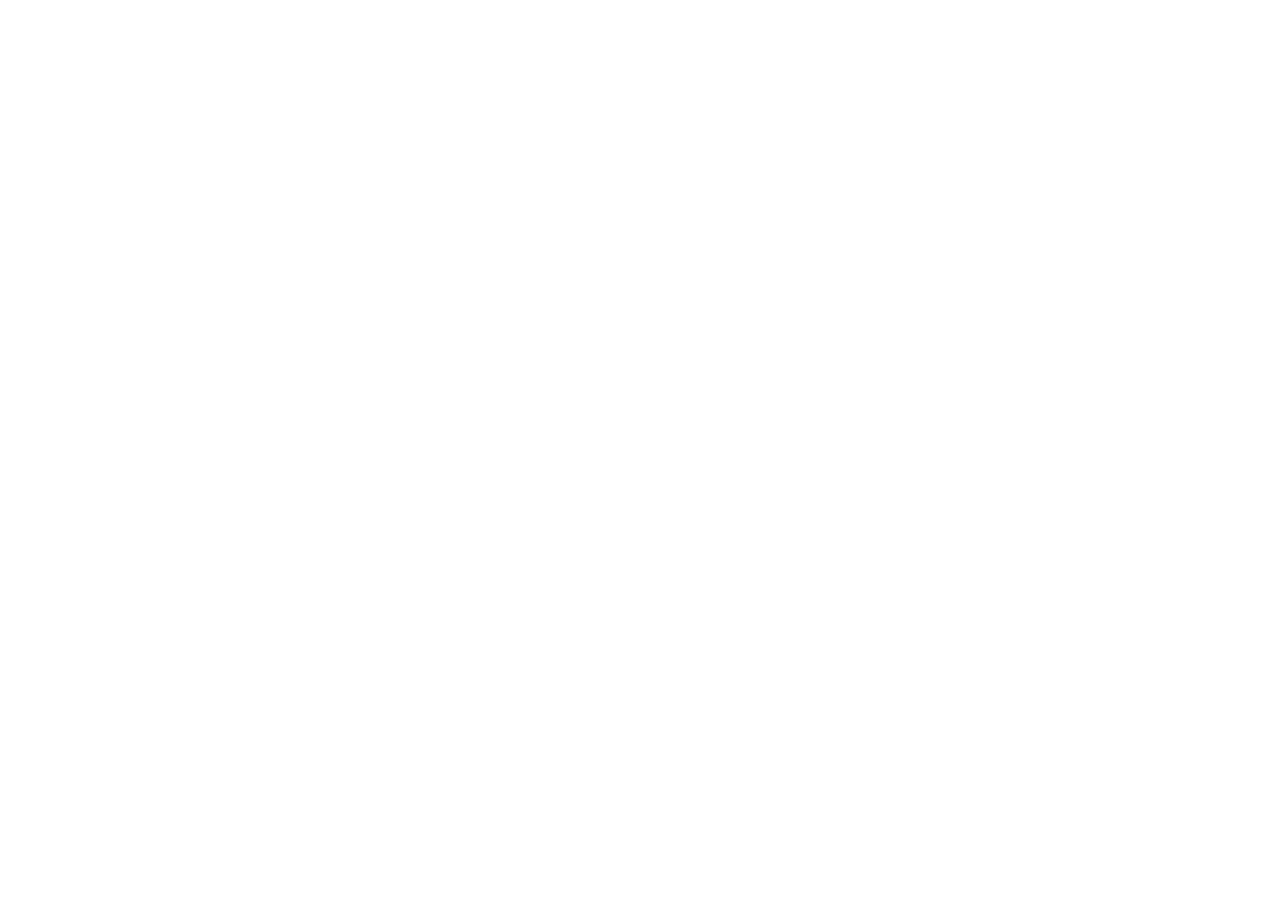
==== cubed/index.html @ 4144f3eb "feat: add cubed" ====
<!doctype html><html lang="en"><head><meta charset="utf-8"/><link rel="icon" href="/favicon.ico"/><meta name="viewport" content="width=device-width,initial-scale=1"/><meta name="theme-color" content="#000000"/><meta name="description" content="Rubik&apos;cube in 3D"/><link rel="apple-touch-icon" href="/logo192.png"/><link rel="manifest" href="/manifest.json"/><title>Cubed</title><script defer="defer" src="/static/js/main.4bc1b28c.js"></script><link href="/static/css/main.cb8b7534.css" rel="stylesheet"></head><body><noscript>You need to enable JavaScript to run this app.</noscript><div id="root"></div></body></html>
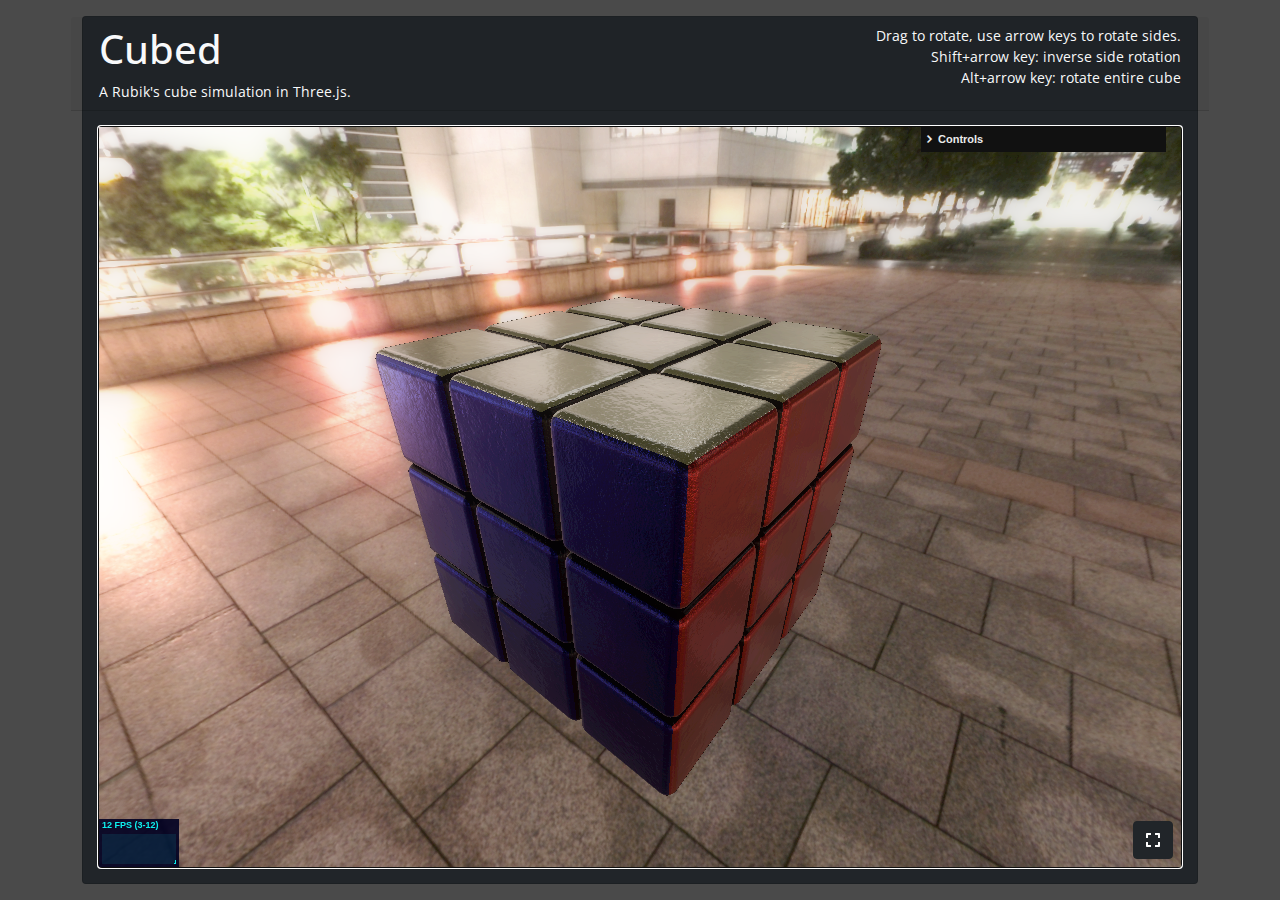
==== commit 2b3a6a0f: "chore: set proper homepage" ====
--- a/cubed/index.html
+++ b/cubed/index.html
@@ -1 +1 @@
-<!doctype html><html lang="en"><head><meta charset="utf-8"/><link rel="icon" href="/favicon.ico"/><meta name="viewport" content="width=device-width,initial-scale=1"/><meta name="theme-color" content="#000000"/><meta name="description" content="Rubik&apos;cube in 3D"/><link rel="apple-touch-icon" href="/logo192.png"/><link rel="manifest" href="/manifest.json"/><title>Cubed</title><script defer="defer" src="/static/js/main.4bc1b28c.js"></script><link href="/static/css/main.cb8b7534.css" rel="stylesheet"></head><body><noscript>You need to enable JavaScript to run this app.</noscript><div id="root"></div></body></html>+<!doctype html><html lang="en"><head><meta charset="utf-8"/><link rel="icon" href="./favicon.ico"/><meta name="viewport" content="width=device-width,initial-scale=1"/><meta name="theme-color" content="#000000"/><meta name="description" content="Rubik&apos;cube in 3D"/><link rel="apple-touch-icon" href="./logo192.png"/><link rel="manifest" href="./manifest.json"/><title>Cubed</title><script defer="defer" src="./static/js/main.c2640958.js"></script><link href="./static/css/main.cb8b7534.css" rel="stylesheet"></head><body><noscript>You need to enable JavaScript to run this app.</noscript><div id="root"></div></body></html>--- a/cubed/static/css/main.cb8b7534.css
+++ b/cubed/static/css/main.cb8b7534.css
@@ -0,0 +1,7 @@
+@import url(https://fonts.googleapis.com/css2?family=Open+Sans:ital,wght@0,300;0,400;0,600;0,700;0,800;1,300;1,400;1,600;1,700;1,800&display=swap);
+/*!
+ * Bootstrap v5.1.3 (https://getbootstrap.com/)
+ * Copyright 2011-2021 The Bootstrap Authors
+ * Copyright 2011-2021 Twitter, Inc.
+ * Licensed under MIT (https://github.com/twbs/bootstrap/blob/main/LICENSE)
+ */:root{--bs-blue:#0d6efd;--bs-indigo:#6610f2;--bs-purple:#6f42c1;--bs-pink:#d63384;--bs-red:#dc3545;--bs-orange:#fd7e14;--bs-yellow:#ffc107;--bs-green:#198754;--bs-teal:#20c997;--bs-cyan:#0dcaf0;--bs-white:#fff;--bs-gray:#6c757d;--bs-gray-dark:#343a40;--bs-gray-100:#f8f9fa;--bs-gray-200:#e9ecef;--bs-gray-300:#dee2e6;--bs-gray-400:#ced4da;--bs-gray-500:#adb5bd;--bs-gray-600:#6c757d;--bs-gray-700:#495057;--bs-gray-800:#343a40;--bs-gray-900:#212529;--bs-primary:#f1faff;--bs-secondary:#6c757d;--bs-success:#198754;--bs-info:#0dcaf0;--bs-warning:#ffc107;--bs-danger:#dc3545;--bs-light:#f8f9fa;--bs-dark:#212529;--bs-primary-rgb:241,250,255;--bs-secondary-rgb:108,117,125;--bs-success-rgb:25,135,84;--bs-info-rgb:13,202,240;--bs-warning-rgb:255,193,7;--bs-danger-rgb:220,53,69;--bs-light-rgb:248,249,250;--bs-dark-rgb:33,37,41;--bs-white-rgb:255,255,255;--bs-black-rgb:0,0,0;--bs-body-color-rgb:33,37,41;--bs-body-bg-rgb:74,74,74;--bs-font-sans-serif:"Open Sans","sans-serif";--bs-font-monospace:SFMono-Regular,Menlo,Monaco,Consolas,"Liberation Mono","Courier New",monospace;--bs-gradient:linear-gradient(180deg,hsla(0,0%,100%,.15),hsla(0,0%,100%,0));--bs-body-font-family:var(--bs-font-sans-serif);--bs-body-font-size:1rem;--bs-body-font-weight:400;--bs-body-line-height:1.5;--bs-body-color:#212529;--bs-body-bg:#4a4a4a}*,:after,:before{box-sizing:border-box}@media (prefers-reduced-motion:no-preference){:root{scroll-behavior:smooth}}body{-webkit-text-size-adjust:100%;-webkit-tap-highlight-color:rgba(0,0,0,0);background-color:#4a4a4a;background-color:var(--bs-body-bg);color:#212529;color:var(--bs-body-color);font-family:Open Sans,"sans-serif";font-family:var(--bs-body-font-family);font-size:1rem;font-size:var(--bs-body-font-size);font-weight:400;font-weight:var(--bs-body-font-weight);line-height:1.5;line-height:var(--bs-body-line-height);margin:0;text-align:var(--bs-body-text-align)}hr{background-color:currentColor;border:0;color:inherit;margin:1rem 0;opacity:.25}hr:not([size]){height:1px}.h1,.h2,.h3,.h4,.h5,.h6,h1,h2,h3,h4,h5,h6{font-weight:500;line-height:1.2;margin-bottom:.5rem;margin-top:0}.h1,h1{font-size:calc(1.375rem + 1.5vw)}@media (min-width:1200px){.h1,h1{font-size:2.5rem}}.h2,h2{font-size:calc(1.325rem + .9vw)}@media (min-width:1200px){.h2,h2{font-size:2rem}}.h3,h3{font-size:calc(1.3rem + .6vw)}@media (min-width:1200px){.h3,h3{font-size:1.75rem}}.h4,h4{font-size:calc(1.275rem + .3vw)}@media (min-width:1200px){.h4,h4{font-size:1.5rem}}.h5,h5{font-size:1.25rem}.h6,h6{font-size:1rem}p{margin-bottom:1rem;margin-top:0}abbr[data-bs-original-title],abbr[title]{cursor:help;-webkit-text-decoration:underline dotted;text-decoration:underline dotted;-webkit-text-decoration-skip-ink:none;text-decoration-skip-ink:none}address{font-style:normal;line-height:inherit;margin-bottom:1rem}ol,ul{padding-left:2rem}dl,ol,ul{margin-bottom:1rem;margin-top:0}ol ol,ol ul,ul ol,ul ul{margin-bottom:0}dt{font-weight:700}dd{margin-bottom:.5rem;margin-left:0}blockquote{margin:0 0 1rem}b,strong{font-weight:bolder}.small,small{font-size:.875em}.mark,mark{background-color:#fcf8e3;padding:.2em}sub,sup{font-size:.75em;line-height:0;position:relative;vertical-align:baseline}sub{bottom:-.25em}sup{top:-.5em}a{color:#f1faff;text-decoration:underline}a:hover{color:#c1c8cc}a:not([href]):not([class]),a:not([href]):not([class]):hover{color:inherit;text-decoration:none}code,kbd,pre,samp{direction:ltr;font-family:SFMono-Regular,Menlo,Monaco,Consolas,Liberation Mono,Courier New,monospace;font-family:var(--bs-font-monospace);font-size:1em;unicode-bidi:bidi-override}pre{display:block;font-size:.875em;margin-bottom:1rem;margin-top:0;overflow:auto}pre code{color:inherit;font-size:inherit;word-break:normal}code{word-wrap:break-word;color:#d63384;font-size:.875em}a>code{color:inherit}kbd{background-color:#212529;border-radius:.2rem;color:#fff;font-size:.875em;padding:.2rem .4rem}kbd kbd{font-size:1em;font-weight:700;padding:0}figure{margin:0 0 1rem}img,svg{vertical-align:middle}table{border-collapse:collapse;caption-side:bottom}caption{color:#6c757d;padding-bottom:.5rem;padding-top:.5rem;text-align:left}th{text-align:inherit;text-align:-webkit-match-parent}tbody,td,tfoot,th,thead,tr{border:0 solid;border-color:inherit}label{display:inline-block}button{border-radius:0}button:focus:not(:focus-visible){outline:0}button,input,optgroup,select,textarea{font-family:inherit;font-size:inherit;line-height:inherit;margin:0}button,select{text-transform:none}[role=button]{cursor:pointer}select{word-wrap:normal}select:disabled{opacity:1}[list]::-webkit-calendar-picker-indicator{display:none}[type=button],[type=reset],[type=submit],button{-webkit-appearance:button}[type=button]:not(:disabled),[type=reset]:not(:disabled),[type=submit]:not(:disabled),button:not(:disabled){cursor:pointer}::-moz-focus-inner{border-style:none;padding:0}textarea{resize:vertical}fieldset{border:0;margin:0;min-width:0;padding:0}legend{float:left;font-size:calc(1.275rem + .3vw);line-height:inherit;margin-bottom:.5rem;padding:0;width:100%}@media (min-width:1200px){legend{font-size:1.5rem}}legend+*{clear:left}::-webkit-datetime-edit-day-field,::-webkit-datetime-edit-fields-wrapper,::-webkit-datetime-edit-hour-field,::-webkit-datetime-edit-minute,::-webkit-datetime-edit-month-field,::-webkit-datetime-edit-text,::-webkit-datetime-edit-year-field{padding:0}::-webkit-inner-spin-button{height:auto}[type=search]{-webkit-appearance:textfield;outline-offset:-2px}::-webkit-search-decoration{-webkit-appearance:none}::-webkit-color-swatch-wrapper{padding:0}::file-selector-button{font:inherit}::-webkit-file-upload-button{-webkit-appearance:button;font:inherit}output{display:inline-block}iframe{border:0}summary{cursor:pointer;display:list-item}progress{vertical-align:baseline}[hidden]{display:none!important}.lead{font-size:1.25rem;font-weight:300}.display-1{font-size:calc(1.625rem + 4.5vw);font-weight:300;line-height:1.2}@media (min-width:1200px){.display-1{font-size:5rem}}.display-2{font-size:calc(1.575rem + 3.9vw);font-weight:300;line-height:1.2}@media (min-width:1200px){.display-2{font-size:4.5rem}}.display-3{font-size:calc(1.525rem + 3.3vw);font-weight:300;line-height:1.2}@media (min-width:1200px){.display-3{font-size:4rem}}.display-4{font-size:calc(1.475rem + 2.7vw);font-weight:300;line-height:1.2}@media (min-width:1200px){.display-4{font-size:3.5rem}}.display-5{font-size:calc(1.425rem + 2.1vw);font-weight:300;line-height:1.2}@media (min-width:1200px){.display-5{font-size:3rem}}.display-6{font-size:calc(1.375rem + 1.5vw);font-weight:300;line-height:1.2}@media (min-width:1200px){.display-6{font-size:2.5rem}}.list-inline,.list-unstyled{list-style:none;padding-left:0}.list-inline-item{display:inline-block}.list-inline-item:not(:last-child){margin-right:.5rem}.initialism{font-size:.875em;text-transform:uppercase}.blockquote{font-size:1.25rem;margin-bottom:1rem}.blockquote>:last-child{margin-bottom:0}.blockquote-footer{color:#6c757d;font-size:.875em;margin-bottom:1rem;margin-top:-1rem}.blockquote-footer:before{content:"\2014\00A0"}.img-fluid,.img-thumbnail{height:auto;max-width:100%}.img-thumbnail{background-color:#4a4a4a;border:1px solid #dee2e6;border-radius:.25rem;padding:.25rem}.figure{display:inline-block}.figure-img{line-height:1;margin-bottom:.5rem}.figure-caption{color:#6c757d;font-size:.875em}.container,.container-fluid,.container-lg,.container-md,.container-sm,.container-xl,.container-xxl{margin-left:auto;margin-right:auto;padding-left:.75rem;padding-left:var(--bs-gutter-x,.75rem);padding-right:.75rem;padding-right:var(--bs-gutter-x,.75rem);width:100%}@media (min-width:576px){.container,.container-sm{max-width:540px}}@media (min-width:768px){.container,.container-md,.container-sm{max-width:720px}}@media (min-width:992px){.container,.container-lg,.container-md,.container-sm{max-width:960px}}@media (min-width:1200px){.container,.container-lg,.container-md,.container-sm,.container-xl{max-width:1140px}}@media (min-width:1540px){.container,.container-lg,.container-md,.container-sm,.container-xl,.container-xxl{max-width:1480px}}.row{--bs-gutter-x:1.5rem;--bs-gutter-y:0;display:flex;flex-wrap:wrap;margin-left:calc(var(--bs-gutter-x)*-.5);margin-right:calc(var(--bs-gutter-x)*-.5);margin-top:calc(var(--bs-gutter-y)*-1)}.row>*{flex-shrink:0;margin-top:var(--bs-gutter-y);max-width:100%;padding-left:calc(var(--bs-gutter-x)*.5);padding-right:calc(var(--bs-gutter-x)*.5);width:100%}.col{flex:1 0}.row-cols-auto>*{flex:0 0 auto;width:auto}.row-cols-1>*{flex:0 0 auto;width:100%}.row-cols-2>*{flex:0 0 auto;width:50%}.row-cols-3>*{flex:0 0 auto;width:33.33333%}.row-cols-4>*{flex:0 0 auto;width:25%}.row-cols-5>*{flex:0 0 auto;width:20%}.row-cols-6>*{flex:0 0 auto;width:16.66667%}.col-auto{flex:0 0 auto;width:auto}.col-1{flex:0 0 auto;width:8.33333%}.col-2{flex:0 0 auto;width:16.66667%}.col-3{flex:0 0 auto;width:25%}.col-4{flex:0 0 auto;width:33.33333%}.col-5{flex:0 0 auto;width:41.66667%}.col-6{flex:0 0 auto;width:50%}.col-7{flex:0 0 auto;width:58.33333%}.col-8{flex:0 0 auto;width:66.66667%}.col-9{flex:0 0 auto;width:75%}.col-10{flex:0 0 auto;width:83.33333%}.col-11{flex:0 0 auto;width:91.66667%}.col-12{flex:0 0 auto;width:100%}.offset-1{margin-left:8.33333%}.offset-2{margin-left:16.66667%}.offset-3{margin-left:25%}.offset-4{margin-left:33.33333%}.offset-5{margin-left:41.66667%}.offset-6{margin-left:50%}.offset-7{margin-left:58.33333%}.offset-8{margin-left:66.66667%}.offset-9{margin-left:75%}.offset-10{margin-left:83.33333%}.offset-11{margin-left:91.66667%}.g-0,.gx-0{--bs-gutter-x:0}.g-0,.gy-0{--bs-gutter-y:0}.g-1,.gx-1{--bs-gutter-x:.25rem}.g-1,.gy-1{--bs-gutter-y:.25rem}.g-2,.gx-2{--bs-gutter-x:.5rem}.g-2,.gy-2{--bs-gutter-y:.5rem}.g-3,.gx-3{--bs-gutter-x:1rem}.g-3,.gy-3{--bs-gutter-y:1rem}.g-4,.gx-4{--bs-gutter-x:1.5rem}.g-4,.gy-4{--bs-gutter-y:1.5rem}.g-5,.gx-5{--bs-gutter-x:3rem}.g-5,.gy-5{--bs-gutter-y:3rem}@media (min-width:576px){.col-sm{flex:1 0}.row-cols-sm-auto>*{flex:0 0 auto;width:auto}.row-cols-sm-1>*{flex:0 0 auto;width:100%}.row-cols-sm-2>*{flex:0 0 auto;width:50%}.row-cols-sm-3>*{flex:0 0 auto;width:33.33333%}.row-cols-sm-4>*{flex:0 0 auto;width:25%}.row-cols-sm-5>*{flex:0 0 auto;width:20%}.row-cols-sm-6>*{flex:0 0 auto;width:16.66667%}.col-sm-auto{flex:0 0 auto;width:auto}.col-sm-1{flex:0 0 auto;width:8.33333%}.col-sm-2{flex:0 0 auto;width:16.66667%}.col-sm-3{flex:0 0 auto;width:25%}.col-sm-4{flex:0 0 auto;width:33.33333%}.col-sm-5{flex:0 0 auto;width:41.66667%}.col-sm-6{flex:0 0 auto;width:50%}.col-sm-7{flex:0 0 auto;width:58.33333%}.col-sm-8{flex:0 0 auto;width:66.66667%}.col-sm-9{flex:0 0 auto;width:75%}.col-sm-10{flex:0 0 auto;width:83.33333%}.col-sm-11{flex:0 0 auto;width:91.66667%}.col-sm-12{flex:0 0 auto;width:100%}.offset-sm-0{margin-left:0}.offset-sm-1{margin-left:8.33333%}.offset-sm-2{margin-left:16.66667%}.offset-sm-3{margin-left:25%}.offset-sm-4{margin-left:33.33333%}.offset-sm-5{margin-left:41.66667%}.offset-sm-6{margin-left:50%}.offset-sm-7{margin-left:58.33333%}.offset-sm-8{margin-left:66.66667%}.offset-sm-9{margin-left:75%}.offset-sm-10{margin-left:83.33333%}.offset-sm-11{margin-left:91.66667%}.g-sm-0,.gx-sm-0{--bs-gutter-x:0}.g-sm-0,.gy-sm-0{--bs-gutter-y:0}.g-sm-1,.gx-sm-1{--bs-gutter-x:.25rem}.g-sm-1,.gy-sm-1{--bs-gutter-y:.25rem}.g-sm-2,.gx-sm-2{--bs-gutter-x:.5rem}.g-sm-2,.gy-sm-2{--bs-gutter-y:.5rem}.g-sm-3,.gx-sm-3{--bs-gutter-x:1rem}.g-sm-3,.gy-sm-3{--bs-gutter-y:1rem}.g-sm-4,.gx-sm-4{--bs-gutter-x:1.5rem}.g-sm-4,.gy-sm-4{--bs-gutter-y:1.5rem}.g-sm-5,.gx-sm-5{--bs-gutter-x:3rem}.g-sm-5,.gy-sm-5{--bs-gutter-y:3rem}}@media (min-width:768px){.col-md{flex:1 0}.row-cols-md-auto>*{flex:0 0 auto;width:auto}.row-cols-md-1>*{flex:0 0 auto;width:100%}.row-cols-md-2>*{flex:0 0 auto;width:50%}.row-cols-md-3>*{flex:0 0 auto;width:33.33333%}.row-cols-md-4>*{flex:0 0 auto;width:25%}.row-cols-md-5>*{flex:0 0 auto;width:20%}.row-cols-md-6>*{flex:0 0 auto;width:16.66667%}.col-md-auto{flex:0 0 auto;width:auto}.col-md-1{flex:0 0 auto;width:8.33333%}.col-md-2{flex:0 0 auto;width:16.66667%}.col-md-3{flex:0 0 auto;width:25%}.col-md-4{flex:0 0 auto;width:33.33333%}.col-md-5{flex:0 0 auto;width:41.66667%}.col-md-6{flex:0 0 auto;width:50%}.col-md-7{flex:0 0 auto;width:58.33333%}.col-md-8{flex:0 0 auto;width:66.66667%}.col-md-9{flex:0 0 auto;width:75%}.col-md-10{flex:0 0 auto;width:83.33333%}.col-md-11{flex:0 0 auto;width:91.66667%}.col-md-12{flex:0 0 auto;width:100%}.offset-md-0{margin-left:0}.offset-md-1{margin-left:8.33333%}.offset-md-2{margin-left:16.66667%}.offset-md-3{margin-left:25%}.offset-md-4{margin-left:33.33333%}.offset-md-5{margin-left:41.66667%}.offset-md-6{margin-left:50%}.offset-md-7{margin-left:58.33333%}.offset-md-8{margin-left:66.66667%}.offset-md-9{margin-left:75%}.offset-md-10{margin-left:83.33333%}.offset-md-11{margin-left:91.66667%}.g-md-0,.gx-md-0{--bs-gutter-x:0}.g-md-0,.gy-md-0{--bs-gutter-y:0}.g-md-1,.gx-md-1{--bs-gutter-x:.25rem}.g-md-1,.gy-md-1{--bs-gutter-y:.25rem}.g-md-2,.gx-md-2{--bs-gutter-x:.5rem}.g-md-2,.gy-md-2{--bs-gutter-y:.5rem}.g-md-3,.gx-md-3{--bs-gutter-x:1rem}.g-md-3,.gy-md-3{--bs-gutter-y:1rem}.g-md-4,.gx-md-4{--bs-gutter-x:1.5rem}.g-md-4,.gy-md-4{--bs-gutter-y:1.5rem}.g-md-5,.gx-md-5{--bs-gutter-x:3rem}.g-md-5,.gy-md-5{--bs-gutter-y:3rem}}@media (min-width:992px){.col-lg{flex:1 0}.row-cols-lg-auto>*{flex:0 0 auto;width:auto}.row-cols-lg-1>*{flex:0 0 auto;width:100%}.row-cols-lg-2>*{flex:0 0 auto;width:50%}.row-cols-lg-3>*{flex:0 0 auto;width:33.33333%}.row-cols-lg-4>*{flex:0 0 auto;width:25%}.row-cols-lg-5>*{flex:0 0 auto;width:20%}.row-cols-lg-6>*{flex:0 0 auto;width:16.66667%}.col-lg-auto{flex:0 0 auto;width:auto}.col-lg-1{flex:0 0 auto;width:8.33333%}.col-lg-2{flex:0 0 auto;width:16.66667%}.col-lg-3{flex:0 0 auto;width:25%}.col-lg-4{flex:0 0 auto;width:33.33333%}.col-lg-5{flex:0 0 auto;width:41.66667%}.col-lg-6{flex:0 0 auto;width:50%}.col-lg-7{flex:0 0 auto;width:58.33333%}.col-lg-8{flex:0 0 auto;width:66.66667%}.col-lg-9{flex:0 0 auto;width:75%}.col-lg-10{flex:0 0 auto;width:83.33333%}.col-lg-11{flex:0 0 auto;width:91.66667%}.col-lg-12{flex:0 0 auto;width:100%}.offset-lg-0{margin-left:0}.offset-lg-1{margin-left:8.33333%}.offset-lg-2{margin-left:16.66667%}.offset-lg-3{margin-left:25%}.offset-lg-4{margin-left:33.33333%}.offset-lg-5{margin-left:41.66667%}.offset-lg-6{margin-left:50%}.offset-lg-7{margin-left:58.33333%}.offset-lg-8{margin-left:66.66667%}.offset-lg-9{margin-left:75%}.offset-lg-10{margin-left:83.33333%}.offset-lg-11{margin-left:91.66667%}.g-lg-0,.gx-lg-0{--bs-gutter-x:0}.g-lg-0,.gy-lg-0{--bs-gutter-y:0}.g-lg-1,.gx-lg-1{--bs-gutter-x:.25rem}.g-lg-1,.gy-lg-1{--bs-gutter-y:.25rem}.g-lg-2,.gx-lg-2{--bs-gutter-x:.5rem}.g-lg-2,.gy-lg-2{--bs-gutter-y:.5rem}.g-lg-3,.gx-lg-3{--bs-gutter-x:1rem}.g-lg-3,.gy-lg-3{--bs-gutter-y:1rem}.g-lg-4,.gx-lg-4{--bs-gutter-x:1.5rem}.g-lg-4,.gy-lg-4{--bs-gutter-y:1.5rem}.g-lg-5,.gx-lg-5{--bs-gutter-x:3rem}.g-lg-5,.gy-lg-5{--bs-gutter-y:3rem}}@media (min-width:1200px){.col-xl{flex:1 0}.row-cols-xl-auto>*{flex:0 0 auto;width:auto}.row-cols-xl-1>*{flex:0 0 auto;width:100%}.row-cols-xl-2>*{flex:0 0 auto;width:50%}.row-cols-xl-3>*{flex:0 0 auto;width:33.33333%}.row-cols-xl-4>*{flex:0 0 auto;width:25%}.row-cols-xl-5>*{flex:0 0 auto;width:20%}.row-cols-xl-6>*{flex:0 0 auto;width:16.66667%}.col-xl-auto{flex:0 0 auto;width:auto}.col-xl-1{flex:0 0 auto;width:8.33333%}.col-xl-2{flex:0 0 auto;width:16.66667%}.col-xl-3{flex:0 0 auto;width:25%}.col-xl-4{flex:0 0 auto;width:33.33333%}.col-xl-5{flex:0 0 auto;width:41.66667%}.col-xl-6{flex:0 0 auto;width:50%}.col-xl-7{flex:0 0 auto;width:58.33333%}.col-xl-8{flex:0 0 auto;width:66.66667%}.col-xl-9{flex:0 0 auto;width:75%}.col-xl-10{flex:0 0 auto;width:83.33333%}.col-xl-11{flex:0 0 auto;width:91.66667%}.col-xl-12{flex:0 0 auto;width:100%}.offset-xl-0{margin-left:0}.offset-xl-1{margin-left:8.33333%}.offset-xl-2{margin-left:16.66667%}.offset-xl-3{margin-left:25%}.offset-xl-4{margin-left:33.33333%}.offset-xl-5{margin-left:41.66667%}.offset-xl-6{margin-left:50%}.offset-xl-7{margin-left:58.33333%}.offset-xl-8{margin-left:66.66667%}.offset-xl-9{margin-left:75%}.offset-xl-10{margin-left:83.33333%}.offset-xl-11{margin-left:91.66667%}.g-xl-0,.gx-xl-0{--bs-gutter-x:0}.g-xl-0,.gy-xl-0{--bs-gutter-y:0}.g-xl-1,.gx-xl-1{--bs-gutter-x:.25rem}.g-xl-1,.gy-xl-1{--bs-gutter-y:.25rem}.g-xl-2,.gx-xl-2{--bs-gutter-x:.5rem}.g-xl-2,.gy-xl-2{--bs-gutter-y:.5rem}.g-xl-3,.gx-xl-3{--bs-gutter-x:1rem}.g-xl-3,.gy-xl-3{--bs-gutter-y:1rem}.g-xl-4,.gx-xl-4{--bs-gutter-x:1.5rem}.g-xl-4,.gy-xl-4{--bs-gutter-y:1.5rem}.g-xl-5,.gx-xl-5{--bs-gutter-x:3rem}.g-xl-5,.gy-xl-5{--bs-gutter-y:3rem}}@media (min-width:1540px){.col-xxl{flex:1 0}.row-cols-xxl-auto>*{flex:0 0 auto;width:auto}.row-cols-xxl-1>*{flex:0 0 auto;width:100%}.row-cols-xxl-2>*{flex:0 0 auto;width:50%}.row-cols-xxl-3>*{flex:0 0 auto;width:33.33333%}.row-cols-xxl-4>*{flex:0 0 auto;width:25%}.row-cols-xxl-5>*{flex:0 0 auto;width:20%}.row-cols-xxl-6>*{flex:0 0 auto;width:16.66667%}.col-xxl-auto{flex:0 0 auto;width:auto}.col-xxl-1{flex:0 0 auto;width:8.33333%}.col-xxl-2{flex:0 0 auto;width:16.66667%}.col-xxl-3{flex:0 0 auto;width:25%}.col-xxl-4{flex:0 0 auto;width:33.33333%}.col-xxl-5{flex:0 0 auto;width:41.66667%}.col-xxl-6{flex:0 0 auto;width:50%}.col-xxl-7{flex:0 0 auto;width:58.33333%}.col-xxl-8{flex:0 0 auto;width:66.66667%}.col-xxl-9{flex:0 0 auto;width:75%}.col-xxl-10{flex:0 0 auto;width:83.33333%}.col-xxl-11{flex:0 0 auto;width:91.66667%}.col-xxl-12{flex:0 0 auto;width:100%}.offset-xxl-0{margin-left:0}.offset-xxl-1{margin-left:8.33333%}.offset-xxl-2{margin-left:16.66667%}.offset-xxl-3{margin-left:25%}.offset-xxl-4{margin-left:33.33333%}.offset-xxl-5{margin-left:41.66667%}.offset-xxl-6{margin-left:50%}.offset-xxl-7{margin-left:58.33333%}.offset-xxl-8{margin-left:66.66667%}.offset-xxl-9{margin-left:75%}.offset-xxl-10{margin-left:83.33333%}.offset-xxl-11{margin-left:91.66667%}.g-xxl-0,.gx-xxl-0{--bs-gutter-x:0}.g-xxl-0,.gy-xxl-0{--bs-gutter-y:0}.g-xxl-1,.gx-xxl-1{--bs-gutter-x:.25rem}.g-xxl-1,.gy-xxl-1{--bs-gutter-y:.25rem}.g-xxl-2,.gx-xxl-2{--bs-gutter-x:.5rem}.g-xxl-2,.gy-xxl-2{--bs-gutter-y:.5rem}.g-xxl-3,.gx-xxl-3{--bs-gutter-x:1rem}.g-xxl-3,.gy-xxl-3{--bs-gutter-y:1rem}.g-xxl-4,.gx-xxl-4{--bs-gutter-x:1.5rem}.g-xxl-4,.gy-xxl-4{--bs-gutter-y:1.5rem}.g-xxl-5,.gx-xxl-5{--bs-gutter-x:3rem}.g-xxl-5,.gy-xxl-5{--bs-gutter-y:3rem}}.table{--bs-table-bg:transparent;--bs-table-accent-bg:transparent;--bs-table-striped-color:#212529;--bs-table-striped-bg:rgba(0,0,0,.05);--bs-table-active-color:#212529;--bs-table-active-bg:rgba(0,0,0,.1);--bs-table-hover-color:#212529;--bs-table-hover-bg:rgba(0,0,0,.075);border-color:#dee2e6;color:#212529;margin-bottom:1rem;vertical-align:top;width:100%}.table>:not(caption)>*>*{background-color:var(--bs-table-bg);border-bottom-width:1px;box-shadow:inset 0 0 0 9999px var(--bs-table-accent-bg);padding:.5rem}.table>tbody{vertical-align:inherit}.table>thead{vertical-align:bottom}.table>:not(:first-child){border-top:2px solid}.caption-top{caption-side:top}.table-sm>:not(caption)>*>*{padding:.25rem}.table-bordered>:not(caption)>*{border-width:1px 0}.table-bordered>:not(caption)>*>*{border-width:0 1px}.table-borderless>:not(caption)>*>*{border-bottom-width:0}.table-borderless>:not(:first-child){border-top-width:0}.table-striped>tbody>tr:nth-of-type(odd)>*{--bs-table-accent-bg:var(--bs-table-striped-bg);color:var(--bs-table-striped-color)}.table-active{--bs-table-accent-bg:var(--bs-table-active-bg);color:var(--bs-table-active-color)}.table-hover>tbody>tr:hover>*{--bs-table-accent-bg:var(--bs-table-hover-bg);color:var(--bs-table-hover-color)}.table-primary{--bs-table-bg:#fcfeff;--bs-table-striped-bg:#eff1f2;--bs-table-striped-color:#000;--bs-table-active-bg:#e3e5e6;--bs-table-active-color:#000;--bs-table-hover-bg:#e9ebec;--bs-table-hover-color:#000;border-color:#e3e5e6;color:#000}.table-secondary{--bs-table-bg:#e2e3e5;--bs-table-striped-bg:#d7d8da;--bs-table-striped-color:#000;--bs-table-active-bg:#cbccce;--bs-table-active-color:#000;--bs-table-hover-bg:#d1d2d4;--bs-table-hover-color:#000;border-color:#cbccce;color:#000}.table-success{--bs-table-bg:#d1e7dd;--bs-table-striped-bg:#c7dbd2;--bs-table-striped-color:#000;--bs-table-active-bg:#bcd0c7;--bs-table-active-color:#000;--bs-table-hover-bg:#c1d6cc;--bs-table-hover-color:#000;border-color:#bcd0c7;color:#000}.table-info{--bs-table-bg:#cff4fc;--bs-table-striped-bg:#c5e8ef;--bs-table-striped-color:#000;--bs-table-active-bg:#badce3;--bs-table-active-color:#000;--bs-table-hover-bg:#bfe2e9;--bs-table-hover-color:#000;border-color:#badce3;color:#000}.table-warning{--bs-table-bg:#fff3cd;--bs-table-striped-bg:#f2e7c3;--bs-table-striped-color:#000;--bs-table-active-bg:#e6dbb9;--bs-table-active-color:#000;--bs-table-hover-bg:#ece1be;--bs-table-hover-color:#000;border-color:#e6dbb9;color:#000}.table-danger{--bs-table-bg:#f8d7da;--bs-table-striped-bg:#eccccf;--bs-table-striped-color:#000;--bs-table-active-bg:#dfc2c4;--bs-table-active-color:#000;--bs-table-hover-bg:#e5c7ca;--bs-table-hover-color:#000;border-color:#dfc2c4;color:#000}.table-light{--bs-table-bg:#f8f9fa;--bs-table-striped-bg:#ecedee;--bs-table-striped-color:#000;--bs-table-active-bg:#dfe0e1;--bs-table-active-color:#000;--bs-table-hover-bg:#e5e6e7;--bs-table-hover-color:#000;border-color:#dfe0e1;color:#000}.table-dark{--bs-table-bg:#212529;--bs-table-striped-bg:#2c3034;--bs-table-striped-color:#fff;--bs-table-active-bg:#373b3e;--bs-table-active-color:#fff;--bs-table-hover-bg:#323539;--bs-table-hover-color:#fff;border-color:#373b3e;color:#fff}.table-responsive{-webkit-overflow-scrolling:touch;overflow-x:auto}@media (max-width:575.98px){.table-responsive-sm{-webkit-overflow-scrolling:touch;overflow-x:auto}}@media (max-width:767.98px){.table-responsive-md{-webkit-overflow-scrolling:touch;overflow-x:auto}}@media (max-width:991.98px){.table-responsive-lg{-webkit-overflow-scrolling:touch;overflow-x:auto}}@media (max-width:1199.98px){.table-responsive-xl{-webkit-overflow-scrolling:touch;overflow-x:auto}}@media (max-width:1539.98px){.table-responsive-xxl{-webkit-overflow-scrolling:touch;overflow-x:auto}}.form-label{margin-bottom:.5rem}.col-form-label{font-size:inherit;line-height:1.5;margin-bottom:0;padding-bottom:calc(.375rem + 1px);padding-top:calc(.375rem + 1px)}.col-form-label-lg{font-size:1.25rem;padding-bottom:calc(.5rem + 1px);padding-top:calc(.5rem + 1px)}.col-form-label-sm{font-size:.875rem;padding-bottom:calc(.25rem + 1px);padding-top:calc(.25rem + 1px)}.form-text{color:#6c757d;font-size:.875em;margin-top:.25rem}.form-control{-webkit-appearance:none;appearance:none;background-clip:padding-box;background-color:#4a4a4a;border:1px solid #ced4da;border-radius:.25rem;color:#212529;display:block;font-size:1rem;font-weight:400;line-height:1.5;padding:.375rem .75rem;transition:border-color .15s ease-in-out,box-shadow .15s ease-in-out;width:100%}@media (prefers-reduced-motion:reduce){.form-control{transition:none}}.form-control[type=file]{overflow:hidden}.form-control[type=file]:not(:disabled):not([readonly]){cursor:pointer}.form-control:focus{background-color:#4a4a4a;border-color:#f8fdff;box-shadow:0 0 0 .25rem rgba(241,250,255,.25);color:#212529;outline:0}.form-control::-webkit-date-and-time-value{height:1.5em}.form-control::-webkit-input-placeholder{color:#6c757d;opacity:1}.form-control:-ms-input-placeholder{color:#6c757d;opacity:1}.form-control::placeholder{color:#6c757d;opacity:1}.form-control:disabled,.form-control[readonly]{background-color:#e9ecef;opacity:1}.form-control::file-selector-button{-webkit-margin-end:.75rem;background-color:#e9ecef;border:0 solid;border-color:inherit;border-inline-end-width:1px;border-radius:0;color:#212529;margin:-.375rem -.75rem;margin-inline-end:.75rem;padding:.375rem .75rem;pointer-events:none;transition:color .15s ease-in-out,background-color .15s ease-in-out,border-color .15s ease-in-out,box-shadow .15s ease-in-out}@media (prefers-reduced-motion:reduce){.form-control::-webkit-file-upload-button{-webkit-transition:none;transition:none}.form-control::file-selector-button{transition:none}}.form-control:hover:not(:disabled):not([readonly])::file-selector-button{background-color:#dde0e3}.form-control::-webkit-file-upload-button{-webkit-margin-end:.75rem;background-color:#e9ecef;border:0 solid;border-color:inherit;border-inline-end-width:1px;border-radius:0;color:#212529;margin:-.375rem -.75rem;margin-inline-end:.75rem;padding:.375rem .75rem;pointer-events:none;-webkit-transition:color .15s ease-in-out,background-color .15s ease-in-out,border-color .15s ease-in-out,box-shadow .15s ease-in-out;transition:color .15s ease-in-out,background-color .15s ease-in-out,border-color .15s ease-in-out,box-shadow .15s ease-in-out}@media (prefers-reduced-motion:reduce){.form-control::-webkit-file-upload-button{-webkit-transition:none;transition:none}}.form-control:hover:not(:disabled):not([readonly])::-webkit-file-upload-button{background-color:#dde0e3}.form-control-plaintext{background-color:transparent;border:solid transparent;border-width:1px 0;color:#212529;display:block;line-height:1.5;margin-bottom:0;padding:.375rem 0;width:100%}.form-control-plaintext.form-control-lg,.form-control-plaintext.form-control-sm{padding-left:0;padding-right:0}.form-control-sm{border-radius:.2rem;font-size:.875rem;min-height:calc(1.5em + .5rem + 2px);padding:.25rem .5rem}.form-control-sm::file-selector-button{-webkit-margin-end:.5rem;margin:-.25rem -.5rem;margin-inline-end:.5rem;padding:.25rem .5rem}.form-control-sm::-webkit-file-upload-button{-webkit-margin-end:.5rem;margin:-.25rem -.5rem;margin-inline-end:.5rem;padding:.25rem .5rem}.form-control-lg{border-radius:.3rem;font-size:1.25rem;min-height:calc(1.5em + 1rem + 2px);padding:.5rem 1rem}.form-control-lg::file-selector-button{-webkit-margin-end:1rem;margin:-.5rem -1rem;margin-inline-end:1rem;padding:.5rem 1rem}.form-control-lg::-webkit-file-upload-button{-webkit-margin-end:1rem;margin:-.5rem -1rem;margin-inline-end:1rem;padding:.5rem 1rem}textarea.form-control{min-height:calc(1.5em + .75rem + 2px)}textarea.form-control-sm{min-height:calc(1.5em + .5rem + 2px)}textarea.form-control-lg{min-height:calc(1.5em + 1rem + 2px)}.form-control-color{height:auto;padding:.375rem;width:3rem}.form-control-color:not(:disabled):not([readonly]){cursor:pointer}.form-control-color::-moz-color-swatch{border-radius:.25rem;height:1.5em}.form-control-color::-webkit-color-swatch{border-radius:.25rem;height:1.5em}.form-select{-moz-padding-start:calc(.75rem - 3px);-webkit-appearance:none;appearance:none;background-color:#4a4a4a;background-image:url("data:image/svg+xml;charset=utf-8,%3Csvg xmlns='http://www.w3.org/2000/svg' viewBox='0 0 16 16'%3E%3Cpath fill='none' stroke='%23343a40' stroke-linecap='round' stroke-linejoin='round' stroke-width='2' d='m2 5 6 6 6-6'/%3E%3C/svg%3E");background-position:right .75rem center;background-repeat:no-repeat;background-size:16px 12px;border:1px solid #ced4da;border-radius:.25rem;color:#212529;display:block;font-size:1rem;font-weight:400;line-height:1.5;padding:.375rem 2.25rem .375rem .75rem;transition:border-color .15s ease-in-out,box-shadow .15s ease-in-out;width:100%}@media (prefers-reduced-motion:reduce){.form-select{transition:none}}.form-select:focus{border-color:#f8fdff;box-shadow:0 0 0 .25rem rgba(241,250,255,.25);outline:0}.form-select[multiple],.form-select[size]:not([size="1"]){background-image:none;padding-right:.75rem}.form-select:disabled{background-color:#e9ecef}.form-select:-moz-focusring{color:transparent;text-shadow:0 0 0 #212529}.form-select-sm{border-radius:.2rem;font-size:.875rem;padding-bottom:.25rem;padding-left:.5rem;padding-top:.25rem}.form-select-lg{border-radius:.3rem;font-size:1.25rem;padding-bottom:.5rem;padding-left:1rem;padding-top:.5rem}.form-check{display:block;margin-bottom:.125rem;min-height:1.5rem;padding-left:1.5em}.form-check .form-check-input{float:left;margin-left:-1.5em}.form-check-input{-webkit-print-color-adjust:exact;-webkit-appearance:none;appearance:none;background-color:#4a4a4a;background-position:50%;background-repeat:no-repeat;background-size:contain;border:1px solid rgba(0,0,0,.25);color-adjust:exact;height:1em;margin-top:.25em;vertical-align:top;width:1em}.form-check-input[type=checkbox]{border-radius:.25em}.form-check-input[type=radio]{border-radius:50%}.form-check-input:active{-webkit-filter:brightness(90%);filter:brightness(90%)}.form-check-input:focus{border-color:#f8fdff;box-shadow:0 0 0 .25rem rgba(241,250,255,.25);outline:0}.form-check-input:checked{background-color:#f1faff;border-color:#f1faff}.form-check-input:checked[type=checkbox]{background-image:url("data:image/svg+xml;charset=utf-8,%3Csvg xmlns='http://www.w3.org/2000/svg' viewBox='0 0 20 20'%3E%3Cpath fill='none' stroke='%23fff' stroke-linecap='round' stroke-linejoin='round' stroke-width='3' d='m6 10 3 3 6-6'/%3E%3C/svg%3E")}.form-check-input:checked[type=radio]{background-image:url("data:image/svg+xml;charset=utf-8,%3Csvg xmlns='http://www.w3.org/2000/svg' viewBox='-4 -4 8 8'%3E%3Ccircle r='2' fill='%23fff'/%3E%3C/svg%3E")}.form-check-input[type=checkbox]:indeterminate{background-color:#f1faff;background-image:url("data:image/svg+xml;charset=utf-8,%3Csvg xmlns='http://www.w3.org/2000/svg' viewBox='0 0 20 20'%3E%3Cpath fill='none' stroke='%23fff' stroke-linecap='round' stroke-linejoin='round' stroke-width='3' d='M6 10h8'/%3E%3C/svg%3E");border-color:#f1faff}.form-check-input:disabled{-webkit-filter:none;filter:none;opacity:.5;pointer-events:none}.form-check-input:disabled~.form-check-label,.form-check-input[disabled]~.form-check-label{opacity:.5}.form-switch{padding-left:2.5em}.form-switch .form-check-input{background-image:url("data:image/svg+xml;charset=utf-8,%3Csvg xmlns='http://www.w3.org/2000/svg' viewBox='-4 -4 8 8'%3E%3Ccircle r='3' fill='rgba(0,0,0,0.25)'/%3E%3C/svg%3E");background-position:0;border-radius:2em;margin-left:-2.5em;transition:background-position .15s ease-in-out;width:2em}@media (prefers-reduced-motion:reduce){.form-switch .form-check-input{transition:none}}.form-switch .form-check-input:focus{background-image:url("data:image/svg+xml;charset=utf-8,%3Csvg xmlns='http://www.w3.org/2000/svg' viewBox='-4 -4 8 8'%3E%3Ccircle r='3' fill='%23f8fdff'/%3E%3C/svg%3E")}.form-switch .form-check-input:checked{background-image:url("data:image/svg+xml;charset=utf-8,%3Csvg xmlns='http://www.w3.org/2000/svg' viewBox='-4 -4 8 8'%3E%3Ccircle r='3' fill='%23fff'/%3E%3C/svg%3E");background-position:100%}.form-check-inline{display:inline-block;margin-right:1rem}.btn-check{clip:rect(0,0,0,0);pointer-events:none;position:absolute}.btn-check:disabled+.btn,.btn-check[disabled]+.btn{-webkit-filter:none;filter:none;opacity:.65;pointer-events:none}.form-range{-webkit-appearance:none;appearance:none;background-color:transparent;height:1.5rem;padding:0;width:100%}.form-range:focus{outline:0}.form-range:focus::-webkit-slider-thumb{box-shadow:0 0 0 1px #4a4a4a,0 0 0 .25rem rgba(241,250,255,.25)}.form-range:focus::-moz-range-thumb{box-shadow:0 0 0 1px #4a4a4a,0 0 0 .25rem rgba(241,250,255,.25)}.form-range::-moz-focus-outer{border:0}.form-range::-webkit-slider-thumb{-webkit-appearance:none;appearance:none;background-color:#f1faff;border:0;border-radius:1rem;height:1rem;margin-top:-.25rem;-webkit-transition:background-color .15s ease-in-out,border-color .15s ease-in-out,box-shadow .15s ease-in-out;transition:background-color .15s ease-in-out,border-color .15s ease-in-out,box-shadow .15s ease-in-out;width:1rem}@media (prefers-reduced-motion:reduce){.form-range::-webkit-slider-thumb{-webkit-transition:none;transition:none}}.form-range::-webkit-slider-thumb:active{background-color:#fbfeff}.form-range::-webkit-slider-runnable-track{background-color:#dee2e6;border-color:transparent;border-radius:1rem;color:transparent;cursor:pointer;height:.5rem;width:100%}.form-range::-moz-range-thumb{appearance:none;background-color:#f1faff;border:0;border-radius:1rem;height:1rem;-moz-transition:background-color .15s ease-in-out,border-color .15s ease-in-out,box-shadow .15s ease-in-out;transition:background-color .15s ease-in-out,border-color .15s ease-in-out,box-shadow .15s ease-in-out;width:1rem}@media (prefers-reduced-motion:reduce){.form-range::-moz-range-thumb{-moz-transition:none;transition:none}}.form-range::-moz-range-thumb:active{background-color:#fbfeff}.form-range::-moz-range-track{background-color:#dee2e6;border-color:transparent;border-radius:1rem;color:transparent;cursor:pointer;height:.5rem;width:100%}.form-range:disabled{pointer-events:none}.form-range:disabled::-webkit-slider-thumb{background-color:#adb5bd}.form-range:disabled::-moz-range-thumb{background-color:#adb5bd}.form-floating{position:relative}.form-floating>.form-control,.form-floating>.form-select{height:calc(3.5rem + 2px);line-height:1.25}.form-floating>label{border:1px solid transparent;height:100%;left:0;padding:1rem .75rem;pointer-events:none;position:absolute;top:0;-webkit-transform-origin:0 0;transform-origin:0 0;transition:opacity .1s ease-in-out,-webkit-transform .1s ease-in-out;transition:opacity .1s ease-in-out,transform .1s ease-in-out;transition:opacity .1s ease-in-out,transform .1s ease-in-out,-webkit-transform .1s ease-in-out}@media (prefers-reduced-motion:reduce){.form-floating>label{transition:none}}.form-floating>.form-control{padding:1rem .75rem}.form-floating>.form-control::-webkit-input-placeholder{color:transparent}.form-floating>.form-control:-ms-input-placeholder{color:transparent}.form-floating>.form-control::placeholder{color:transparent}.form-floating>.form-control:not(:-ms-input-placeholder){padding-bottom:.625rem;padding-top:1.625rem}.form-floating>.form-control:focus,.form-floating>.form-control:not(:placeholder-shown){padding-bottom:.625rem;padding-top:1.625rem}.form-floating>.form-control:-webkit-autofill{padding-bottom:.625rem;padding-top:1.625rem}.form-floating>.form-select{padding-bottom:.625rem;padding-top:1.625rem}.form-floating>.form-control:not(:-ms-input-placeholder)~label{opacity:.65;transform:scale(.85) translateY(-.5rem) translateX(.15rem)}.form-floating>.form-control:focus~label,.form-floating>.form-control:not(:placeholder-shown)~label,.form-floating>.form-select~label{opacity:.65;-webkit-transform:scale(.85) translateY(-.5rem) translateX(.15rem);transform:scale(.85) translateY(-.5rem) translateX(.15rem)}.form-floating>.form-control:-webkit-autofill~label{opacity:.65;-webkit-transform:scale(.85) translateY(-.5rem) translateX(.15rem);transform:scale(.85) translateY(-.5rem) translateX(.15rem)}.input-group{align-items:stretch;display:flex;flex-wrap:wrap;position:relative;width:100%}.input-group>.form-control,.input-group>.form-select{flex:1 1 auto;min-width:0;position:relative;width:1%}.input-group>.form-control:focus,.input-group>.form-select:focus{z-index:3}.input-group .btn{position:relative;z-index:2}.input-group .btn:focus{z-index:3}.input-group-text{align-items:center;background-color:#e9ecef;border:1px solid #ced4da;border-radius:.25rem;color:#212529;display:flex;font-size:1rem;font-weight:400;line-height:1.5;padding:.375rem .75rem;text-align:center;white-space:nowrap}.input-group-lg>.btn,.input-group-lg>.form-control,.input-group-lg>.form-select,.input-group-lg>.input-group-text{border-radius:.3rem;font-size:1.25rem;padding:.5rem 1rem}.input-group-sm>.btn,.input-group-sm>.form-control,.input-group-sm>.form-select,.input-group-sm>.input-group-text{border-radius:.2rem;font-size:.875rem;padding:.25rem .5rem}.input-group-lg>.form-select,.input-group-sm>.form-select{padding-right:3rem}.input-group.has-validation>.dropdown-toggle:nth-last-child(n+4),.input-group.has-validation>:nth-last-child(n+3):not(.dropdown-toggle):not(.dropdown-menu),.input-group:not(.has-validation)>.dropdown-toggle:nth-last-child(n+3),.input-group:not(.has-validation)>:not(:last-child):not(.dropdown-toggle):not(.dropdown-menu){border-bottom-right-radius:0;border-top-right-radius:0}.input-group>:not(:first-child):not(.dropdown-menu):not(.valid-tooltip):not(.valid-feedback):not(.invalid-tooltip):not(.invalid-feedback){border-bottom-left-radius:0;border-top-left-radius:0;margin-left:-1px}.valid-feedback{color:#198754;display:none;font-size:.875em;margin-top:.25rem;width:100%}.valid-tooltip{background-color:rgba(25,135,84,.9);border-radius:.25rem;color:#fff;display:none;font-size:.875rem;margin-top:.1rem;max-width:100%;padding:.25rem .5rem;position:absolute;top:100%;z-index:5}.is-valid~.valid-feedback,.is-valid~.valid-tooltip,.was-validated :valid~.valid-feedback,.was-validated :valid~.valid-tooltip{display:block}.form-control.is-valid,.was-validated .form-control:valid{background-image:url("data:image/svg+xml;charset=utf-8,%3Csvg xmlns='http://www.w3.org/2000/svg' viewBox='0 0 8 8'%3E%3Cpath fill='%23198754' d='M2.3 6.73.6 4.53c-.4-1.04.46-1.4 1.1-.8l1.1 1.4 3.4-3.8c.6-.63 1.6-.27 1.2.7l-4 4.6c-.43.5-.8.4-1.1.1z'/%3E%3C/svg%3E");background-position:right calc(.375em + .1875rem) center;background-repeat:no-repeat;background-size:calc(.75em + .375rem) calc(.75em + .375rem);border-color:#198754;padding-right:calc(1.5em + .75rem)}.form-control.is-valid:focus,.was-validated .form-control:valid:focus{border-color:#198754;box-shadow:0 0 0 .25rem rgba(25,135,84,.25)}.was-validated textarea.form-control:valid,textarea.form-control.is-valid{background-position:top calc(.375em + .1875rem) right calc(.375em + .1875rem);padding-right:calc(1.5em + .75rem)}.form-select.is-valid,.was-validated .form-select:valid{border-color:#198754}.form-select.is-valid:not([multiple]):not([size]),.form-select.is-valid:not([multiple])[size="1"],.was-validated .form-select:valid:not([multiple]):not([size]),.was-validated .form-select:valid:not([multiple])[size="1"]{background-image:url("data:image/svg+xml;charset=utf-8,%3Csvg xmlns='http://www.w3.org/2000/svg' viewBox='0 0 16 16'%3E%3Cpath fill='none' stroke='%23343a40' stroke-linecap='round' stroke-linejoin='round' stroke-width='2' d='m2 5 6 6 6-6'/%3E%3C/svg%3E"),url("data:image/svg+xml;charset=utf-8,%3Csvg xmlns='http://www.w3.org/2000/svg' viewBox='0 0 8 8'%3E%3Cpath fill='%23198754' d='M2.3 6.73.6 4.53c-.4-1.04.46-1.4 1.1-.8l1.1 1.4 3.4-3.8c.6-.63 1.6-.27 1.2.7l-4 4.6c-.43.5-.8.4-1.1.1z'/%3E%3C/svg%3E");background-position:right .75rem center,center right 2.25rem;background-size:16px 12px,calc(.75em + .375rem) calc(.75em + .375rem);padding-right:4.125rem}.form-select.is-valid:focus,.was-validated .form-select:valid:focus{border-color:#198754;box-shadow:0 0 0 .25rem rgba(25,135,84,.25)}.form-check-input.is-valid,.was-validated .form-check-input:valid{border-color:#198754}.form-check-input.is-valid:checked,.was-validated .form-check-input:valid:checked{background-color:#198754}.form-check-input.is-valid:focus,.was-validated .form-check-input:valid:focus{box-shadow:0 0 0 .25rem rgba(25,135,84,.25)}.form-check-input.is-valid~.form-check-label,.was-validated .form-check-input:valid~.form-check-label{color:#198754}.form-check-inline .form-check-input~.valid-feedback{margin-left:.5em}.input-group .form-control.is-valid,.input-group .form-select.is-valid,.was-validated .input-group .form-control:valid,.was-validated .input-group .form-select:valid{z-index:1}.input-group .form-control.is-valid:focus,.input-group .form-select.is-valid:focus,.was-validated .input-group .form-control:valid:focus,.was-validated .input-group .form-select:valid:focus{z-index:3}.invalid-feedback{color:#dc3545;display:none;font-size:.875em;margin-top:.25rem;width:100%}.invalid-tooltip{background-color:rgba(220,53,69,.9);border-radius:.25rem;color:#fff;display:none;font-size:.875rem;margin-top:.1rem;max-width:100%;padding:.25rem .5rem;position:absolute;top:100%;z-index:5}.is-invalid~.invalid-feedback,.is-invalid~.invalid-tooltip,.was-validated :invalid~.invalid-feedback,.was-validated :invalid~.invalid-tooltip{display:block}.form-control.is-invalid,.was-validated .form-control:invalid{background-image:url("data:image/svg+xml;charset=utf-8,%3Csvg xmlns='http://www.w3.org/2000/svg' width='12' height='12' fill='none' stroke='%23dc3545'%3E%3Ccircle cx='6' cy='6' r='4.5'/%3E%3Cpath stroke-linejoin='round' d='M5.8 3.6h.4L6 6.5z'/%3E%3Ccircle cx='6' cy='8.2' r='.6' fill='%23dc3545' stroke='none'/%3E%3C/svg%3E");background-position:right calc(.375em + .1875rem) center;background-repeat:no-repeat;background-size:calc(.75em + .375rem) calc(.75em + .375rem);border-color:#dc3545;padding-right:calc(1.5em + .75rem)}.form-control.is-invalid:focus,.was-validated .form-control:invalid:focus{border-color:#dc3545;box-shadow:0 0 0 .25rem rgba(220,53,69,.25)}.was-validated textarea.form-control:invalid,textarea.form-control.is-invalid{background-position:top calc(.375em + .1875rem) right calc(.375em + .1875rem);padding-right:calc(1.5em + .75rem)}.form-select.is-invalid,.was-validated .form-select:invalid{border-color:#dc3545}.form-select.is-invalid:not([multiple]):not([size]),.form-select.is-invalid:not([multiple])[size="1"],.was-validated .form-select:invalid:not([multiple]):not([size]),.was-validated .form-select:invalid:not([multiple])[size="1"]{background-image:url("data:image/svg+xml;charset=utf-8,%3Csvg xmlns='http://www.w3.org/2000/svg' viewBox='0 0 16 16'%3E%3Cpath fill='none' stroke='%23343a40' stroke-linecap='round' stroke-linejoin='round' stroke-width='2' d='m2 5 6 6 6-6'/%3E%3C/svg%3E"),url("data:image/svg+xml;charset=utf-8,%3Csvg xmlns='http://www.w3.org/2000/svg' width='12' height='12' fill='none' stroke='%23dc3545'%3E%3Ccircle cx='6' cy='6' r='4.5'/%3E%3Cpath stroke-linejoin='round' d='M5.8 3.6h.4L6 6.5z'/%3E%3Ccircle cx='6' cy='8.2' r='.6' fill='%23dc3545' stroke='none'/%3E%3C/svg%3E");background-position:right .75rem center,center right 2.25rem;background-size:16px 12px,calc(.75em + .375rem) calc(.75em + .375rem);padding-right:4.125rem}.form-select.is-invalid:focus,.was-validated .form-select:invalid:focus{border-color:#dc3545;box-shadow:0 0 0 .25rem rgba(220,53,69,.25)}.form-check-input.is-invalid,.was-validated .form-check-input:invalid{border-color:#dc3545}.form-check-input.is-invalid:checked,.was-validated .form-check-input:invalid:checked{background-color:#dc3545}.form-check-input.is-invalid:focus,.was-validated .form-check-input:invalid:focus{box-shadow:0 0 0 .25rem rgba(220,53,69,.25)}.form-check-input.is-invalid~.form-check-label,.was-validated .form-check-input:invalid~.form-check-label{color:#dc3545}.form-check-inline .form-check-input~.invalid-feedback{margin-left:.5em}.input-group .form-control.is-invalid,.input-group .form-select.is-invalid,.was-validated .input-group .form-control:invalid,.was-validated .input-group .form-select:invalid{z-index:2}.input-group .form-control.is-invalid:focus,.input-group .form-select.is-invalid:focus,.was-validated .input-group .form-control:invalid:focus,.was-validated .input-group .form-select:invalid:focus{z-index:3}.btn{background-color:transparent;border:1px solid transparent;border-radius:.25rem;color:#212529;cursor:pointer;display:inline-block;font-size:1rem;font-weight:400;line-height:1.5;padding:.375rem .75rem;text-align:center;text-decoration:none;transition:color .15s ease-in-out,background-color .15s ease-in-out,border-color .15s ease-in-out,box-shadow .15s ease-in-out;-webkit-user-select:none;-ms-user-select:none;user-select:none;vertical-align:middle}@media (prefers-reduced-motion:reduce){.btn{transition:none}}.btn:hover{color:#212529}.btn-check:focus+.btn,.btn:focus{box-shadow:0 0 0 .25rem rgba(241,250,255,.25);outline:0}.btn.disabled,.btn:disabled,fieldset:disabled .btn{opacity:.65;pointer-events:none}.btn-primary{background-color:#f1faff;border-color:#f1faff;color:#000}.btn-check:focus+.btn-primary,.btn-primary:focus,.btn-primary:hover{background-color:#f3fbff;border-color:#f2fbff;color:#000}.btn-check:focus+.btn-primary,.btn-primary:focus{box-shadow:0 0 0 .25rem rgba(205,213,217,.5)}.btn-check:active+.btn-primary,.btn-check:checked+.btn-primary,.btn-primary.active,.btn-primary:active,.show>.btn-primary.dropdown-toggle{background-color:#f4fbff;border-color:#f2fbff;color:#000}.btn-check:active+.btn-primary:focus,.btn-check:checked+.btn-primary:focus,.btn-primary.active:focus,.btn-primary:active:focus,.show>.btn-primary.dropdown-toggle:focus{box-shadow:0 0 0 .25rem rgba(205,213,217,.5)}.btn-primary.disabled,.btn-primary:disabled{background-color:#f1faff;border-color:#f1faff;color:#000}.btn-secondary{background-color:#6c757d;border-color:#6c757d;color:#fff}.btn-check:focus+.btn-secondary,.btn-secondary:focus,.btn-secondary:hover{background-color:#5c636a;border-color:#565e64;color:#fff}.btn-check:focus+.btn-secondary,.btn-secondary:focus{box-shadow:0 0 0 .25rem hsla(208,6%,54%,.5)}.btn-check:active+.btn-secondary,.btn-check:checked+.btn-secondary,.btn-secondary.active,.btn-secondary:active,.show>.btn-secondary.dropdown-toggle{background-color:#565e64;border-color:#51585e;color:#fff}.btn-check:active+.btn-secondary:focus,.btn-check:checked+.btn-secondary:focus,.btn-secondary.active:focus,.btn-secondary:active:focus,.show>.btn-secondary.dropdown-toggle:focus{box-shadow:0 0 0 .25rem hsla(208,6%,54%,.5)}.btn-secondary.disabled,.btn-secondary:disabled{background-color:#6c757d;border-color:#6c757d;color:#fff}.btn-success{background-color:#198754;border-color:#198754;color:#fff}.btn-check:focus+.btn-success,.btn-success:focus,.btn-success:hover{background-color:#157347;border-color:#146c43;color:#fff}.btn-check:focus+.btn-success,.btn-success:focus{box-shadow:0 0 0 .25rem rgba(60,153,110,.5)}.btn-check:active+.btn-success,.btn-check:checked+.btn-success,.btn-success.active,.btn-success:active,.show>.btn-success.dropdown-toggle{background-color:#146c43;border-color:#13653f;color:#fff}.btn-check:active+.btn-success:focus,.btn-check:checked+.btn-success:focus,.btn-success.active:focus,.btn-success:active:focus,.show>.btn-success.dropdown-toggle:focus{box-shadow:0 0 0 .25rem rgba(60,153,110,.5)}.btn-success.disabled,.btn-success:disabled{background-color:#198754;border-color:#198754;color:#fff}.btn-info{background-color:#0dcaf0;border-color:#0dcaf0;color:#000}.btn-check:focus+.btn-info,.btn-info:focus,.btn-info:hover{background-color:#31d2f2;border-color:#25cff2;color:#000}.btn-check:focus+.btn-info,.btn-info:focus{box-shadow:0 0 0 .25rem rgba(11,172,204,.5)}.btn-check:active+.btn-info,.btn-check:checked+.btn-info,.btn-info.active,.btn-info:active,.show>.btn-info.dropdown-toggle{background-color:#3dd5f3;border-color:#25cff2;color:#000}.btn-check:active+.btn-info:focus,.btn-check:checked+.btn-info:focus,.btn-info.active:focus,.btn-info:active:focus,.show>.btn-info.dropdown-toggle:focus{box-shadow:0 0 0 .25rem rgba(11,172,204,.5)}.btn-info.disabled,.btn-info:disabled{background-color:#0dcaf0;border-color:#0dcaf0;color:#000}.btn-warning{background-color:#ffc107;border-color:#ffc107;color:#000}.btn-check:focus+.btn-warning,.btn-warning:focus,.btn-warning:hover{background-color:#ffca2c;border-color:#ffc720;color:#000}.btn-check:focus+.btn-warning,.btn-warning:focus{box-shadow:0 0 0 .25rem rgba(217,164,6,.5)}.btn-check:active+.btn-warning,.btn-check:checked+.btn-warning,.btn-warning.active,.btn-warning:active,.show>.btn-warning.dropdown-toggle{background-color:#ffcd39;border-color:#ffc720;color:#000}.btn-check:active+.btn-warning:focus,.btn-check:checked+.btn-warning:focus,.btn-warning.active:focus,.btn-warning:active:focus,.show>.btn-warning.dropdown-toggle:focus{box-shadow:0 0 0 .25rem rgba(217,164,6,.5)}.btn-warning.disabled,.btn-warning:disabled{background-color:#ffc107;border-color:#ffc107;color:#000}.btn-danger{background-color:#dc3545;border-color:#dc3545;color:#fff}.btn-check:focus+.btn-danger,.btn-danger:focus,.btn-danger:hover{background-color:#bb2d3b;border-color:#b02a37;color:#fff}.btn-check:focus+.btn-danger,.btn-danger:focus{box-shadow:0 0 0 .25rem rgba(225,83,97,.5)}.btn-check:active+.btn-danger,.btn-check:checked+.btn-danger,.btn-danger.active,.btn-danger:active,.show>.btn-danger.dropdown-toggle{background-color:#b02a37;border-color:#a52834;color:#fff}.btn-check:active+.btn-danger:focus,.btn-check:checked+.btn-danger:focus,.btn-danger.active:focus,.btn-danger:active:focus,.show>.btn-danger.dropdown-toggle:focus{box-shadow:0 0 0 .25rem rgba(225,83,97,.5)}.btn-danger.disabled,.btn-danger:disabled{background-color:#dc3545;border-color:#dc3545;color:#fff}.btn-light{background-color:#f8f9fa;border-color:#f8f9fa;color:#000}.btn-check:focus+.btn-light,.btn-light:focus,.btn-light:hover{background-color:#f9fafb;border-color:#f9fafb;color:#000}.btn-check:focus+.btn-light,.btn-light:focus{box-shadow:0 0 0 .25rem hsla(210,2%,83%,.5)}.btn-check:active+.btn-light,.btn-check:checked+.btn-light,.btn-light.active,.btn-light:active,.show>.btn-light.dropdown-toggle{background-color:#f9fafb;border-color:#f9fafb;color:#000}.btn-check:active+.btn-light:focus,.btn-check:checked+.btn-light:focus,.btn-light.active:focus,.btn-light:active:focus,.show>.btn-light.dropdown-toggle:focus{box-shadow:0 0 0 .25rem hsla(210,2%,83%,.5)}.btn-light.disabled,.btn-light:disabled{background-color:#f8f9fa;border-color:#f8f9fa;color:#000}.btn-dark{background-color:#212529;border-color:#212529;color:#fff}.btn-check:focus+.btn-dark,.btn-dark:focus,.btn-dark:hover{background-color:#1c1f23;border-color:#1a1e21;color:#fff}.btn-check:focus+.btn-dark,.btn-dark:focus{box-shadow:0 0 0 .25rem rgba(66,70,73,.5)}.btn-check:active+.btn-dark,.btn-check:checked+.btn-dark,.btn-dark.active,.btn-dark:active,.show>.btn-dark.dropdown-toggle{background-color:#1a1e21;border-color:#191c1f;color:#fff}.btn-check:active+.btn-dark:focus,.btn-check:checked+.btn-dark:focus,.btn-dark.active:focus,.btn-dark:active:focus,.show>.btn-dark.dropdown-toggle:focus{box-shadow:0 0 0 .25rem rgba(66,70,73,.5)}.btn-dark.disabled,.btn-dark:disabled{background-color:#212529;border-color:#212529;color:#fff}.btn-outline-primary{border-color:#f1faff;color:#f1faff}.btn-outline-primary:hover{background-color:#f1faff;border-color:#f1faff;color:#000}.btn-check:focus+.btn-outline-primary,.btn-outline-primary:focus{box-shadow:0 0 0 .25rem rgba(241,250,255,.5)}.btn-check:active+.btn-outline-primary,.btn-check:checked+.btn-outline-primary,.btn-outline-primary.active,.btn-outline-primary.dropdown-toggle.show,.btn-outline-primary:active{background-color:#f1faff;border-color:#f1faff;color:#000}.btn-check:active+.btn-outline-primary:focus,.btn-check:checked+.btn-outline-primary:focus,.btn-outline-primary.active:focus,.btn-outline-primary.dropdown-toggle.show:focus,.btn-outline-primary:active:focus{box-shadow:0 0 0 .25rem rgba(241,250,255,.5)}.btn-outline-primary.disabled,.btn-outline-primary:disabled{background-color:transparent;color:#f1faff}.btn-outline-secondary{border-color:#6c757d;color:#6c757d}.btn-outline-secondary:hover{background-color:#6c757d;border-color:#6c757d;color:#fff}.btn-check:focus+.btn-outline-secondary,.btn-outline-secondary:focus{box-shadow:0 0 0 .25rem hsla(208,7%,46%,.5)}.btn-check:active+.btn-outline-secondary,.btn-check:checked+.btn-outline-secondary,.btn-outline-secondary.active,.btn-outline-secondary.dropdown-toggle.show,.btn-outline-secondary:active{background-color:#6c757d;border-color:#6c757d;color:#fff}.btn-check:active+.btn-outline-secondary:focus,.btn-check:checked+.btn-outline-secondary:focus,.btn-outline-secondary.active:focus,.btn-outline-secondary.dropdown-toggle.show:focus,.btn-outline-secondary:active:focus{box-shadow:0 0 0 .25rem hsla(208,7%,46%,.5)}.btn-outline-secondary.disabled,.btn-outline-secondary:disabled{background-color:transparent;color:#6c757d}.btn-outline-success{border-color:#198754;color:#198754}.btn-outline-success:hover{background-color:#198754;border-color:#198754;color:#fff}.btn-check:focus+.btn-outline-success,.btn-outline-success:focus{box-shadow:0 0 0 .25rem rgba(25,135,84,.5)}.btn-check:active+.btn-outline-success,.btn-check:checked+.btn-outline-success,.btn-outline-success.active,.btn-outline-success.dropdown-toggle.show,.btn-outline-success:active{background-color:#198754;border-color:#198754;color:#fff}.btn-check:active+.btn-outline-success:focus,.btn-check:checked+.btn-outline-success:focus,.btn-outline-success.active:focus,.btn-outline-success.dropdown-toggle.show:focus,.btn-outline-success:active:focus{box-shadow:0 0 0 .25rem rgba(25,135,84,.5)}.btn-outline-success.disabled,.btn-outline-success:disabled{background-color:transparent;color:#198754}.btn-outline-info{border-color:#0dcaf0;color:#0dcaf0}.btn-outline-info:hover{background-color:#0dcaf0;border-color:#0dcaf0;color:#000}.btn-check:focus+.btn-outline-info,.btn-outline-info:focus{box-shadow:0 0 0 .25rem rgba(13,202,240,.5)}.btn-check:active+.btn-outline-info,.btn-check:checked+.btn-outline-info,.btn-outline-info.active,.btn-outline-info.dropdown-toggle.show,.btn-outline-info:active{background-color:#0dcaf0;border-color:#0dcaf0;color:#000}.btn-check:active+.btn-outline-info:focus,.btn-check:checked+.btn-outline-info:focus,.btn-outline-info.active:focus,.btn-outline-info.dropdown-toggle.show:focus,.btn-outline-info:active:focus{box-shadow:0 0 0 .25rem rgba(13,202,240,.5)}.btn-outline-info.disabled,.btn-outline-info:disabled{background-color:transparent;color:#0dcaf0}.btn-outline-warning{border-color:#ffc107;color:#ffc107}.btn-outline-warning:hover{background-color:#ffc107;border-color:#ffc107;color:#000}.btn-check:focus+.btn-outline-warning,.btn-outline-warning:focus{box-shadow:0 0 0 .25rem rgba(255,193,7,.5)}.btn-check:active+.btn-outline-warning,.btn-check:checked+.btn-outline-warning,.btn-outline-warning.active,.btn-outline-warning.dropdown-toggle.show,.btn-outline-warning:active{background-color:#ffc107;border-color:#ffc107;color:#000}.btn-check:active+.btn-outline-warning:focus,.btn-check:checked+.btn-outline-warning:focus,.btn-outline-warning.active:focus,.btn-outline-warning.dropdown-toggle.show:focus,.btn-outline-warning:active:focus{box-shadow:0 0 0 .25rem rgba(255,193,7,.5)}.btn-outline-warning.disabled,.btn-outline-warning:disabled{background-color:transparent;color:#ffc107}.btn-outline-danger{border-color:#dc3545;color:#dc3545}.btn-outline-danger:hover{background-color:#dc3545;border-color:#dc3545;color:#fff}.btn-check:focus+.btn-outline-danger,.btn-outline-danger:focus{box-shadow:0 0 0 .25rem rgba(220,53,69,.5)}.btn-check:active+.btn-outline-danger,.btn-check:checked+.btn-outline-danger,.btn-outline-danger.active,.btn-outline-danger.dropdown-toggle.show,.btn-outline-danger:active{background-color:#dc3545;border-color:#dc3545;color:#fff}.btn-check:active+.btn-outline-danger:focus,.btn-check:checked+.btn-outline-danger:focus,.btn-outline-danger.active:focus,.btn-outline-danger.dropdown-toggle.show:focus,.btn-outline-danger:active:focus{box-shadow:0 0 0 .25rem rgba(220,53,69,.5)}.btn-outline-danger.disabled,.btn-outline-danger:disabled{background-color:transparent;color:#dc3545}.btn-outline-light{border-color:#f8f9fa;color:#f8f9fa}.btn-outline-light:hover{background-color:#f8f9fa;border-color:#f8f9fa;color:#000}.btn-check:focus+.btn-outline-light,.btn-outline-light:focus{box-shadow:0 0 0 .25rem rgba(248,249,250,.5)}.btn-check:active+.btn-outline-light,.btn-check:checked+.btn-outline-light,.btn-outline-light.active,.btn-outline-light.dropdown-toggle.show,.btn-outline-light:active{background-color:#f8f9fa;border-color:#f8f9fa;color:#000}.btn-check:active+.btn-outline-light:focus,.btn-check:checked+.btn-outline-light:focus,.btn-outline-light.active:focus,.btn-outline-light.dropdown-toggle.show:focus,.btn-outline-light:active:focus{box-shadow:0 0 0 .25rem rgba(248,249,250,.5)}.btn-outline-light.disabled,.btn-outline-light:disabled{background-color:transparent;color:#f8f9fa}.btn-outline-dark{border-color:#212529;color:#212529}.btn-outline-dark:hover{background-color:#212529;border-color:#212529;color:#fff}.btn-check:focus+.btn-outline-dark,.btn-outline-dark:focus{box-shadow:0 0 0 .25rem rgba(33,37,41,.5)}.btn-check:active+.btn-outline-dark,.btn-check:checked+.btn-outline-dark,.btn-outline-dark.active,.btn-outline-dark.dropdown-toggle.show,.btn-outline-dark:active{background-color:#212529;border-color:#212529;color:#fff}.btn-check:active+.btn-outline-dark:focus,.btn-check:checked+.btn-outline-dark:focus,.btn-outline-dark.active:focus,.btn-outline-dark.dropdown-toggle.show:focus,.btn-outline-dark:active:focus{box-shadow:0 0 0 .25rem rgba(33,37,41,.5)}.btn-outline-dark.disabled,.btn-outline-dark:disabled{background-color:transparent;color:#212529}.btn-link{color:#f1faff;font-weight:400;text-decoration:underline}.btn-link:hover{color:#c1c8cc}.btn-link.disabled,.btn-link:disabled{color:#6c757d}.btn-group-lg>.btn,.btn-lg{border-radius:.3rem;font-size:1.25rem;padding:.5rem 1rem}.btn-group-sm>.btn,.btn-sm{border-radius:.2rem;font-size:.875rem;padding:.25rem .5rem}.fade{transition:opacity .15s linear}@media (prefers-reduced-motion:reduce){.fade{transition:none}}.fade:not(.show){opacity:0}.collapse:not(.show){display:none}.collapsing{height:0;overflow:hidden;transition:height .35s ease}@media (prefers-reduced-motion:reduce){.collapsing{transition:none}}.collapsing.collapse-horizontal{height:auto;transition:width .35s ease;width:0}@media (prefers-reduced-motion:reduce){.collapsing.collapse-horizontal{transition:none}}.dropdown,.dropend,.dropstart,.dropup{position:relative}.dropdown-toggle{white-space:nowrap}.dropdown-toggle:after{border-bottom:0;border-left:.3em solid transparent;border-right:.3em solid transparent;border-top:.3em solid;content:"";display:inline-block;margin-left:.255em;vertical-align:.255em}.dropdown-toggle:empty:after{margin-left:0}.dropdown-menu{background-clip:padding-box;background-color:#fff;border:1px solid rgba(0,0,0,.15);border-radius:.25rem;color:#212529;display:none;font-size:1rem;list-style:none;margin:0;min-width:10rem;padding:.5rem 0;position:absolute;text-align:left;z-index:1000}.dropdown-menu[data-bs-popper]{left:0;margin-top:.125rem;top:100%}.dropdown-menu-start{--bs-position:start}.dropdown-menu-start[data-bs-popper]{left:0;right:auto}.dropdown-menu-end{--bs-position:end}.dropdown-menu-end[data-bs-popper]{left:auto;right:0}@media (min-width:576px){.dropdown-menu-sm-start{--bs-position:start}.dropdown-menu-sm-start[data-bs-popper]{left:0;right:auto}.dropdown-menu-sm-end{--bs-position:end}.dropdown-menu-sm-end[data-bs-popper]{left:auto;right:0}}@media (min-width:768px){.dropdown-menu-md-start{--bs-position:start}.dropdown-menu-md-start[data-bs-popper]{left:0;right:auto}.dropdown-menu-md-end{--bs-position:end}.dropdown-menu-md-end[data-bs-popper]{left:auto;right:0}}@media (min-width:992px){.dropdown-menu-lg-start{--bs-position:start}.dropdown-menu-lg-start[data-bs-popper]{left:0;right:auto}.dropdown-menu-lg-end{--bs-position:end}.dropdown-menu-lg-end[data-bs-popper]{left:auto;right:0}}@media (min-width:1200px){.dropdown-menu-xl-start{--bs-position:start}.dropdown-menu-xl-start[data-bs-popper]{left:0;right:auto}.dropdown-menu-xl-end{--bs-position:end}.dropdown-menu-xl-end[data-bs-popper]{left:auto;right:0}}@media (min-width:1540px){.dropdown-menu-xxl-start{--bs-position:start}.dropdown-menu-xxl-start[data-bs-popper]{left:0;right:auto}.dropdown-menu-xxl-end{--bs-position:end}.dropdown-menu-xxl-end[data-bs-popper]{left:auto;right:0}}.dropup .dropdown-menu[data-bs-popper]{bottom:100%;margin-bottom:.125rem;margin-top:0;top:auto}.dropup .dropdown-toggle:after{border-bottom:.3em solid;border-left:.3em solid transparent;border-right:.3em solid transparent;border-top:0;content:"";display:inline-block;margin-left:.255em;vertical-align:.255em}.dropup .dropdown-toggle:empty:after{margin-left:0}.dropend .dropdown-menu[data-bs-popper]{left:100%;margin-left:.125rem;margin-top:0;right:auto;top:0}.dropend .dropdown-toggle:after{border-bottom:.3em solid transparent;border-left:.3em solid;border-right:0;border-top:.3em solid transparent;content:"";display:inline-block;margin-left:.255em;vertical-align:.255em}.dropend .dropdown-toggle:empty:after{margin-left:0}.dropend .dropdown-toggle:after{vertical-align:0}.dropstart .dropdown-menu[data-bs-popper]{left:auto;margin-right:.125rem;margin-top:0;right:100%;top:0}.dropstart .dropdown-toggle:after{content:"";display:inline-block;display:none;margin-left:.255em;vertical-align:.255em}.dropstart .dropdown-toggle:before{border-bottom:.3em solid transparent;border-right:.3em solid;border-top:.3em solid transparent;content:"";display:inline-block;margin-right:.255em;vertical-align:.255em}.dropstart .dropdown-toggle:empty:after{margin-left:0}.dropstart .dropdown-toggle:before{vertical-align:0}.dropdown-divider{border-top:1px solid rgba(0,0,0,.15);height:0;margin:.5rem 0;overflow:hidden}.dropdown-item{background-color:transparent;border:0;clear:both;color:#212529;display:block;font-weight:400;padding:.25rem 1rem;text-align:inherit;text-decoration:none;white-space:nowrap;width:100%}.dropdown-item:focus,.dropdown-item:hover{background-color:#e9ecef;color:#1e2125}.dropdown-item.active,.dropdown-item:active{background-color:#f1faff;color:#fff;text-decoration:none}.dropdown-item.disabled,.dropdown-item:disabled{background-color:transparent;color:#adb5bd;pointer-events:none}.dropdown-menu.show{display:block}.dropdown-header{color:#6c757d;display:block;font-size:.875rem;margin-bottom:0;padding:.5rem 1rem;white-space:nowrap}.dropdown-item-text{color:#212529;display:block;padding:.25rem 1rem}.dropdown-menu-dark{background-color:#343a40;border-color:rgba(0,0,0,.15);color:#dee2e6}.dropdown-menu-dark .dropdown-item{color:#dee2e6}.dropdown-menu-dark .dropdown-item:focus,.dropdown-menu-dark .dropdown-item:hover{background-color:hsla(0,0%,100%,.15);color:#fff}.dropdown-menu-dark .dropdown-item.active,.dropdown-menu-dark .dropdown-item:active{background-color:#f1faff;color:#fff}.dropdown-menu-dark .dropdown-item.disabled,.dropdown-menu-dark .dropdown-item:disabled{color:#adb5bd}.dropdown-menu-dark .dropdown-divider{border-color:rgba(0,0,0,.15)}.dropdown-menu-dark .dropdown-item-text{color:#dee2e6}.dropdown-menu-dark .dropdown-header{color:#adb5bd}.btn-group,.btn-group-vertical{display:inline-flex;position:relative;vertical-align:middle}.btn-group-vertical>.btn,.btn-group>.btn{flex:1 1 auto;position:relative}.btn-group-vertical>.btn-check:checked+.btn,.btn-group-vertical>.btn-check:focus+.btn,.btn-group-vertical>.btn.active,.btn-group-vertical>.btn:active,.btn-group-vertical>.btn:focus,.btn-group-vertical>.btn:hover,.btn-group>.btn-check:checked+.btn,.btn-group>.btn-check:focus+.btn,.btn-group>.btn.active,.btn-group>.btn:active,.btn-group>.btn:focus,.btn-group>.btn:hover{z-index:1}.btn-toolbar{display:flex;flex-wrap:wrap;justify-content:flex-start}.btn-toolbar .input-group{width:auto}.btn-group>.btn-group:not(:first-child),.btn-group>.btn:not(:first-child){margin-left:-1px}.btn-group>.btn-group:not(:last-child)>.btn,.btn-group>.btn:not(:last-child):not(.dropdown-toggle){border-bottom-right-radius:0;border-top-right-radius:0}.btn-group>.btn-group:not(:first-child)>.btn,.btn-group>.btn:nth-child(n+3),.btn-group>:not(.btn-check)+.btn{border-bottom-left-radius:0;border-top-left-radius:0}.dropdown-toggle-split{padding-left:.5625rem;padding-right:.5625rem}.dropdown-toggle-split:after,.dropend .dropdown-toggle-split:after,.dropup .dropdown-toggle-split:after{margin-left:0}.dropstart .dropdown-toggle-split:before{margin-right:0}.btn-group-sm>.btn+.dropdown-toggle-split,.btn-sm+.dropdown-toggle-split{padding-left:.375rem;padding-right:.375rem}.btn-group-lg>.btn+.dropdown-toggle-split,.btn-lg+.dropdown-toggle-split{padding-left:.75rem;padding-right:.75rem}.btn-group-vertical{align-items:flex-start;flex-direction:column;justify-content:center}.btn-group-vertical>.btn,.btn-group-vertical>.btn-group{width:100%}.btn-group-vertical>.btn-group:not(:first-child),.btn-group-vertical>.btn:not(:first-child){margin-top:-1px}.btn-group-vertical>.btn-group:not(:last-child)>.btn,.btn-group-vertical>.btn:not(:last-child):not(.dropdown-toggle){border-bottom-left-radius:0;border-bottom-right-radius:0}.btn-group-vertical>.btn-group:not(:first-child)>.btn,.btn-group-vertical>.btn~.btn{border-top-left-radius:0;border-top-right-radius:0}.nav{display:flex;flex-wrap:wrap;list-style:none;margin-bottom:0;padding-left:0}.nav-link{color:#f1faff;display:block;padding:.5rem 1rem;text-decoration:none;transition:color .15s ease-in-out,background-color .15s ease-in-out,border-color .15s ease-in-out}@media (prefers-reduced-motion:reduce){.nav-link{transition:none}}.nav-link:focus,.nav-link:hover{color:#c1c8cc}.nav-link.disabled{color:#6c757d;cursor:default;pointer-events:none}.nav-tabs{border-bottom:1px solid #dee2e6}.nav-tabs .nav-link{background:none;border:1px solid transparent;border-top-left-radius:.25rem;border-top-right-radius:.25rem;margin-bottom:-1px}.nav-tabs .nav-link:focus,.nav-tabs .nav-link:hover{border-color:#e9ecef #e9ecef #dee2e6;isolation:isolate}.nav-tabs .nav-link.disabled{background-color:transparent;border-color:transparent;color:#6c757d}.nav-tabs .nav-item.show .nav-link,.nav-tabs .nav-link.active{background-color:#4a4a4a;border-color:#dee2e6 #dee2e6 #4a4a4a;color:#495057}.nav-tabs .dropdown-menu{border-top-left-radius:0;border-top-right-radius:0;margin-top:-1px}.nav-pills .nav-link{background:none;border:0;border-radius:.25rem}.nav-pills .nav-link.active,.nav-pills .show>.nav-link{background-color:#f1faff;color:#fff}.nav-fill .nav-item,.nav-fill>.nav-link{flex:1 1 auto;text-align:center}.nav-justified .nav-item,.nav-justified>.nav-link{flex-basis:0;flex-grow:1;text-align:center}.nav-fill .nav-item .nav-link,.nav-justified .nav-item .nav-link{width:100%}.tab-content>.tab-pane{display:none}.tab-content>.active{display:block}.navbar{align-items:center;display:flex;flex-wrap:wrap;justify-content:space-between;padding-bottom:.5rem;padding-top:.5rem;position:relative}.navbar>.container,.navbar>.container-fluid,.navbar>.container-lg,.navbar>.container-md,.navbar>.container-sm,.navbar>.container-xl,.navbar>.container-xxl{align-items:center;display:flex;flex-wrap:inherit;justify-content:space-between}.navbar-brand{font-size:1.25rem;margin-right:1rem;padding-bottom:.3125rem;padding-top:.3125rem;text-decoration:none;white-space:nowrap}.navbar-nav{display:flex;flex-direction:column;list-style:none;margin-bottom:0;padding-left:0}.navbar-nav .nav-link{padding-left:0;padding-right:0}.navbar-nav .dropdown-menu{position:static}.navbar-text{padding-bottom:.5rem;padding-top:.5rem}.navbar-collapse{align-items:center;flex-basis:100%;flex-grow:1}.navbar-toggler{background-color:transparent;border:1px solid transparent;border-radius:.25rem;font-size:1.25rem;line-height:1;padding:.25rem .75rem;transition:box-shadow .15s ease-in-out}@media (prefers-reduced-motion:reduce){.navbar-toggler{transition:none}}.navbar-toggler:hover{text-decoration:none}.navbar-toggler:focus{box-shadow:0 0 0 .25rem;outline:0;text-decoration:none}.navbar-toggler-icon{background-position:50%;background-repeat:no-repeat;background-size:100%;display:inline-block;height:1.5em;vertical-align:middle;width:1.5em}.navbar-nav-scroll{max-height:75vh;max-height:var(--bs-scroll-height,75vh);overflow-y:auto}@media (min-width:576px){.navbar-expand-sm{flex-wrap:nowrap;justify-content:flex-start}.navbar-expand-sm .navbar-nav{flex-direction:row}.navbar-expand-sm .navbar-nav .dropdown-menu{position:absolute}.navbar-expand-sm .navbar-nav .nav-link{padding-left:.5rem;padding-right:.5rem}.navbar-expand-sm .navbar-nav-scroll{overflow:visible}.navbar-expand-sm .navbar-collapse{display:flex!important;flex-basis:auto}.navbar-expand-sm .navbar-toggler,.navbar-expand-sm .offcanvas-header{display:none}.navbar-expand-sm .offcanvas{background-color:transparent;border-left:0;border-right:0;bottom:0;flex-grow:1;position:inherit;-webkit-transform:none;transform:none;transition:none;visibility:visible!important;z-index:1000}.navbar-expand-sm .offcanvas-bottom,.navbar-expand-sm .offcanvas-top{border-bottom:0;border-top:0;height:auto}.navbar-expand-sm .offcanvas-body{display:flex;flex-grow:0;overflow-y:visible;padding:0}}@media (min-width:768px){.navbar-expand-md{flex-wrap:nowrap;justify-content:flex-start}.navbar-expand-md .navbar-nav{flex-direction:row}.navbar-expand-md .navbar-nav .dropdown-menu{position:absolute}.navbar-expand-md .navbar-nav .nav-link{padding-left:.5rem;padding-right:.5rem}.navbar-expand-md .navbar-nav-scroll{overflow:visible}.navbar-expand-md .navbar-collapse{display:flex!important;flex-basis:auto}.navbar-expand-md .navbar-toggler,.navbar-expand-md .offcanvas-header{display:none}.navbar-expand-md .offcanvas{background-color:transparent;border-left:0;border-right:0;bottom:0;flex-grow:1;position:inherit;-webkit-transform:none;transform:none;transition:none;visibility:visible!important;z-index:1000}.navbar-expand-md .offcanvas-bottom,.navbar-expand-md .offcanvas-top{border-bottom:0;border-top:0;height:auto}.navbar-expand-md .offcanvas-body{display:flex;flex-grow:0;overflow-y:visible;padding:0}}@media (min-width:992px){.navbar-expand-lg{flex-wrap:nowrap;justify-content:flex-start}.navbar-expand-lg .navbar-nav{flex-direction:row}.navbar-expand-lg .navbar-nav .dropdown-menu{position:absolute}.navbar-expand-lg .navbar-nav .nav-link{padding-left:.5rem;padding-right:.5rem}.navbar-expand-lg .navbar-nav-scroll{overflow:visible}.navbar-expand-lg .navbar-collapse{display:flex!important;flex-basis:auto}.navbar-expand-lg .navbar-toggler,.navbar-expand-lg .offcanvas-header{display:none}.navbar-expand-lg .offcanvas{background-color:transparent;border-left:0;border-right:0;bottom:0;flex-grow:1;position:inherit;-webkit-transform:none;transform:none;transition:none;visibility:visible!important;z-index:1000}.navbar-expand-lg .offcanvas-bottom,.navbar-expand-lg .offcanvas-top{border-bottom:0;border-top:0;height:auto}.navbar-expand-lg .offcanvas-body{display:flex;flex-grow:0;overflow-y:visible;padding:0}}@media (min-width:1200px){.navbar-expand-xl{flex-wrap:nowrap;justify-content:flex-start}.navbar-expand-xl .navbar-nav{flex-direction:row}.navbar-expand-xl .navbar-nav .dropdown-menu{position:absolute}.navbar-expand-xl .navbar-nav .nav-link{padding-left:.5rem;padding-right:.5rem}.navbar-expand-xl .navbar-nav-scroll{overflow:visible}.navbar-expand-xl .navbar-collapse{display:flex!important;flex-basis:auto}.navbar-expand-xl .navbar-toggler,.navbar-expand-xl .offcanvas-header{display:none}.navbar-expand-xl .offcanvas{background-color:transparent;border-left:0;border-right:0;bottom:0;flex-grow:1;position:inherit;-webkit-transform:none;transform:none;transition:none;visibility:visible!important;z-index:1000}.navbar-expand-xl .offcanvas-bottom,.navbar-expand-xl .offcanvas-top{border-bottom:0;border-top:0;height:auto}.navbar-expand-xl .offcanvas-body{display:flex;flex-grow:0;overflow-y:visible;padding:0}}@media (min-width:1540px){.navbar-expand-xxl{flex-wrap:nowrap;justify-content:flex-start}.navbar-expand-xxl .navbar-nav{flex-direction:row}.navbar-expand-xxl .navbar-nav .dropdown-menu{position:absolute}.navbar-expand-xxl .navbar-nav .nav-link{padding-left:.5rem;padding-right:.5rem}.navbar-expand-xxl .navbar-nav-scroll{overflow:visible}.navbar-expand-xxl .navbar-collapse{display:flex!important;flex-basis:auto}.navbar-expand-xxl .navbar-toggler,.navbar-expand-xxl .offcanvas-header{display:none}.navbar-expand-xxl .offcanvas{background-color:transparent;border-left:0;border-right:0;bottom:0;flex-grow:1;position:inherit;-webkit-transform:none;transform:none;transition:none;visibility:visible!important;z-index:1000}.navbar-expand-xxl .offcanvas-bottom,.navbar-expand-xxl .offcanvas-top{border-bottom:0;border-top:0;height:auto}.navbar-expand-xxl .offcanvas-body{display:flex;flex-grow:0;overflow-y:visible;padding:0}}.navbar-expand{flex-wrap:nowrap;justify-content:flex-start}.navbar-expand .navbar-nav{flex-direction:row}.navbar-expand .navbar-nav .dropdown-menu{position:absolute}.navbar-expand .navbar-nav .nav-link{padding-left:.5rem;padding-right:.5rem}.navbar-expand .navbar-nav-scroll{overflow:visible}.navbar-expand .navbar-collapse{display:flex!important;flex-basis:auto}.navbar-expand .navbar-toggler,.navbar-expand .offcanvas-header{display:none}.navbar-expand .offcanvas{background-color:transparent;border-left:0;border-right:0;bottom:0;flex-grow:1;position:inherit;-webkit-transform:none;transform:none;transition:none;visibility:visible!important;z-index:1000}.navbar-expand .offcanvas-bottom,.navbar-expand .offcanvas-top{border-bottom:0;border-top:0;height:auto}.navbar-expand .offcanvas-body{display:flex;flex-grow:0;overflow-y:visible;padding:0}.navbar-light .navbar-brand,.navbar-light .navbar-brand:focus,.navbar-light .navbar-brand:hover{color:rgba(0,0,0,.9)}.navbar-light .navbar-nav .nav-link{color:rgba(0,0,0,.55)}.navbar-light .navbar-nav .nav-link:focus,.navbar-light .navbar-nav .nav-link:hover{color:rgba(0,0,0,.7)}.navbar-light .navbar-nav .nav-link.disabled{color:rgba(0,0,0,.3)}.navbar-light .navbar-nav .nav-link.active,.navbar-light .navbar-nav .show>.nav-link{color:rgba(0,0,0,.9)}.navbar-light .navbar-toggler{border-color:rgba(0,0,0,.1);color:rgba(0,0,0,.55)}.navbar-light .navbar-toggler-icon{background-image:url("data:image/svg+xml;charset=utf-8,%3Csvg xmlns='http://www.w3.org/2000/svg' viewBox='0 0 30 30'%3E%3Cpath stroke='rgba(0,0,0,0.55)' stroke-linecap='round' stroke-miterlimit='10' stroke-width='2' d='M4 7h22M4 15h22M4 23h22'/%3E%3C/svg%3E")}.navbar-light .navbar-text{color:rgba(0,0,0,.55)}.navbar-light .navbar-text a,.navbar-light .navbar-text a:focus,.navbar-light .navbar-text a:hover{color:rgba(0,0,0,.9)}.navbar-dark .navbar-brand,.navbar-dark .navbar-brand:focus,.navbar-dark .navbar-brand:hover{color:#fff}.navbar-dark .navbar-nav .nav-link{color:hsla(0,0%,100%,.55)}.navbar-dark .navbar-nav .nav-link:focus,.navbar-dark .navbar-nav .nav-link:hover{color:hsla(0,0%,100%,.75)}.navbar-dark .navbar-nav .nav-link.disabled{color:hsla(0,0%,100%,.25)}.navbar-dark .navbar-nav .nav-link.active,.navbar-dark .navbar-nav .show>.nav-link{color:#fff}.navbar-dark .navbar-toggler{border-color:hsla(0,0%,100%,.1);color:hsla(0,0%,100%,.55)}.navbar-dark .navbar-toggler-icon{background-image:url("data:image/svg+xml;charset=utf-8,%3Csvg xmlns='http://www.w3.org/2000/svg' viewBox='0 0 30 30'%3E%3Cpath stroke='rgba(255,255,255,0.55)' stroke-linecap='round' stroke-miterlimit='10' stroke-width='2' d='M4 7h22M4 15h22M4 23h22'/%3E%3C/svg%3E")}.navbar-dark .navbar-text{color:hsla(0,0%,100%,.55)}.navbar-dark .navbar-text a,.navbar-dark .navbar-text a:focus,.navbar-dark .navbar-text a:hover{color:#fff}.card{word-wrap:break-word;background-clip:border-box;background-color:#fff;border:1px solid rgba(0,0,0,.125);border-radius:.25rem;display:flex;flex-direction:column;min-width:0;position:relative}.card>hr{margin-left:0;margin-right:0}.card>.list-group{border-bottom:inherit;border-top:inherit}.card>.list-group:first-child{border-top-left-radius:calc(.25rem - 1px);border-top-right-radius:calc(.25rem - 1px);border-top-width:0}.card>.list-group:last-child{border-bottom-left-radius:calc(.25rem - 1px);border-bottom-right-radius:calc(.25rem - 1px);border-bottom-width:0}.card>.card-header+.list-group,.card>.list-group+.card-footer{border-top:0}.card-body{flex:1 1 auto;padding:1rem}.card-title{margin-bottom:.5rem}.card-subtitle{margin-top:-.25rem}.card-subtitle,.card-text:last-child{margin-bottom:0}.card-link+.card-link{margin-left:1rem}.card-header{background-color:rgba(0,0,0,.03);border-bottom:1px solid rgba(0,0,0,.125);margin-bottom:0;padding:.5rem 1rem}.card-header:first-child{border-radius:calc(.25rem - 1px) calc(.25rem - 1px) 0 0}.card-footer{background-color:rgba(0,0,0,.03);border-top:1px solid rgba(0,0,0,.125);padding:.5rem 1rem}.card-footer:last-child{border-radius:0 0 calc(.25rem - 1px) calc(.25rem - 1px)}.card-header-tabs{border-bottom:0;margin-bottom:-.5rem;margin-left:-.5rem;margin-right:-.5rem}.card-header-tabs .nav-link.active{background-color:#fff;border-bottom-color:#fff}.card-header-pills{margin-left:-.5rem;margin-right:-.5rem}.card-img-overlay{border-radius:calc(.25rem - 1px);bottom:0;left:0;padding:1rem;position:absolute;right:0;top:0}.card-img,.card-img-bottom,.card-img-top{width:100%}.card-img,.card-img-top{border-top-left-radius:calc(.25rem - 1px);border-top-right-radius:calc(.25rem - 1px)}.card-img,.card-img-bottom{border-bottom-left-radius:calc(.25rem - 1px);border-bottom-right-radius:calc(.25rem - 1px)}.card-group>.card{margin-bottom:.75rem}@media (min-width:576px){.card-group{display:flex;flex-flow:row wrap}.card-group>.card{flex:1 0;margin-bottom:0}.card-group>.card+.card{border-left:0;margin-left:0}.card-group>.card:not(:last-child){border-bottom-right-radius:0;border-top-right-radius:0}.card-group>.card:not(:last-child) .card-header,.card-group>.card:not(:last-child) .card-img-top{border-top-right-radius:0}.card-group>.card:not(:last-child) .card-footer,.card-group>.card:not(:last-child) .card-img-bottom{border-bottom-right-radius:0}.card-group>.card:not(:first-child){border-bottom-left-radius:0;border-top-left-radius:0}.card-group>.card:not(:first-child) .card-header,.card-group>.card:not(:first-child) .card-img-top{border-top-left-radius:0}.card-group>.card:not(:first-child) .card-footer,.card-group>.card:not(:first-child) .card-img-bottom{border-bottom-left-radius:0}}.accordion-button{align-items:center;background-color:#4a4a4a;border:0;border-radius:0;color:#212529;display:flex;font-size:1rem;overflow-anchor:none;padding:1rem 1.25rem;position:relative;text-align:left;transition:color .15s ease-in-out,background-color .15s ease-in-out,border-color .15s ease-in-out,box-shadow .15s ease-in-out,border-radius .15s ease;width:100%}@media (prefers-reduced-motion:reduce){.accordion-button{transition:none}}.accordion-button:not(.collapsed){background-color:#feffff;box-shadow:inset 0 -1px 0 rgba(0,0,0,.125);color:#d9e1e6}.accordion-button:not(.collapsed):after{background-image:url("data:image/svg+xml;charset=utf-8,%3Csvg xmlns='http://www.w3.org/2000/svg' viewBox='0 0 16 16' fill='%23d9e1e6'%3E%3Cpath fill-rule='evenodd' d='M1.646 4.646a.5.5 0 0 1 .708 0L8 10.293l5.646-5.647a.5.5 0 0 1 .708.708l-6 6a.5.5 0 0 1-.708 0l-6-6a.5.5 0 0 1 0-.708z'/%3E%3C/svg%3E");-webkit-transform:rotate(-180deg);transform:rotate(-180deg)}.accordion-button:after{background-image:url("data:image/svg+xml;charset=utf-8,%3Csvg xmlns='http://www.w3.org/2000/svg' viewBox='0 0 16 16' fill='%23212529'%3E%3Cpath fill-rule='evenodd' d='M1.646 4.646a.5.5 0 0 1 .708 0L8 10.293l5.646-5.647a.5.5 0 0 1 .708.708l-6 6a.5.5 0 0 1-.708 0l-6-6a.5.5 0 0 1 0-.708z'/%3E%3C/svg%3E");background-repeat:no-repeat;background-size:1.25rem;content:"";flex-shrink:0;height:1.25rem;margin-left:auto;transition:-webkit-transform .2s ease-in-out;transition:transform .2s ease-in-out;transition:transform .2s ease-in-out,-webkit-transform .2s ease-in-out;width:1.25rem}@media (prefers-reduced-motion:reduce){.accordion-button:after{transition:none}}.accordion-button:hover{z-index:2}.accordion-button:focus{border-color:#f8fdff;box-shadow:0 0 0 .25rem rgba(241,250,255,.25);outline:0;z-index:3}.accordion-header{margin-bottom:0}.accordion-item{background-color:#4a4a4a;border:1px solid rgba(0,0,0,.125)}.accordion-item:first-of-type{border-top-left-radius:.25rem;border-top-right-radius:.25rem}.accordion-item:first-of-type .accordion-button{border-top-left-radius:calc(.25rem - 1px);border-top-right-radius:calc(.25rem - 1px)}.accordion-item:not(:first-of-type){border-top:0}.accordion-item:last-of-type{border-bottom-left-radius:.25rem;border-bottom-right-radius:.25rem}.accordion-item:last-of-type .accordion-button.collapsed{border-bottom-left-radius:calc(.25rem - 1px);border-bottom-right-radius:calc(.25rem - 1px)}.accordion-item:last-of-type .accordion-collapse{border-bottom-left-radius:.25rem;border-bottom-right-radius:.25rem}.accordion-body{padding:1rem 1.25rem}.accordion-flush .accordion-collapse{border-width:0}.accordion-flush .accordion-item{border-left:0;border-radius:0;border-right:0}.accordion-flush .accordion-item:first-child{border-top:0}.accordion-flush .accordion-item:last-child{border-bottom:0}.accordion-flush .accordion-item .accordion-button{border-radius:0}.breadcrumb{display:flex;flex-wrap:wrap;list-style:none;margin-bottom:1rem;padding:0}.breadcrumb-item+.breadcrumb-item{padding-left:.5rem}.breadcrumb-item+.breadcrumb-item:before{color:#6c757d;content:"/";content:var(--bs-breadcrumb-divider,"/");float:left;padding-right:.5rem}.breadcrumb-item.active{color:#6c757d}.pagination{display:flex;list-style:none;padding-left:0}.page-link{background-color:#fff;border:1px solid #dee2e6;color:#f1faff;display:block;position:relative;text-decoration:none;transition:color .15s ease-in-out,background-color .15s ease-in-out,border-color .15s ease-in-out,box-shadow .15s ease-in-out}@media (prefers-reduced-motion:reduce){.page-link{transition:none}}.page-link:hover{border-color:#dee2e6;z-index:2}.page-link:focus,.page-link:hover{background-color:#e9ecef;color:#c1c8cc}.page-link:focus{box-shadow:0 0 0 .25rem rgba(241,250,255,.25);outline:0;z-index:3}.page-item:not(:first-child) .page-link{margin-left:-1px}.page-item.active .page-link{background-color:#f1faff;border-color:#f1faff;color:#fff;z-index:3}.page-item.disabled .page-link{background-color:#fff;border-color:#dee2e6;color:#6c757d;pointer-events:none}.page-link{padding:.375rem .75rem}.page-item:first-child .page-link{border-bottom-left-radius:.25rem;border-top-left-radius:.25rem}.page-item:last-child .page-link{border-bottom-right-radius:.25rem;border-top-right-radius:.25rem}.pagination-lg .page-link{font-size:1.25rem;padding:.75rem 1.5rem}.pagination-lg .page-item:first-child .page-link{border-bottom-left-radius:.3rem;border-top-left-radius:.3rem}.pagination-lg .page-item:last-child .page-link{border-bottom-right-radius:.3rem;border-top-right-radius:.3rem}.pagination-sm .page-link{font-size:.875rem;padding:.25rem .5rem}.pagination-sm .page-item:first-child .page-link{border-bottom-left-radius:.2rem;border-top-left-radius:.2rem}.pagination-sm .page-item:last-child .page-link{border-bottom-right-radius:.2rem;border-top-right-radius:.2rem}.badge{border-radius:.25rem;color:#fff;display:inline-block;font-size:.75em;font-weight:700;line-height:1;padding:.35em .65em;text-align:center;vertical-align:baseline;white-space:nowrap}.badge:empty{display:none}.btn .badge{position:relative;top:-1px}.alert{border:1px solid transparent;border-radius:.25rem;margin-bottom:1rem;padding:1rem;position:relative}.alert-heading{color:inherit}.alert-link{font-weight:700}.alert-dismissible{padding-right:3rem}.alert-dismissible .btn-close{padding:1.25rem 1rem;position:absolute;right:0;top:0;z-index:2}.alert-primary{background-color:#fcfeff;border-color:#fbfeff;color:#606466}.alert-primary .alert-link{color:#4d5052}.alert-secondary{background-color:#e2e3e5;border-color:#d3d6d8;color:#41464b}.alert-secondary .alert-link{color:#34383c}.alert-success{background-color:#d1e7dd;border-color:#badbcc;color:#0f5132}.alert-success .alert-link{color:#0c4128}.alert-info{background-color:#cff4fc;border-color:#b6effb;color:#055160}.alert-info .alert-link{color:#04414d}.alert-warning{background-color:#fff3cd;border-color:#ffecb5;color:#664d03}.alert-warning .alert-link{color:#523e02}.alert-danger{background-color:#f8d7da;border-color:#f5c2c7;color:#842029}.alert-danger .alert-link{color:#6a1a21}.alert-light{background-color:#fefefe;border-color:#fdfdfe;color:#636464}.alert-light .alert-link{color:#4f5050}.alert-dark{background-color:#d3d3d4;border-color:#bcbebf;color:#141619}.alert-dark .alert-link{color:#101214}@-webkit-keyframes progress-bar-stripes{0%{background-position-x:1rem}}@keyframes progress-bar-stripes{0%{background-position-x:1rem}}.progress{background-color:#e9ecef;border-radius:.25rem;font-size:.75rem;height:1rem}.progress,.progress-bar{display:flex;overflow:hidden}.progress-bar{background-color:#f1faff;color:#fff;flex-direction:column;justify-content:center;text-align:center;transition:width .6s ease;white-space:nowrap}@media (prefers-reduced-motion:reduce){.progress-bar{transition:none}}.progress-bar-striped{background-image:linear-gradient(45deg,hsla(0,0%,100%,.15) 25%,transparent 0,transparent 50%,hsla(0,0%,100%,.15) 0,hsla(0,0%,100%,.15) 75%,transparent 0,transparent);background-size:1rem 1rem}.progress-bar-animated{-webkit-animation:progress-bar-stripes 1s linear infinite;animation:progress-bar-stripes 1s linear infinite}@media (prefers-reduced-motion:reduce){.progress-bar-animated{-webkit-animation:none;animation:none}}.list-group{border-radius:.25rem;display:flex;flex-direction:column;margin-bottom:0;padding-left:0}.list-group-numbered{counter-reset:section;list-style-type:none}.list-group-numbered>li:before{content:counters(section,".") ". ";counter-increment:section}.list-group-item-action{color:#495057;text-align:inherit;width:100%}.list-group-item-action:focus,.list-group-item-action:hover{background-color:#f8f9fa;color:#495057;text-decoration:none;z-index:1}.list-group-item-action:active{background-color:#e9ecef;color:#212529}.list-group-item{background-color:#fff;border:1px solid rgba(0,0,0,.125);color:#212529;display:block;padding:.5rem 1rem;position:relative;text-decoration:none}.list-group-item:first-child{border-top-left-radius:inherit;border-top-right-radius:inherit}.list-group-item:last-child{border-bottom-left-radius:inherit;border-bottom-right-radius:inherit}.list-group-item.disabled,.list-group-item:disabled{background-color:#fff;color:#6c757d;pointer-events:none}.list-group-item.active{background-color:#f1faff;border-color:#f1faff;color:#fff;z-index:2}.list-group-item+.list-group-item{border-top-width:0}.list-group-item+.list-group-item.active{border-top-width:1px;margin-top:-1px}.list-group-horizontal{flex-direction:row}.list-group-horizontal>.list-group-item:first-child{border-bottom-left-radius:.25rem;border-top-right-radius:0}.list-group-horizontal>.list-group-item:last-child{border-bottom-left-radius:0;border-top-right-radius:.25rem}.list-group-horizontal>.list-group-item.active{margin-top:0}.list-group-horizontal>.list-group-item+.list-group-item{border-left-width:0;border-top-width:1px}.list-group-horizontal>.list-group-item+.list-group-item.active{border-left-width:1px;margin-left:-1px}@media (min-width:576px){.list-group-horizontal-sm{flex-direction:row}.list-group-horizontal-sm>.list-group-item:first-child{border-bottom-left-radius:.25rem;border-top-right-radius:0}.list-group-horizontal-sm>.list-group-item:last-child{border-bottom-left-radius:0;border-top-right-radius:.25rem}.list-group-horizontal-sm>.list-group-item.active{margin-top:0}.list-group-horizontal-sm>.list-group-item+.list-group-item{border-left-width:0;border-top-width:1px}.list-group-horizontal-sm>.list-group-item+.list-group-item.active{border-left-width:1px;margin-left:-1px}}@media (min-width:768px){.list-group-horizontal-md{flex-direction:row}.list-group-horizontal-md>.list-group-item:first-child{border-bottom-left-radius:.25rem;border-top-right-radius:0}.list-group-horizontal-md>.list-group-item:last-child{border-bottom-left-radius:0;border-top-right-radius:.25rem}.list-group-horizontal-md>.list-group-item.active{margin-top:0}.list-group-horizontal-md>.list-group-item+.list-group-item{border-left-width:0;border-top-width:1px}.list-group-horizontal-md>.list-group-item+.list-group-item.active{border-left-width:1px;margin-left:-1px}}@media (min-width:992px){.list-group-horizontal-lg{flex-direction:row}.list-group-horizontal-lg>.list-group-item:first-child{border-bottom-left-radius:.25rem;border-top-right-radius:0}.list-group-horizontal-lg>.list-group-item:last-child{border-bottom-left-radius:0;border-top-right-radius:.25rem}.list-group-horizontal-lg>.list-group-item.active{margin-top:0}.list-group-horizontal-lg>.list-group-item+.list-group-item{border-left-width:0;border-top-width:1px}.list-group-horizontal-lg>.list-group-item+.list-group-item.active{border-left-width:1px;margin-left:-1px}}@media (min-width:1200px){.list-group-horizontal-xl{flex-direction:row}.list-group-horizontal-xl>.list-group-item:first-child{border-bottom-left-radius:.25rem;border-top-right-radius:0}.list-group-horizontal-xl>.list-group-item:last-child{border-bottom-left-radius:0;border-top-right-radius:.25rem}.list-group-horizontal-xl>.list-group-item.active{margin-top:0}.list-group-horizontal-xl>.list-group-item+.list-group-item{border-left-width:0;border-top-width:1px}.list-group-horizontal-xl>.list-group-item+.list-group-item.active{border-left-width:1px;margin-left:-1px}}@media (min-width:1540px){.list-group-horizontal-xxl{flex-direction:row}.list-group-horizontal-xxl>.list-group-item:first-child{border-bottom-left-radius:.25rem;border-top-right-radius:0}.list-group-horizontal-xxl>.list-group-item:last-child{border-bottom-left-radius:0;border-top-right-radius:.25rem}.list-group-horizontal-xxl>.list-group-item.active{margin-top:0}.list-group-horizontal-xxl>.list-group-item+.list-group-item{border-left-width:0;border-top-width:1px}.list-group-horizontal-xxl>.list-group-item+.list-group-item.active{border-left-width:1px;margin-left:-1px}}.list-group-flush{border-radius:0}.list-group-flush>.list-group-item{border-width:0 0 1px}.list-group-flush>.list-group-item:last-child{border-bottom-width:0}.list-group-item-primary{background-color:#fcfeff;color:#606466}.list-group-item-primary.list-group-item-action:focus,.list-group-item-primary.list-group-item-action:hover{background-color:#e3e5e6;color:#606466}.list-group-item-primary.list-group-item-action.active{background-color:#606466;border-color:#606466;color:#fff}.list-group-item-secondary{background-color:#e2e3e5;color:#41464b}.list-group-item-secondary.list-group-item-action:focus,.list-group-item-secondary.list-group-item-action:hover{background-color:#cbccce;color:#41464b}.list-group-item-secondary.list-group-item-action.active{background-color:#41464b;border-color:#41464b;color:#fff}.list-group-item-success{background-color:#d1e7dd;color:#0f5132}.list-group-item-success.list-group-item-action:focus,.list-group-item-success.list-group-item-action:hover{background-color:#bcd0c7;color:#0f5132}.list-group-item-success.list-group-item-action.active{background-color:#0f5132;border-color:#0f5132;color:#fff}.list-group-item-info{background-color:#cff4fc;color:#055160}.list-group-item-info.list-group-item-action:focus,.list-group-item-info.list-group-item-action:hover{background-color:#badce3;color:#055160}.list-group-item-info.list-group-item-action.active{background-color:#055160;border-color:#055160;color:#fff}.list-group-item-warning{background-color:#fff3cd;color:#664d03}.list-group-item-warning.list-group-item-action:focus,.list-group-item-warning.list-group-item-action:hover{background-color:#e6dbb9;color:#664d03}.list-group-item-warning.list-group-item-action.active{background-color:#664d03;border-color:#664d03;color:#fff}.list-group-item-danger{background-color:#f8d7da;color:#842029}.list-group-item-danger.list-group-item-action:focus,.list-group-item-danger.list-group-item-action:hover{background-color:#dfc2c4;color:#842029}.list-group-item-danger.list-group-item-action.active{background-color:#842029;border-color:#842029;color:#fff}.list-group-item-light{background-color:#fefefe;color:#636464}.list-group-item-light.list-group-item-action:focus,.list-group-item-light.list-group-item-action:hover{background-color:#e5e5e5;color:#636464}.list-group-item-light.list-group-item-action.active{background-color:#636464;border-color:#636464;color:#fff}.list-group-item-dark{background-color:#d3d3d4;color:#141619}.list-group-item-dark.list-group-item-action:focus,.list-group-item-dark.list-group-item-action:hover{background-color:#bebebf;color:#141619}.list-group-item-dark.list-group-item-action.active{background-color:#141619;border-color:#141619;color:#fff}.btn-close{background:transparent url("data:image/svg+xml;charset=utf-8,%3Csvg xmlns='http://www.w3.org/2000/svg' viewBox='0 0 16 16'%3E%3Cpath d='M.293.293a1 1 0 0 1 1.414 0L8 6.586 14.293.293a1 1 0 1 1 1.414 1.414L9.414 8l6.293 6.293a1 1 0 0 1-1.414 1.414L8 9.414l-6.293 6.293a1 1 0 0 1-1.414-1.414L6.586 8 .293 1.707a1 1 0 0 1 0-1.414z'/%3E%3C/svg%3E") 50%/1em auto no-repeat;border:0;border-radius:.25rem;box-sizing:content-box;color:#000;height:1em;opacity:.5;padding:.25em;width:1em}.btn-close:hover{color:#000;opacity:.75;text-decoration:none}.btn-close:focus{box-shadow:0 0 0 .25rem rgba(241,250,255,.25);opacity:1;outline:0}.btn-close.disabled,.btn-close:disabled{opacity:.25;pointer-events:none;-webkit-user-select:none;-ms-user-select:none;user-select:none}.btn-close-white{-webkit-filter:invert(1) grayscale(100%) brightness(200%);filter:invert(1) grayscale(100%) brightness(200%)}.toast{background-clip:padding-box;background-color:hsla(0,0%,100%,.85);border:1px solid rgba(0,0,0,.1);border-radius:.25rem;box-shadow:0 .5rem 1rem rgba(0,0,0,.15);font-size:.875rem;max-width:100%;pointer-events:auto;width:350px}.toast.showing{opacity:0}.toast:not(.show){display:none}.toast-container{max-width:100%;pointer-events:none;width:-webkit-max-content;width:max-content}.toast-container>:not(:last-child){margin-bottom:.75rem}.toast-header{align-items:center;background-clip:padding-box;background-color:hsla(0,0%,100%,.85);border-bottom:1px solid rgba(0,0,0,.05);border-top-left-radius:calc(.25rem - 1px);border-top-right-radius:calc(.25rem - 1px);color:#6c757d;display:flex;padding:.5rem .75rem}.toast-header .btn-close{margin-left:.75rem;margin-right:-.375rem}.toast-body{word-wrap:break-word;padding:.75rem}.modal{display:none;height:100%;left:0;outline:0;overflow-x:hidden;overflow-y:auto;position:fixed;top:0;width:100%;z-index:1055}.modal-dialog{margin:.5rem;pointer-events:none;position:relative;width:auto}.modal.fade .modal-dialog{-webkit-transform:translateY(-50px);transform:translateY(-50px);transition:-webkit-transform .3s ease-out;transition:transform .3s ease-out;transition:transform .3s ease-out,-webkit-transform .3s ease-out}@media (prefers-reduced-motion:reduce){.modal.fade .modal-dialog{transition:none}}.modal.show .modal-dialog{-webkit-transform:none;transform:none}.modal.modal-static .modal-dialog{-webkit-transform:scale(1.02);transform:scale(1.02)}.modal-dialog-scrollable{height:calc(100% - 1rem)}.modal-dialog-scrollable .modal-content{max-height:100%;overflow:hidden}.modal-dialog-scrollable .modal-body{overflow-y:auto}.modal-dialog-centered{align-items:center;display:flex;min-height:calc(100% - 1rem)}.modal-content{background-clip:padding-box;background-color:#fff;border:1px solid rgba(0,0,0,.2);border-radius:.3rem;display:flex;flex-direction:column;outline:0;pointer-events:auto;position:relative;width:100%}.modal-backdrop{background-color:#000;height:100vh;left:0;position:fixed;top:0;width:100vw;z-index:1050}.modal-backdrop.fade{opacity:0}.modal-backdrop.show{opacity:.5}.modal-header{align-items:center;border-bottom:1px solid #dee2e6;border-top-left-radius:calc(.3rem - 1px);border-top-right-radius:calc(.3rem - 1px);display:flex;flex-shrink:0;justify-content:space-between;padding:1rem}.modal-header .btn-close{margin:-.5rem -.5rem -.5rem auto;padding:.5rem}.modal-title{line-height:1.5;margin-bottom:0}.modal-body{flex:1 1 auto;padding:1rem;position:relative}.modal-footer{align-items:center;border-bottom-left-radius:calc(.3rem - 1px);border-bottom-right-radius:calc(.3rem - 1px);border-top:1px solid #dee2e6;display:flex;flex-shrink:0;flex-wrap:wrap;justify-content:flex-end;padding:.75rem}.modal-footer>*{margin:.25rem}@media (min-width:576px){.modal-dialog{margin:1.75rem auto;max-width:500px}.modal-dialog-scrollable{height:calc(100% - 3.5rem)}.modal-dialog-centered{min-height:calc(100% - 3.5rem)}.modal-sm{max-width:300px}}@media (min-width:992px){.modal-lg,.modal-xl{max-width:800px}}@media (min-width:1200px){.modal-xl{max-width:1140px}}.modal-fullscreen{height:100%;margin:0;max-width:none;width:100vw}.modal-fullscreen .modal-content{border:0;border-radius:0;height:100%}.modal-fullscreen .modal-header{border-radius:0}.modal-fullscreen .modal-body{overflow-y:auto}.modal-fullscreen .modal-footer{border-radius:0}@media (max-width:575.98px){.modal-fullscreen-sm-down{height:100%;margin:0;max-width:none;width:100vw}.modal-fullscreen-sm-down .modal-content{border:0;border-radius:0;height:100%}.modal-fullscreen-sm-down .modal-header{border-radius:0}.modal-fullscreen-sm-down .modal-body{overflow-y:auto}.modal-fullscreen-sm-down .modal-footer{border-radius:0}}@media (max-width:767.98px){.modal-fullscreen-md-down{height:100%;margin:0;max-width:none;width:100vw}.modal-fullscreen-md-down .modal-content{border:0;border-radius:0;height:100%}.modal-fullscreen-md-down .modal-header{border-radius:0}.modal-fullscreen-md-down .modal-body{overflow-y:auto}.modal-fullscreen-md-down .modal-footer{border-radius:0}}@media (max-width:991.98px){.modal-fullscreen-lg-down{height:100%;margin:0;max-width:none;width:100vw}.modal-fullscreen-lg-down .modal-content{border:0;border-radius:0;height:100%}.modal-fullscreen-lg-down .modal-header{border-radius:0}.modal-fullscreen-lg-down .modal-body{overflow-y:auto}.modal-fullscreen-lg-down .modal-footer{border-radius:0}}@media (max-width:1199.98px){.modal-fullscreen-xl-down{height:100%;margin:0;max-width:none;width:100vw}.modal-fullscreen-xl-down .modal-content{border:0;border-radius:0;height:100%}.modal-fullscreen-xl-down .modal-header{border-radius:0}.modal-fullscreen-xl-down .modal-body{overflow-y:auto}.modal-fullscreen-xl-down .modal-footer{border-radius:0}}@media (max-width:1539.98px){.modal-fullscreen-xxl-down{height:100%;margin:0;max-width:none;width:100vw}.modal-fullscreen-xxl-down .modal-content{border:0;border-radius:0;height:100%}.modal-fullscreen-xxl-down .modal-header{border-radius:0}.modal-fullscreen-xxl-down .modal-body{overflow-y:auto}.modal-fullscreen-xxl-down .modal-footer{border-radius:0}}.tooltip{word-wrap:break-word;display:block;font-family:Open Sans,"sans-serif";font-family:var(--bs-font-sans-serif);font-size:.875rem;font-style:normal;font-weight:400;letter-spacing:normal;line-break:auto;line-height:1.5;margin:0;opacity:0;position:absolute;text-align:left;text-align:start;text-decoration:none;text-shadow:none;text-transform:none;white-space:normal;word-break:normal;word-spacing:normal;z-index:1080}.tooltip.show{opacity:.9}.tooltip .tooltip-arrow{display:block;height:.4rem;position:absolute;width:.8rem}.tooltip .tooltip-arrow:before{border-color:transparent;border-style:solid;content:"";position:absolute}.bs-tooltip-auto[data-popper-placement^=top],.bs-tooltip-top{padding:.4rem 0}.bs-tooltip-auto[data-popper-placement^=top] .tooltip-arrow,.bs-tooltip-top .tooltip-arrow{bottom:0}.bs-tooltip-auto[data-popper-placement^=top] .tooltip-arrow:before,.bs-tooltip-top .tooltip-arrow:before{border-top-color:#000;border-width:.4rem .4rem 0;top:-1px}.bs-tooltip-auto[data-popper-placement^=right],.bs-tooltip-end{padding:0 .4rem}.bs-tooltip-auto[data-popper-placement^=right] .tooltip-arrow,.bs-tooltip-end .tooltip-arrow{height:.8rem;left:0;width:.4rem}.bs-tooltip-auto[data-popper-placement^=right] .tooltip-arrow:before,.bs-tooltip-end .tooltip-arrow:before{border-right-color:#000;border-width:.4rem .4rem .4rem 0;right:-1px}.bs-tooltip-auto[data-popper-placement^=bottom],.bs-tooltip-bottom{padding:.4rem 0}.bs-tooltip-auto[data-popper-placement^=bottom] .tooltip-arrow,.bs-tooltip-bottom .tooltip-arrow{top:0}.bs-tooltip-auto[data-popper-placement^=bottom] .tooltip-arrow:before,.bs-tooltip-bottom .tooltip-arrow:before{border-bottom-color:#000;border-width:0 .4rem .4rem;bottom:-1px}.bs-tooltip-auto[data-popper-placement^=left],.bs-tooltip-start{padding:0 .4rem}.bs-tooltip-auto[data-popper-placement^=left] .tooltip-arrow,.bs-tooltip-start .tooltip-arrow{height:.8rem;right:0;width:.4rem}.bs-tooltip-auto[data-popper-placement^=left] .tooltip-arrow:before,.bs-tooltip-start .tooltip-arrow:before{border-left-color:#000;border-width:.4rem 0 .4rem .4rem;left:-1px}.tooltip-inner{background-color:#000;border-radius:.25rem;color:#fff;max-width:200px;padding:.25rem .5rem;text-align:center}.popover{word-wrap:break-word;background-clip:padding-box;background-color:#fff;border:1px solid rgba(0,0,0,.2);border-radius:.3rem;display:block;font-family:Open Sans,"sans-serif";font-family:var(--bs-font-sans-serif);font-size:.875rem;font-style:normal;font-weight:400;left:0;letter-spacing:normal;line-break:auto;line-height:1.5;max-width:276px;position:absolute;text-align:left;text-align:start;text-decoration:none;text-shadow:none;text-transform:none;top:0;white-space:normal;word-break:normal;word-spacing:normal;z-index:1070}.popover .popover-arrow{display:block;height:.5rem;position:absolute;width:1rem}.popover .popover-arrow:after,.popover .popover-arrow:before{border-color:transparent;border-style:solid;content:"";display:block;position:absolute}.bs-popover-auto[data-popper-placement^=top]>.popover-arrow,.bs-popover-top>.popover-arrow{bottom:calc(-.5rem - 1px)}.bs-popover-auto[data-popper-placement^=top]>.popover-arrow:before,.bs-popover-top>.popover-arrow:before{border-top-color:rgba(0,0,0,.25);border-width:.5rem .5rem 0;bottom:0}.bs-popover-auto[data-popper-placement^=top]>.popover-arrow:after,.bs-popover-top>.popover-arrow:after{border-top-color:#fff;border-width:.5rem .5rem 0;bottom:1px}.bs-popover-auto[data-popper-placement^=right]>.popover-arrow,.bs-popover-end>.popover-arrow{height:1rem;left:calc(-.5rem - 1px);width:.5rem}.bs-popover-auto[data-popper-placement^=right]>.popover-arrow:before,.bs-popover-end>.popover-arrow:before{border-right-color:rgba(0,0,0,.25);border-width:.5rem .5rem .5rem 0;left:0}.bs-popover-auto[data-popper-placement^=right]>.popover-arrow:after,.bs-popover-end>.popover-arrow:after{border-right-color:#fff;border-width:.5rem .5rem .5rem 0;left:1px}.bs-popover-auto[data-popper-placement^=bottom]>.popover-arrow,.bs-popover-bottom>.popover-arrow{top:calc(-.5rem - 1px)}.bs-popover-auto[data-popper-placement^=bottom]>.popover-arrow:before,.bs-popover-bottom>.popover-arrow:before{border-bottom-color:rgba(0,0,0,.25);border-width:0 .5rem .5rem;top:0}.bs-popover-auto[data-popper-placement^=bottom]>.popover-arrow:after,.bs-popover-bottom>.popover-arrow:after{border-bottom-color:#fff;border-width:0 .5rem .5rem;top:1px}.bs-popover-auto[data-popper-placement^=bottom] .popover-header:before,.bs-popover-bottom .popover-header:before{border-bottom:1px solid #f0f0f0;content:"";display:block;left:50%;margin-left:-.5rem;position:absolute;top:0;width:1rem}.bs-popover-auto[data-popper-placement^=left]>.popover-arrow,.bs-popover-start>.popover-arrow{height:1rem;right:calc(-.5rem - 1px);width:.5rem}.bs-popover-auto[data-popper-placement^=left]>.popover-arrow:before,.bs-popover-start>.popover-arrow:before{border-left-color:rgba(0,0,0,.25);border-width:.5rem 0 .5rem .5rem;right:0}.bs-popover-auto[data-popper-placement^=left]>.popover-arrow:after,.bs-popover-start>.popover-arrow:after{border-left-color:#fff;border-width:.5rem 0 .5rem .5rem;right:1px}.popover-header{background-color:#f0f0f0;border-bottom:1px solid rgba(0,0,0,.2);border-top-left-radius:calc(.3rem - 1px);border-top-right-radius:calc(.3rem - 1px);font-size:1rem;margin-bottom:0;padding:.5rem 1rem}.popover-header:empty{display:none}.popover-body{color:#212529;padding:1rem}.carousel{position:relative}.carousel.pointer-event{touch-action:pan-y}.carousel-inner{overflow:hidden;position:relative;width:100%}.carousel-inner:after{clear:both;content:"";display:block}.carousel-item{-webkit-backface-visibility:hidden;backface-visibility:hidden;display:none;float:left;margin-right:-100%;position:relative;transition:-webkit-transform .6s ease-in-out;transition:transform .6s ease-in-out;transition:transform .6s ease-in-out,-webkit-transform .6s ease-in-out;width:100%}@media (prefers-reduced-motion:reduce){.carousel-item{transition:none}}.carousel-item-next,.carousel-item-prev,.carousel-item.active{display:block}.active.carousel-item-end,.carousel-item-next:not(.carousel-item-start){-webkit-transform:translateX(100%);transform:translateX(100%)}.active.carousel-item-start,.carousel-item-prev:not(.carousel-item-end){-webkit-transform:translateX(-100%);transform:translateX(-100%)}.carousel-fade .carousel-item{opacity:0;-webkit-transform:none;transform:none;transition-property:opacity}.carousel-fade .carousel-item-next.carousel-item-start,.carousel-fade .carousel-item-prev.carousel-item-end,.carousel-fade .carousel-item.active{opacity:1;z-index:1}.carousel-fade .active.carousel-item-end,.carousel-fade .active.carousel-item-start{opacity:0;transition:opacity 0s .6s;z-index:0}@media (prefers-reduced-motion:reduce){.carousel-fade .active.carousel-item-end,.carousel-fade .active.carousel-item-start{transition:none}}.carousel-control-next,.carousel-control-prev{align-items:center;background:none;border:0;bottom:0;color:#fff;display:flex;justify-content:center;opacity:.5;padding:0;position:absolute;text-align:center;top:0;transition:opacity .15s ease;width:15%;z-index:1}@media (prefers-reduced-motion:reduce){.carousel-control-next,.carousel-control-prev{transition:none}}.carousel-control-next:focus,.carousel-control-next:hover,.carousel-control-prev:focus,.carousel-control-prev:hover{color:#fff;opacity:.9;outline:0;text-decoration:none}.carousel-control-prev{left:0}.carousel-control-next{right:0}.carousel-control-next-icon,.carousel-control-prev-icon{background-position:50%;background-repeat:no-repeat;background-size:100% 100%;display:inline-block;height:2rem;width:2rem}.carousel-control-prev-icon{background-image:url("data:image/svg+xml;charset=utf-8,%3Csvg xmlns='http://www.w3.org/2000/svg' viewBox='0 0 16 16' fill='%23fff'%3E%3Cpath d='M11.354 1.646a.5.5 0 0 1 0 .708L5.707 8l5.647 5.646a.5.5 0 0 1-.708.708l-6-6a.5.5 0 0 1 0-.708l6-6a.5.5 0 0 1 .708 0z'/%3E%3C/svg%3E")}.carousel-control-next-icon{background-image:url("data:image/svg+xml;charset=utf-8,%3Csvg xmlns='http://www.w3.org/2000/svg' viewBox='0 0 16 16' fill='%23fff'%3E%3Cpath d='M4.646 1.646a.5.5 0 0 1 .708 0l6 6a.5.5 0 0 1 0 .708l-6 6a.5.5 0 0 1-.708-.708L10.293 8 4.646 2.354a.5.5 0 0 1 0-.708z'/%3E%3C/svg%3E")}.carousel-indicators{bottom:0;display:flex;justify-content:center;left:0;list-style:none;margin-bottom:1rem;margin-left:15%;margin-right:15%;padding:0;position:absolute;right:0;z-index:2}.carousel-indicators [data-bs-target]{background-clip:padding-box;background-color:#fff;border:0;border-bottom:10px solid transparent;border-top:10px solid transparent;box-sizing:content-box;cursor:pointer;flex:0 1 auto;height:3px;margin-left:3px;margin-right:3px;opacity:.5;padding:0;text-indent:-999px;transition:opacity .6s ease;width:30px}@media (prefers-reduced-motion:reduce){.carousel-indicators [data-bs-target]{transition:none}}.carousel-indicators .active{opacity:1}.carousel-caption{bottom:1.25rem;color:#fff;left:15%;padding-bottom:1.25rem;padding-top:1.25rem;position:absolute;right:15%;text-align:center}.carousel-dark .carousel-control-next-icon,.carousel-dark .carousel-control-prev-icon{-webkit-filter:invert(1) grayscale(100);filter:invert(1) grayscale(100)}.carousel-dark .carousel-indicators [data-bs-target]{background-color:#000}.carousel-dark .carousel-caption{color:#000}@-webkit-keyframes spinner-border{to{-webkit-transform:rotate(1turn);transform:rotate(1turn)}}@keyframes spinner-border{to{-webkit-transform:rotate(1turn);transform:rotate(1turn)}}.spinner-border{-webkit-animation:spinner-border .75s linear infinite;animation:spinner-border .75s linear infinite;border:.25em solid;border-radius:50%;border-right:.25em solid transparent;display:inline-block;height:2rem;vertical-align:-.125em;width:2rem}.spinner-border-sm{border-width:.2em;height:1rem;width:1rem}@-webkit-keyframes spinner-grow{0%{-webkit-transform:scale(0);transform:scale(0)}50%{opacity:1;-webkit-transform:none;transform:none}}@keyframes spinner-grow{0%{-webkit-transform:scale(0);transform:scale(0)}50%{opacity:1;-webkit-transform:none;transform:none}}.spinner-grow{-webkit-animation:spinner-grow .75s linear infinite;animation:spinner-grow .75s linear infinite;background-color:currentColor;border-radius:50%;display:inline-block;height:2rem;opacity:0;vertical-align:-.125em;width:2rem}.spinner-grow-sm{height:1rem;width:1rem}@media (prefers-reduced-motion:reduce){.spinner-border,.spinner-grow{-webkit-animation-duration:1.5s;animation-duration:1.5s}}.offcanvas{background-clip:padding-box;background-color:#fff;bottom:0;display:flex;flex-direction:column;max-width:100%;outline:0;position:fixed;transition:-webkit-transform .3s ease-in-out;transition:transform .3s ease-in-out;transition:transform .3s ease-in-out,-webkit-transform .3s ease-in-out;visibility:hidden;z-index:1045}@media (prefers-reduced-motion:reduce){.offcanvas{transition:none}}.offcanvas-backdrop{background-color:#000;height:100vh;left:0;position:fixed;top:0;width:100vw;z-index:1040}.offcanvas-backdrop.fade{opacity:0}.offcanvas-backdrop.show{opacity:.5}.offcanvas-header{align-items:center;display:flex;justify-content:space-between;padding:1rem}.offcanvas-header .btn-close{margin-bottom:-.5rem;margin-right:-.5rem;margin-top:-.5rem;padding:.5rem}.offcanvas-title{line-height:1.5;margin-bottom:0}.offcanvas-body{flex-grow:1;overflow-y:auto;padding:1rem}.offcanvas-start{border-right:1px solid rgba(0,0,0,.2);left:0;top:0;-webkit-transform:translateX(-100%);transform:translateX(-100%);width:400px}.offcanvas-end{border-left:1px solid rgba(0,0,0,.2);right:0;top:0;-webkit-transform:translateX(100%);transform:translateX(100%);width:400px}.offcanvas-top{border-bottom:1px solid rgba(0,0,0,.2);top:0;-webkit-transform:translateY(-100%);transform:translateY(-100%)}.offcanvas-bottom,.offcanvas-top{height:30vh;left:0;max-height:100%;right:0}.offcanvas-bottom{border-top:1px solid rgba(0,0,0,.2);-webkit-transform:translateY(100%);transform:translateY(100%)}.offcanvas.show{-webkit-transform:none;transform:none}.placeholder{background-color:currentColor;cursor:wait;display:inline-block;min-height:1em;opacity:.5;vertical-align:middle}.placeholder.btn:before{content:"";display:inline-block}.placeholder-xs{min-height:.6em}.placeholder-sm{min-height:.8em}.placeholder-lg{min-height:1.2em}.placeholder-glow .placeholder{-webkit-animation:placeholder-glow 2s ease-in-out infinite;animation:placeholder-glow 2s ease-in-out infinite}@-webkit-keyframes placeholder-glow{50%{opacity:.2}}@keyframes placeholder-glow{50%{opacity:.2}}.placeholder-wave{-webkit-animation:placeholder-wave 2s linear infinite;animation:placeholder-wave 2s linear infinite;-webkit-mask-image:linear-gradient(130deg,#000 55%,rgba(0,0,0,.8) 75%,#000 95%);mask-image:linear-gradient(130deg,#000 55%,rgba(0,0,0,.8) 75%,#000 95%);-webkit-mask-size:200% 100%;mask-size:200% 100%}@-webkit-keyframes placeholder-wave{to{-webkit-mask-position:-200% 0;mask-position:-200% 0}}@keyframes placeholder-wave{to{-webkit-mask-position:-200% 0;mask-position:-200% 0}}.clearfix:after{clear:both;content:"";display:block}.link-primary{color:#f1faff}.link-primary:focus,.link-primary:hover{color:#f4fbff}.link-secondary{color:#6c757d}.link-secondary:focus,.link-secondary:hover{color:#565e64}.link-success{color:#198754}.link-success:focus,.link-success:hover{color:#146c43}.link-info{color:#0dcaf0}.link-info:focus,.link-info:hover{color:#3dd5f3}.link-warning{color:#ffc107}.link-warning:focus,.link-warning:hover{color:#ffcd39}.link-danger{color:#dc3545}.link-danger:focus,.link-danger:hover{color:#b02a37}.link-light{color:#f8f9fa}.link-light:focus,.link-light:hover{color:#f9fafb}.link-dark{color:#212529}.link-dark:focus,.link-dark:hover{color:#1a1e21}.ratio{position:relative;width:100%}.ratio:before{content:"";display:block;padding-top:var(--bs-aspect-ratio)}.ratio>*{height:100%;left:0;position:absolute;top:0;width:100%}.ratio-1x1{--bs-aspect-ratio:100%}.ratio-4x3{--bs-aspect-ratio:75%}.ratio-16x9{--bs-aspect-ratio:56.25%}.ratio-21x9{--bs-aspect-ratio:42.85714%}.fixed-top{top:0}.fixed-bottom,.fixed-top{left:0;position:fixed;right:0;z-index:1030}.fixed-bottom{bottom:0}.sticky-top{position:-webkit-sticky;position:sticky;top:0;z-index:1020}@media (min-width:576px){.sticky-sm-top{position:-webkit-sticky;position:sticky;top:0;z-index:1020}}@media (min-width:768px){.sticky-md-top{position:-webkit-sticky;position:sticky;top:0;z-index:1020}}@media (min-width:992px){.sticky-lg-top{position:-webkit-sticky;position:sticky;top:0;z-index:1020}}@media (min-width:1200px){.sticky-xl-top{position:-webkit-sticky;position:sticky;top:0;z-index:1020}}@media (min-width:1540px){.sticky-xxl-top{position:-webkit-sticky;position:sticky;top:0;z-index:1020}}.hstack{align-items:center;flex-direction:row}.hstack,.vstack{align-self:stretch;display:flex}.vstack{flex:1 1 auto;flex-direction:column}.visually-hidden,.visually-hidden-focusable:not(:focus):not(:focus-within){clip:rect(0,0,0,0)!important;border:0!important;height:1px!important;margin:-1px!important;overflow:hidden!important;padding:0!important;position:absolute!important;white-space:nowrap!important;width:1px!important}.stretched-link:after{bottom:0;content:"";left:0;position:absolute;right:0;top:0;z-index:1}.text-truncate{overflow:hidden;text-overflow:ellipsis;white-space:nowrap}.vr{align-self:stretch;background-color:currentColor;display:inline-block;min-height:1em;opacity:.25;width:1px}.align-baseline{vertical-align:baseline!important}.align-top{vertical-align:top!important}.align-middle{vertical-align:middle!important}.align-bottom{vertical-align:bottom!important}.align-text-bottom{vertical-align:text-bottom!important}.align-text-top{vertical-align:text-top!important}.float-start{float:left!important}.float-end{float:right!important}.float-none{float:none!important}.opacity-0{opacity:0!important}.opacity-25{opacity:.25!important}.opacity-50{opacity:.5!important}.opacity-75{opacity:.75!important}.opacity-100{opacity:1!important}.overflow-auto{overflow:auto!important}.overflow-hidden{overflow:hidden!important}.overflow-visible{overflow:visible!important}.overflow-scroll{overflow:scroll!important}.d-inline{display:inline!important}.d-inline-block{display:inline-block!important}.d-block{display:block!important}.d-grid{display:grid!important}.d-table{display:table!important}.d-table-row{display:table-row!important}.d-table-cell{display:table-cell!important}.d-flex{display:flex!important}.d-inline-flex{display:inline-flex!important}.d-none{display:none!important}.shadow{box-shadow:0 .5rem 1rem rgba(0,0,0,.15)!important}.shadow-sm{box-shadow:0 .125rem .25rem rgba(0,0,0,.075)!important}.shadow-lg{box-shadow:0 1rem 3rem rgba(0,0,0,.175)!important}.shadow-none{box-shadow:none!important}.position-static{position:static!important}.position-relative{position:relative!important}.position-absolute{position:absolute!important}.position-fixed{position:fixed!important}.position-sticky{position:-webkit-sticky!important;position:sticky!important}.top-0{top:0!important}.top-50{top:50%!important}.top-100{top:100%!important}.bottom-0{bottom:0!important}.bottom-50{bottom:50%!important}.bottom-100{bottom:100%!important}.start-0{left:0!important}.start-50{left:50%!important}.start-100{left:100%!important}.end-0{right:0!important}.end-50{right:50%!important}.end-100{right:100%!important}.translate-middle{-webkit-transform:translate(-50%,-50%)!important;transform:translate(-50%,-50%)!important}.translate-middle-x{-webkit-transform:translateX(-50%)!important;transform:translateX(-50%)!important}.translate-middle-y{-webkit-transform:translateY(-50%)!important;transform:translateY(-50%)!important}.border{border:1px solid #dee2e6!important}.border-0{border:0!important}.border-top{border-top:1px solid #dee2e6!important}.border-top-0{border-top:0!important}.border-end{border-right:1px solid #dee2e6!important}.border-end-0{border-right:0!important}.border-bottom{border-bottom:1px solid #dee2e6!important}.border-bottom-0{border-bottom:0!important}.border-start{border-left:1px solid #dee2e6!important}.border-start-0{border-left:0!important}.border-primary{border-color:#f1faff!important}.border-secondary{border-color:#6c757d!important}.border-success{border-color:#198754!important}.border-info{border-color:#0dcaf0!important}.border-warning{border-color:#ffc107!important}.border-danger{border-color:#dc3545!important}.border-light{border-color:#f8f9fa!important}.border-dark{border-color:#212529!important}.border-white{border-color:#fff!important}.border-1{border-width:1px!important}.border-2{border-width:2px!important}.border-3{border-width:3px!important}.border-4{border-width:4px!important}.border-5{border-width:5px!important}.w-25{width:25%!important}.w-50{width:50%!important}.w-75{width:75%!important}.w-100{width:100%!important}.w-auto{width:auto!important}.mw-100{max-width:100%!important}.vw-100{width:100vw!important}.min-vw-100{min-width:100vw!important}.h-25{height:25%!important}.h-50{height:50%!important}.h-75{height:75%!important}.h-100{height:100%!important}.h-auto{height:auto!important}.mh-100{max-height:100%!important}.vh-100{height:100vh!important}.min-vh-100{min-height:100vh!important}.flex-fill{flex:1 1 auto!important}.flex-row{flex-direction:row!important}.flex-column{flex-direction:column!important}.flex-row-reverse{flex-direction:row-reverse!important}.flex-column-reverse{flex-direction:column-reverse!important}.flex-grow-0{flex-grow:0!important}.flex-grow-1{flex-grow:1!important}.flex-shrink-0{flex-shrink:0!important}.flex-shrink-1{flex-shrink:1!important}.flex-wrap{flex-wrap:wrap!important}.flex-nowrap{flex-wrap:nowrap!important}.flex-wrap-reverse{flex-wrap:wrap-reverse!important}.gap-0{gap:0!important}.gap-1{gap:.25rem!important}.gap-2{gap:.5rem!important}.gap-3{gap:1rem!important}.gap-4{gap:1.5rem!important}.gap-5{gap:3rem!important}.justify-content-start{justify-content:flex-start!important}.justify-content-end{justify-content:flex-end!important}.justify-content-center{justify-content:center!important}.justify-content-between{justify-content:space-between!important}.justify-content-around{justify-content:space-around!important}.justify-content-evenly{justify-content:space-evenly!important}.align-items-start{align-items:flex-start!important}.align-items-end{align-items:flex-end!important}.align-items-center{align-items:center!important}.align-items-baseline{align-items:baseline!important}.align-items-stretch{align-items:stretch!important}.align-content-start{align-content:flex-start!important}.align-content-end{align-content:flex-end!important}.align-content-center{align-content:center!important}.align-content-between{align-content:space-between!important}.align-content-around{align-content:space-around!important}.align-content-stretch{align-content:stretch!important}.align-self-auto{align-self:auto!important}.align-self-start{align-self:flex-start!important}.align-self-end{align-self:flex-end!important}.align-self-center{align-self:center!important}.align-self-baseline{align-self:baseline!important}.align-self-stretch{align-self:stretch!important}.order-first{order:-1!important}.order-0{order:0!important}.order-1{order:1!important}.order-2{order:2!important}.order-3{order:3!important}.order-4{order:4!important}.order-5{order:5!important}.order-last{order:6!important}.m-0{margin:0!important}.m-1{margin:.25rem!important}.m-2{margin:.5rem!important}.m-3{margin:1rem!important}.m-4{margin:1.5rem!important}.m-5{margin:3rem!important}.m-auto{margin:auto!important}.mx-0{margin-left:0!important;margin-right:0!important}.mx-1{margin-left:.25rem!important;margin-right:.25rem!important}.mx-2{margin-left:.5rem!important;margin-right:.5rem!important}.mx-3{margin-left:1rem!important;margin-right:1rem!important}.mx-4{margin-left:1.5rem!important;margin-right:1.5rem!important}.mx-5{margin-left:3rem!important;margin-right:3rem!important}.mx-auto{margin-left:auto!important;margin-right:auto!important}.my-0{margin-bottom:0!important;margin-top:0!important}.my-1{margin-bottom:.25rem!important;margin-top:.25rem!important}.my-2{margin-bottom:.5rem!important;margin-top:.5rem!important}.my-3{margin-bottom:1rem!important;margin-top:1rem!important}.my-4{margin-bottom:1.5rem!important;margin-top:1.5rem!important}.my-5{margin-bottom:3rem!important;margin-top:3rem!important}.my-auto{margin-bottom:auto!important;margin-top:auto!important}.mt-0{margin-top:0!important}.mt-1{margin-top:.25rem!important}.mt-2{margin-top:.5rem!important}.mt-3{margin-top:1rem!important}.mt-4{margin-top:1.5rem!important}.mt-5{margin-top:3rem!important}.mt-auto{margin-top:auto!important}.me-0{margin-right:0!important}.me-1{margin-right:.25rem!important}.me-2{margin-right:.5rem!important}.me-3{margin-right:1rem!important}.me-4{margin-right:1.5rem!important}.me-5{margin-right:3rem!important}.me-auto{margin-right:auto!important}.mb-0{margin-bottom:0!important}.mb-1{margin-bottom:.25rem!important}.mb-2{margin-bottom:.5rem!important}.mb-3{margin-bottom:1rem!important}.mb-4{margin-bottom:1.5rem!important}.mb-5{margin-bottom:3rem!important}.mb-auto{margin-bottom:auto!important}.ms-0{margin-left:0!important}.ms-1{margin-left:.25rem!important}.ms-2{margin-left:.5rem!important}.ms-3{margin-left:1rem!important}.ms-4{margin-left:1.5rem!important}.ms-5{margin-left:3rem!important}.ms-auto{margin-left:auto!important}.p-0{padding:0!important}.p-1{padding:.25rem!important}.p-2{padding:.5rem!important}.p-3{padding:1rem!important}.p-4{padding:1.5rem!important}.p-5{padding:3rem!important}.px-0{padding-left:0!important;padding-right:0!important}.px-1{padding-left:.25rem!important;padding-right:.25rem!important}.px-2{padding-left:.5rem!important;padding-right:.5rem!important}.px-3{padding-left:1rem!important;padding-right:1rem!important}.px-4{padding-left:1.5rem!important;padding-right:1.5rem!important}.px-5{padding-left:3rem!important;padding-right:3rem!important}.py-0{padding-bottom:0!important;padding-top:0!important}.py-1{padding-bottom:.25rem!important;padding-top:.25rem!important}.py-2{padding-bottom:.5rem!important;padding-top:.5rem!important}.py-3{padding-bottom:1rem!important;padding-top:1rem!important}.py-4{padding-bottom:1.5rem!important;padding-top:1.5rem!important}.py-5{padding-bottom:3rem!important;padding-top:3rem!important}.pt-0{padding-top:0!important}.pt-1{padding-top:.25rem!important}.pt-2{padding-top:.5rem!important}.pt-3{padding-top:1rem!important}.pt-4{padding-top:1.5rem!important}.pt-5{padding-top:3rem!important}.pe-0{padding-right:0!important}.pe-1{padding-right:.25rem!important}.pe-2{padding-right:.5rem!important}.pe-3{padding-right:1rem!important}.pe-4{padding-right:1.5rem!important}.pe-5{padding-right:3rem!important}.pb-0{padding-bottom:0!important}.pb-1{padding-bottom:.25rem!important}.pb-2{padding-bottom:.5rem!important}.pb-3{padding-bottom:1rem!important}.pb-4{padding-bottom:1.5rem!important}.pb-5{padding-bottom:3rem!important}.ps-0{padding-left:0!important}.ps-1{padding-left:.25rem!important}.ps-2{padding-left:.5rem!important}.ps-3{padding-left:1rem!important}.ps-4{padding-left:1.5rem!important}.ps-5{padding-left:3rem!important}.font-monospace{font-family:SFMono-Regular,Menlo,Monaco,Consolas,Liberation Mono,Courier New,monospace!important;font-family:var(--bs-font-monospace)!important}.fs-1{font-size:calc(1.375rem + 1.5vw)!important}.fs-2{font-size:calc(1.325rem + .9vw)!important}.fs-3{font-size:calc(1.3rem + .6vw)!important}.fs-4{font-size:calc(1.275rem + .3vw)!important}.fs-5{font-size:1.25rem!important}.fs-6{font-size:1rem!important}.fst-italic{font-style:italic!important}.fst-normal{font-style:normal!important}.fw-light{font-weight:300!important}.fw-lighter{font-weight:lighter!important}.fw-normal{font-weight:400!important}.fw-bold{font-weight:700!important}.fw-bolder{font-weight:bolder!important}.lh-1{line-height:1!important}.lh-sm{line-height:1.25!important}.lh-base{line-height:1.5!important}.lh-lg{line-height:2!important}.text-start{text-align:left!important}.text-end{text-align:right!important}.text-center{text-align:center!important}.text-decoration-none{text-decoration:none!important}.text-decoration-underline{text-decoration:underline!important}.text-decoration-line-through{text-decoration:line-through!important}.text-lowercase{text-transform:lowercase!important}.text-uppercase{text-transform:uppercase!important}.text-capitalize{text-transform:capitalize!important}.text-wrap{white-space:normal!important}.text-nowrap{white-space:nowrap!important}.text-break{word-wrap:break-word!important;word-break:break-word!important}.text-primary{--bs-text-opacity:1;color:rgba(241,250,255,var(--bs-text-opacity))!important;color:rgba(var(--bs-primary-rgb),var(--bs-text-opacity))!important}.text-secondary{--bs-text-opacity:1;color:rgba(108,117,125,var(--bs-text-opacity))!important;color:rgba(var(--bs-secondary-rgb),var(--bs-text-opacity))!important}.text-success{--bs-text-opacity:1;color:rgba(25,135,84,var(--bs-text-opacity))!important;color:rgba(var(--bs-success-rgb),var(--bs-text-opacity))!important}.text-info{--bs-text-opacity:1;color:rgba(13,202,240,var(--bs-text-opacity))!important;color:rgba(var(--bs-info-rgb),var(--bs-text-opacity))!important}.text-warning{--bs-text-opacity:1;color:rgba(255,193,7,var(--bs-text-opacity))!important;color:rgba(var(--bs-warning-rgb),var(--bs-text-opacity))!important}.text-danger{--bs-text-opacity:1;color:rgba(220,53,69,var(--bs-text-opacity))!important;color:rgba(var(--bs-danger-rgb),var(--bs-text-opacity))!important}.text-light{--bs-text-opacity:1;color:rgba(248,249,250,var(--bs-text-opacity))!important;color:rgba(var(--bs-light-rgb),var(--bs-text-opacity))!important}.text-dark{--bs-text-opacity:1;color:rgba(33,37,41,var(--bs-text-opacity))!important;color:rgba(var(--bs-dark-rgb),var(--bs-text-opacity))!important}.text-black{--bs-text-opacity:1;color:rgba(0,0,0,var(--bs-text-opacity))!important;color:rgba(var(--bs-black-rgb),var(--bs-text-opacity))!important}.text-white{--bs-text-opacity:1;color:rgba(255,255,255,var(--bs-text-opacity))!important;color:rgba(var(--bs-white-rgb),var(--bs-text-opacity))!important}.text-body{--bs-text-opacity:1;color:rgba(33,37,41,var(--bs-text-opacity))!important;color:rgba(var(--bs-body-color-rgb),var(--bs-text-opacity))!important}.text-muted{--bs-text-opacity:1;color:#6c757d!important}.text-black-50{--bs-text-opacity:1;color:rgba(0,0,0,.5)!important}.text-white-50{--bs-text-opacity:1;color:hsla(0,0%,100%,.5)!important}.text-reset{--bs-text-opacity:1;color:inherit!important}.text-opacity-25{--bs-text-opacity:.25}.text-opacity-50{--bs-text-opacity:.5}.text-opacity-75{--bs-text-opacity:.75}.text-opacity-100{--bs-text-opacity:1}.bg-primary{--bs-bg-opacity:1;background-color:rgba(241,250,255,var(--bs-bg-opacity))!important;background-color:rgba(var(--bs-primary-rgb),var(--bs-bg-opacity))!important}.bg-secondary{--bs-bg-opacity:1;background-color:rgba(108,117,125,var(--bs-bg-opacity))!important;background-color:rgba(var(--bs-secondary-rgb),var(--bs-bg-opacity))!important}.bg-success{--bs-bg-opacity:1;background-color:rgba(25,135,84,var(--bs-bg-opacity))!important;background-color:rgba(var(--bs-success-rgb),var(--bs-bg-opacity))!important}.bg-info{--bs-bg-opacity:1;background-color:rgba(13,202,240,var(--bs-bg-opacity))!important;background-color:rgba(var(--bs-info-rgb),var(--bs-bg-opacity))!important}.bg-warning{--bs-bg-opacity:1;background-color:rgba(255,193,7,var(--bs-bg-opacity))!important;background-color:rgba(var(--bs-warning-rgb),var(--bs-bg-opacity))!important}.bg-danger{--bs-bg-opacity:1;background-color:rgba(220,53,69,var(--bs-bg-opacity))!important;background-color:rgba(var(--bs-danger-rgb),var(--bs-bg-opacity))!important}.bg-light{--bs-bg-opacity:1;background-color:rgba(248,249,250,var(--bs-bg-opacity))!important;background-color:rgba(var(--bs-light-rgb),var(--bs-bg-opacity))!important}.bg-dark{--bs-bg-opacity:1;background-color:rgba(33,37,41,var(--bs-bg-opacity))!important;background-color:rgba(var(--bs-dark-rgb),var(--bs-bg-opacity))!important}.bg-black{--bs-bg-opacity:1;background-color:rgba(0,0,0,var(--bs-bg-opacity))!important;background-color:rgba(var(--bs-black-rgb),var(--bs-bg-opacity))!important}.bg-white{--bs-bg-opacity:1;background-color:rgba(255,255,255,var(--bs-bg-opacity))!important;background-color:rgba(var(--bs-white-rgb),var(--bs-bg-opacity))!important}.bg-body{--bs-bg-opacity:1;background-color:rgba(74,74,74,var(--bs-bg-opacity))!important;background-color:rgba(var(--bs-body-bg-rgb),var(--bs-bg-opacity))!important}.bg-transparent{--bs-bg-opacity:1;background-color:transparent!important}.bg-opacity-10{--bs-bg-opacity:.1}.bg-opacity-25{--bs-bg-opacity:.25}.bg-opacity-50{--bs-bg-opacity:.5}.bg-opacity-75{--bs-bg-opacity:.75}.bg-opacity-100{--bs-bg-opacity:1}.bg-gradient{background-image:linear-gradient(180deg,hsla(0,0%,100%,.15),hsla(0,0%,100%,0))!important;background-image:var(--bs-gradient)!important}.user-select-all{-webkit-user-select:all!important;user-select:all!important}.user-select-auto{-webkit-user-select:auto!important;-ms-user-select:auto!important;user-select:auto!important}.user-select-none{-webkit-user-select:none!important;-ms-user-select:none!important;user-select:none!important}.pe-none{pointer-events:none!important}.pe-auto{pointer-events:auto!important}.rounded{border-radius:.25rem!important}.rounded-0{border-radius:0!important}.rounded-1{border-radius:.2rem!important}.rounded-2{border-radius:.25rem!important}.rounded-3{border-radius:.3rem!important}.rounded-circle{border-radius:50%!important}.rounded-pill{border-radius:50rem!important}.rounded-top{border-top-left-radius:.25rem!important}.rounded-end,.rounded-top{border-top-right-radius:.25rem!important}.rounded-bottom,.rounded-end{border-bottom-right-radius:.25rem!important}.rounded-bottom,.rounded-start{border-bottom-left-radius:.25rem!important}.rounded-start{border-top-left-radius:.25rem!important}.visible{visibility:visible!important}.invisible{visibility:hidden!important}@media (min-width:576px){.float-sm-start{float:left!important}.float-sm-end{float:right!important}.float-sm-none{float:none!important}.d-sm-inline{display:inline!important}.d-sm-inline-block{display:inline-block!important}.d-sm-block{display:block!important}.d-sm-grid{display:grid!important}.d-sm-table{display:table!important}.d-sm-table-row{display:table-row!important}.d-sm-table-cell{display:table-cell!important}.d-sm-flex{display:flex!important}.d-sm-inline-flex{display:inline-flex!important}.d-sm-none{display:none!important}.flex-sm-fill{flex:1 1 auto!important}.flex-sm-row{flex-direction:row!important}.flex-sm-column{flex-direction:column!important}.flex-sm-row-reverse{flex-direction:row-reverse!important}.flex-sm-column-reverse{flex-direction:column-reverse!important}.flex-sm-grow-0{flex-grow:0!important}.flex-sm-grow-1{flex-grow:1!important}.flex-sm-shrink-0{flex-shrink:0!important}.flex-sm-shrink-1{flex-shrink:1!important}.flex-sm-wrap{flex-wrap:wrap!important}.flex-sm-nowrap{flex-wrap:nowrap!important}.flex-sm-wrap-reverse{flex-wrap:wrap-reverse!important}.gap-sm-0{gap:0!important}.gap-sm-1{gap:.25rem!important}.gap-sm-2{gap:.5rem!important}.gap-sm-3{gap:1rem!important}.gap-sm-4{gap:1.5rem!important}.gap-sm-5{gap:3rem!important}.justify-content-sm-start{justify-content:flex-start!important}.justify-content-sm-end{justify-content:flex-end!important}.justify-content-sm-center{justify-content:center!important}.justify-content-sm-between{justify-content:space-between!important}.justify-content-sm-around{justify-content:space-around!important}.justify-content-sm-evenly{justify-content:space-evenly!important}.align-items-sm-start{align-items:flex-start!important}.align-items-sm-end{align-items:flex-end!important}.align-items-sm-center{align-items:center!important}.align-items-sm-baseline{align-items:baseline!important}.align-items-sm-stretch{align-items:stretch!important}.align-content-sm-start{align-content:flex-start!important}.align-content-sm-end{align-content:flex-end!important}.align-content-sm-center{align-content:center!important}.align-content-sm-between{align-content:space-between!important}.align-content-sm-around{align-content:space-around!important}.align-content-sm-stretch{align-content:stretch!important}.align-self-sm-auto{align-self:auto!important}.align-self-sm-start{align-self:flex-start!important}.align-self-sm-end{align-self:flex-end!important}.align-self-sm-center{align-self:center!important}.align-self-sm-baseline{align-self:baseline!important}.align-self-sm-stretch{align-self:stretch!important}.order-sm-first{order:-1!important}.order-sm-0{order:0!important}.order-sm-1{order:1!important}.order-sm-2{order:2!important}.order-sm-3{order:3!important}.order-sm-4{order:4!important}.order-sm-5{order:5!important}.order-sm-last{order:6!important}.m-sm-0{margin:0!important}.m-sm-1{margin:.25rem!important}.m-sm-2{margin:.5rem!important}.m-sm-3{margin:1rem!important}.m-sm-4{margin:1.5rem!important}.m-sm-5{margin:3rem!important}.m-sm-auto{margin:auto!important}.mx-sm-0{margin-left:0!important;margin-right:0!important}.mx-sm-1{margin-left:.25rem!important;margin-right:.25rem!important}.mx-sm-2{margin-left:.5rem!important;margin-right:.5rem!important}.mx-sm-3{margin-left:1rem!important;margin-right:1rem!important}.mx-sm-4{margin-left:1.5rem!important;margin-right:1.5rem!important}.mx-sm-5{margin-left:3rem!important;margin-right:3rem!important}.mx-sm-auto{margin-left:auto!important;margin-right:auto!important}.my-sm-0{margin-bottom:0!important;margin-top:0!important}.my-sm-1{margin-bottom:.25rem!important;margin-top:.25rem!important}.my-sm-2{margin-bottom:.5rem!important;margin-top:.5rem!important}.my-sm-3{margin-bottom:1rem!important;margin-top:1rem!important}.my-sm-4{margin-bottom:1.5rem!important;margin-top:1.5rem!important}.my-sm-5{margin-bottom:3rem!important;margin-top:3rem!important}.my-sm-auto{margin-bottom:auto!important;margin-top:auto!important}.mt-sm-0{margin-top:0!important}.mt-sm-1{margin-top:.25rem!important}.mt-sm-2{margin-top:.5rem!important}.mt-sm-3{margin-top:1rem!important}.mt-sm-4{margin-top:1.5rem!important}.mt-sm-5{margin-top:3rem!important}.mt-sm-auto{margin-top:auto!important}.me-sm-0{margin-right:0!important}.me-sm-1{margin-right:.25rem!important}.me-sm-2{margin-right:.5rem!important}.me-sm-3{margin-right:1rem!important}.me-sm-4{margin-right:1.5rem!important}.me-sm-5{margin-right:3rem!important}.me-sm-auto{margin-right:auto!important}.mb-sm-0{margin-bottom:0!important}.mb-sm-1{margin-bottom:.25rem!important}.mb-sm-2{margin-bottom:.5rem!important}.mb-sm-3{margin-bottom:1rem!important}.mb-sm-4{margin-bottom:1.5rem!important}.mb-sm-5{margin-bottom:3rem!important}.mb-sm-auto{margin-bottom:auto!important}.ms-sm-0{margin-left:0!important}.ms-sm-1{margin-left:.25rem!important}.ms-sm-2{margin-left:.5rem!important}.ms-sm-3{margin-left:1rem!important}.ms-sm-4{margin-left:1.5rem!important}.ms-sm-5{margin-left:3rem!important}.ms-sm-auto{margin-left:auto!important}.p-sm-0{padding:0!important}.p-sm-1{padding:.25rem!important}.p-sm-2{padding:.5rem!important}.p-sm-3{padding:1rem!important}.p-sm-4{padding:1.5rem!important}.p-sm-5{padding:3rem!important}.px-sm-0{padding-left:0!important;padding-right:0!important}.px-sm-1{padding-left:.25rem!important;padding-right:.25rem!important}.px-sm-2{padding-left:.5rem!important;padding-right:.5rem!important}.px-sm-3{padding-left:1rem!important;padding-right:1rem!important}.px-sm-4{padding-left:1.5rem!important;padding-right:1.5rem!important}.px-sm-5{padding-left:3rem!important;padding-right:3rem!important}.py-sm-0{padding-bottom:0!important;padding-top:0!important}.py-sm-1{padding-bottom:.25rem!important;padding-top:.25rem!important}.py-sm-2{padding-bottom:.5rem!important;padding-top:.5rem!important}.py-sm-3{padding-bottom:1rem!important;padding-top:1rem!important}.py-sm-4{padding-bottom:1.5rem!important;padding-top:1.5rem!important}.py-sm-5{padding-bottom:3rem!important;padding-top:3rem!important}.pt-sm-0{padding-top:0!important}.pt-sm-1{padding-top:.25rem!important}.pt-sm-2{padding-top:.5rem!important}.pt-sm-3{padding-top:1rem!important}.pt-sm-4{padding-top:1.5rem!important}.pt-sm-5{padding-top:3rem!important}.pe-sm-0{padding-right:0!important}.pe-sm-1{padding-right:.25rem!important}.pe-sm-2{padding-right:.5rem!important}.pe-sm-3{padding-right:1rem!important}.pe-sm-4{padding-right:1.5rem!important}.pe-sm-5{padding-right:3rem!important}.pb-sm-0{padding-bottom:0!important}.pb-sm-1{padding-bottom:.25rem!important}.pb-sm-2{padding-bottom:.5rem!important}.pb-sm-3{padding-bottom:1rem!important}.pb-sm-4{padding-bottom:1.5rem!important}.pb-sm-5{padding-bottom:3rem!important}.ps-sm-0{padding-left:0!important}.ps-sm-1{padding-left:.25rem!important}.ps-sm-2{padding-left:.5rem!important}.ps-sm-3{padding-left:1rem!important}.ps-sm-4{padding-left:1.5rem!important}.ps-sm-5{padding-left:3rem!important}.text-sm-start{text-align:left!important}.text-sm-end{text-align:right!important}.text-sm-center{text-align:center!important}}@media (min-width:768px){.float-md-start{float:left!important}.float-md-end{float:right!important}.float-md-none{float:none!important}.d-md-inline{display:inline!important}.d-md-inline-block{display:inline-block!important}.d-md-block{display:block!important}.d-md-grid{display:grid!important}.d-md-table{display:table!important}.d-md-table-row{display:table-row!important}.d-md-table-cell{display:table-cell!important}.d-md-flex{display:flex!important}.d-md-inline-flex{display:inline-flex!important}.d-md-none{display:none!important}.flex-md-fill{flex:1 1 auto!important}.flex-md-row{flex-direction:row!important}.flex-md-column{flex-direction:column!important}.flex-md-row-reverse{flex-direction:row-reverse!important}.flex-md-column-reverse{flex-direction:column-reverse!important}.flex-md-grow-0{flex-grow:0!important}.flex-md-grow-1{flex-grow:1!important}.flex-md-shrink-0{flex-shrink:0!important}.flex-md-shrink-1{flex-shrink:1!important}.flex-md-wrap{flex-wrap:wrap!important}.flex-md-nowrap{flex-wrap:nowrap!important}.flex-md-wrap-reverse{flex-wrap:wrap-reverse!important}.gap-md-0{gap:0!important}.gap-md-1{gap:.25rem!important}.gap-md-2{gap:.5rem!important}.gap-md-3{gap:1rem!important}.gap-md-4{gap:1.5rem!important}.gap-md-5{gap:3rem!important}.justify-content-md-start{justify-content:flex-start!important}.justify-content-md-end{justify-content:flex-end!important}.justify-content-md-center{justify-content:center!important}.justify-content-md-between{justify-content:space-between!important}.justify-content-md-around{justify-content:space-around!important}.justify-content-md-evenly{justify-content:space-evenly!important}.align-items-md-start{align-items:flex-start!important}.align-items-md-end{align-items:flex-end!important}.align-items-md-center{align-items:center!important}.align-items-md-baseline{align-items:baseline!important}.align-items-md-stretch{align-items:stretch!important}.align-content-md-start{align-content:flex-start!important}.align-content-md-end{align-content:flex-end!important}.align-content-md-center{align-content:center!important}.align-content-md-between{align-content:space-between!important}.align-content-md-around{align-content:space-around!important}.align-content-md-stretch{align-content:stretch!important}.align-self-md-auto{align-self:auto!important}.align-self-md-start{align-self:flex-start!important}.align-self-md-end{align-self:flex-end!important}.align-self-md-center{align-self:center!important}.align-self-md-baseline{align-self:baseline!important}.align-self-md-stretch{align-self:stretch!important}.order-md-first{order:-1!important}.order-md-0{order:0!important}.order-md-1{order:1!important}.order-md-2{order:2!important}.order-md-3{order:3!important}.order-md-4{order:4!important}.order-md-5{order:5!important}.order-md-last{order:6!important}.m-md-0{margin:0!important}.m-md-1{margin:.25rem!important}.m-md-2{margin:.5rem!important}.m-md-3{margin:1rem!important}.m-md-4{margin:1.5rem!important}.m-md-5{margin:3rem!important}.m-md-auto{margin:auto!important}.mx-md-0{margin-left:0!important;margin-right:0!important}.mx-md-1{margin-left:.25rem!important;margin-right:.25rem!important}.mx-md-2{margin-left:.5rem!important;margin-right:.5rem!important}.mx-md-3{margin-left:1rem!important;margin-right:1rem!important}.mx-md-4{margin-left:1.5rem!important;margin-right:1.5rem!important}.mx-md-5{margin-left:3rem!important;margin-right:3rem!important}.mx-md-auto{margin-left:auto!important;margin-right:auto!important}.my-md-0{margin-bottom:0!important;margin-top:0!important}.my-md-1{margin-bottom:.25rem!important;margin-top:.25rem!important}.my-md-2{margin-bottom:.5rem!important;margin-top:.5rem!important}.my-md-3{margin-bottom:1rem!important;margin-top:1rem!important}.my-md-4{margin-bottom:1.5rem!important;margin-top:1.5rem!important}.my-md-5{margin-bottom:3rem!important;margin-top:3rem!important}.my-md-auto{margin-bottom:auto!important;margin-top:auto!important}.mt-md-0{margin-top:0!important}.mt-md-1{margin-top:.25rem!important}.mt-md-2{margin-top:.5rem!important}.mt-md-3{margin-top:1rem!important}.mt-md-4{margin-top:1.5rem!important}.mt-md-5{margin-top:3rem!important}.mt-md-auto{margin-top:auto!important}.me-md-0{margin-right:0!important}.me-md-1{margin-right:.25rem!important}.me-md-2{margin-right:.5rem!important}.me-md-3{margin-right:1rem!important}.me-md-4{margin-right:1.5rem!important}.me-md-5{margin-right:3rem!important}.me-md-auto{margin-right:auto!important}.mb-md-0{margin-bottom:0!important}.mb-md-1{margin-bottom:.25rem!important}.mb-md-2{margin-bottom:.5rem!important}.mb-md-3{margin-bottom:1rem!important}.mb-md-4{margin-bottom:1.5rem!important}.mb-md-5{margin-bottom:3rem!important}.mb-md-auto{margin-bottom:auto!important}.ms-md-0{margin-left:0!important}.ms-md-1{margin-left:.25rem!important}.ms-md-2{margin-left:.5rem!important}.ms-md-3{margin-left:1rem!important}.ms-md-4{margin-left:1.5rem!important}.ms-md-5{margin-left:3rem!important}.ms-md-auto{margin-left:auto!important}.p-md-0{padding:0!important}.p-md-1{padding:.25rem!important}.p-md-2{padding:.5rem!important}.p-md-3{padding:1rem!important}.p-md-4{padding:1.5rem!important}.p-md-5{padding:3rem!important}.px-md-0{padding-left:0!important;padding-right:0!important}.px-md-1{padding-left:.25rem!important;padding-right:.25rem!important}.px-md-2{padding-left:.5rem!important;padding-right:.5rem!important}.px-md-3{padding-left:1rem!important;padding-right:1rem!important}.px-md-4{padding-left:1.5rem!important;padding-right:1.5rem!important}.px-md-5{padding-left:3rem!important;padding-right:3rem!important}.py-md-0{padding-bottom:0!important;padding-top:0!important}.py-md-1{padding-bottom:.25rem!important;padding-top:.25rem!important}.py-md-2{padding-bottom:.5rem!important;padding-top:.5rem!important}.py-md-3{padding-bottom:1rem!important;padding-top:1rem!important}.py-md-4{padding-bottom:1.5rem!important;padding-top:1.5rem!important}.py-md-5{padding-bottom:3rem!important;padding-top:3rem!important}.pt-md-0{padding-top:0!important}.pt-md-1{padding-top:.25rem!important}.pt-md-2{padding-top:.5rem!important}.pt-md-3{padding-top:1rem!important}.pt-md-4{padding-top:1.5rem!important}.pt-md-5{padding-top:3rem!important}.pe-md-0{padding-right:0!important}.pe-md-1{padding-right:.25rem!important}.pe-md-2{padding-right:.5rem!important}.pe-md-3{padding-right:1rem!important}.pe-md-4{padding-right:1.5rem!important}.pe-md-5{padding-right:3rem!important}.pb-md-0{padding-bottom:0!important}.pb-md-1{padding-bottom:.25rem!important}.pb-md-2{padding-bottom:.5rem!important}.pb-md-3{padding-bottom:1rem!important}.pb-md-4{padding-bottom:1.5rem!important}.pb-md-5{padding-bottom:3rem!important}.ps-md-0{padding-left:0!important}.ps-md-1{padding-left:.25rem!important}.ps-md-2{padding-left:.5rem!important}.ps-md-3{padding-left:1rem!important}.ps-md-4{padding-left:1.5rem!important}.ps-md-5{padding-left:3rem!important}.text-md-start{text-align:left!important}.text-md-end{text-align:right!important}.text-md-center{text-align:center!important}}@media (min-width:992px){.float-lg-start{float:left!important}.float-lg-end{float:right!important}.float-lg-none{float:none!important}.d-lg-inline{display:inline!important}.d-lg-inline-block{display:inline-block!important}.d-lg-block{display:block!important}.d-lg-grid{display:grid!important}.d-lg-table{display:table!important}.d-lg-table-row{display:table-row!important}.d-lg-table-cell{display:table-cell!important}.d-lg-flex{display:flex!important}.d-lg-inline-flex{display:inline-flex!important}.d-lg-none{display:none!important}.flex-lg-fill{flex:1 1 auto!important}.flex-lg-row{flex-direction:row!important}.flex-lg-column{flex-direction:column!important}.flex-lg-row-reverse{flex-direction:row-reverse!important}.flex-lg-column-reverse{flex-direction:column-reverse!important}.flex-lg-grow-0{flex-grow:0!important}.flex-lg-grow-1{flex-grow:1!important}.flex-lg-shrink-0{flex-shrink:0!important}.flex-lg-shrink-1{flex-shrink:1!important}.flex-lg-wrap{flex-wrap:wrap!important}.flex-lg-nowrap{flex-wrap:nowrap!important}.flex-lg-wrap-reverse{flex-wrap:wrap-reverse!important}.gap-lg-0{gap:0!important}.gap-lg-1{gap:.25rem!important}.gap-lg-2{gap:.5rem!important}.gap-lg-3{gap:1rem!important}.gap-lg-4{gap:1.5rem!important}.gap-lg-5{gap:3rem!important}.justify-content-lg-start{justify-content:flex-start!important}.justify-content-lg-end{justify-content:flex-end!important}.justify-content-lg-center{justify-content:center!important}.justify-content-lg-between{justify-content:space-between!important}.justify-content-lg-around{justify-content:space-around!important}.justify-content-lg-evenly{justify-content:space-evenly!important}.align-items-lg-start{align-items:flex-start!important}.align-items-lg-end{align-items:flex-end!important}.align-items-lg-center{align-items:center!important}.align-items-lg-baseline{align-items:baseline!important}.align-items-lg-stretch{align-items:stretch!important}.align-content-lg-start{align-content:flex-start!important}.align-content-lg-end{align-content:flex-end!important}.align-content-lg-center{align-content:center!important}.align-content-lg-between{align-content:space-between!important}.align-content-lg-around{align-content:space-around!important}.align-content-lg-stretch{align-content:stretch!important}.align-self-lg-auto{align-self:auto!important}.align-self-lg-start{align-self:flex-start!important}.align-self-lg-end{align-self:flex-end!important}.align-self-lg-center{align-self:center!important}.align-self-lg-baseline{align-self:baseline!important}.align-self-lg-stretch{align-self:stretch!important}.order-lg-first{order:-1!important}.order-lg-0{order:0!important}.order-lg-1{order:1!important}.order-lg-2{order:2!important}.order-lg-3{order:3!important}.order-lg-4{order:4!important}.order-lg-5{order:5!important}.order-lg-last{order:6!important}.m-lg-0{margin:0!important}.m-lg-1{margin:.25rem!important}.m-lg-2{margin:.5rem!important}.m-lg-3{margin:1rem!important}.m-lg-4{margin:1.5rem!important}.m-lg-5{margin:3rem!important}.m-lg-auto{margin:auto!important}.mx-lg-0{margin-left:0!important;margin-right:0!important}.mx-lg-1{margin-left:.25rem!important;margin-right:.25rem!important}.mx-lg-2{margin-left:.5rem!important;margin-right:.5rem!important}.mx-lg-3{margin-left:1rem!important;margin-right:1rem!important}.mx-lg-4{margin-left:1.5rem!important;margin-right:1.5rem!important}.mx-lg-5{margin-left:3rem!important;margin-right:3rem!important}.mx-lg-auto{margin-left:auto!important;margin-right:auto!important}.my-lg-0{margin-bottom:0!important;margin-top:0!important}.my-lg-1{margin-bottom:.25rem!important;margin-top:.25rem!important}.my-lg-2{margin-bottom:.5rem!important;margin-top:.5rem!important}.my-lg-3{margin-bottom:1rem!important;margin-top:1rem!important}.my-lg-4{margin-bottom:1.5rem!important;margin-top:1.5rem!important}.my-lg-5{margin-bottom:3rem!important;margin-top:3rem!important}.my-lg-auto{margin-bottom:auto!important;margin-top:auto!important}.mt-lg-0{margin-top:0!important}.mt-lg-1{margin-top:.25rem!important}.mt-lg-2{margin-top:.5rem!important}.mt-lg-3{margin-top:1rem!important}.mt-lg-4{margin-top:1.5rem!important}.mt-lg-5{margin-top:3rem!important}.mt-lg-auto{margin-top:auto!important}.me-lg-0{margin-right:0!important}.me-lg-1{margin-right:.25rem!important}.me-lg-2{margin-right:.5rem!important}.me-lg-3{margin-right:1rem!important}.me-lg-4{margin-right:1.5rem!important}.me-lg-5{margin-right:3rem!important}.me-lg-auto{margin-right:auto!important}.mb-lg-0{margin-bottom:0!important}.mb-lg-1{margin-bottom:.25rem!important}.mb-lg-2{margin-bottom:.5rem!important}.mb-lg-3{margin-bottom:1rem!important}.mb-lg-4{margin-bottom:1.5rem!important}.mb-lg-5{margin-bottom:3rem!important}.mb-lg-auto{margin-bottom:auto!important}.ms-lg-0{margin-left:0!important}.ms-lg-1{margin-left:.25rem!important}.ms-lg-2{margin-left:.5rem!important}.ms-lg-3{margin-left:1rem!important}.ms-lg-4{margin-left:1.5rem!important}.ms-lg-5{margin-left:3rem!important}.ms-lg-auto{margin-left:auto!important}.p-lg-0{padding:0!important}.p-lg-1{padding:.25rem!important}.p-lg-2{padding:.5rem!important}.p-lg-3{padding:1rem!important}.p-lg-4{padding:1.5rem!important}.p-lg-5{padding:3rem!important}.px-lg-0{padding-left:0!important;padding-right:0!important}.px-lg-1{padding-left:.25rem!important;padding-right:.25rem!important}.px-lg-2{padding-left:.5rem!important;padding-right:.5rem!important}.px-lg-3{padding-left:1rem!important;padding-right:1rem!important}.px-lg-4{padding-left:1.5rem!important;padding-right:1.5rem!important}.px-lg-5{padding-left:3rem!important;padding-right:3rem!important}.py-lg-0{padding-bottom:0!important;padding-top:0!important}.py-lg-1{padding-bottom:.25rem!important;padding-top:.25rem!important}.py-lg-2{padding-bottom:.5rem!important;padding-top:.5rem!important}.py-lg-3{padding-bottom:1rem!important;padding-top:1rem!important}.py-lg-4{padding-bottom:1.5rem!important;padding-top:1.5rem!important}.py-lg-5{padding-bottom:3rem!important;padding-top:3rem!important}.pt-lg-0{padding-top:0!important}.pt-lg-1{padding-top:.25rem!important}.pt-lg-2{padding-top:.5rem!important}.pt-lg-3{padding-top:1rem!important}.pt-lg-4{padding-top:1.5rem!important}.pt-lg-5{padding-top:3rem!important}.pe-lg-0{padding-right:0!important}.pe-lg-1{padding-right:.25rem!important}.pe-lg-2{padding-right:.5rem!important}.pe-lg-3{padding-right:1rem!important}.pe-lg-4{padding-right:1.5rem!important}.pe-lg-5{padding-right:3rem!important}.pb-lg-0{padding-bottom:0!important}.pb-lg-1{padding-bottom:.25rem!important}.pb-lg-2{padding-bottom:.5rem!important}.pb-lg-3{padding-bottom:1rem!important}.pb-lg-4{padding-bottom:1.5rem!important}.pb-lg-5{padding-bottom:3rem!important}.ps-lg-0{padding-left:0!important}.ps-lg-1{padding-left:.25rem!important}.ps-lg-2{padding-left:.5rem!important}.ps-lg-3{padding-left:1rem!important}.ps-lg-4{padding-left:1.5rem!important}.ps-lg-5{padding-left:3rem!important}.text-lg-start{text-align:left!important}.text-lg-end{text-align:right!important}.text-lg-center{text-align:center!important}}@media (min-width:1200px){.float-xl-start{float:left!important}.float-xl-end{float:right!important}.float-xl-none{float:none!important}.d-xl-inline{display:inline!important}.d-xl-inline-block{display:inline-block!important}.d-xl-block{display:block!important}.d-xl-grid{display:grid!important}.d-xl-table{display:table!important}.d-xl-table-row{display:table-row!important}.d-xl-table-cell{display:table-cell!important}.d-xl-flex{display:flex!important}.d-xl-inline-flex{display:inline-flex!important}.d-xl-none{display:none!important}.flex-xl-fill{flex:1 1 auto!important}.flex-xl-row{flex-direction:row!important}.flex-xl-column{flex-direction:column!important}.flex-xl-row-reverse{flex-direction:row-reverse!important}.flex-xl-column-reverse{flex-direction:column-reverse!important}.flex-xl-grow-0{flex-grow:0!important}.flex-xl-grow-1{flex-grow:1!important}.flex-xl-shrink-0{flex-shrink:0!important}.flex-xl-shrink-1{flex-shrink:1!important}.flex-xl-wrap{flex-wrap:wrap!important}.flex-xl-nowrap{flex-wrap:nowrap!important}.flex-xl-wrap-reverse{flex-wrap:wrap-reverse!important}.gap-xl-0{gap:0!important}.gap-xl-1{gap:.25rem!important}.gap-xl-2{gap:.5rem!important}.gap-xl-3{gap:1rem!important}.gap-xl-4{gap:1.5rem!important}.gap-xl-5{gap:3rem!important}.justify-content-xl-start{justify-content:flex-start!important}.justify-content-xl-end{justify-content:flex-end!important}.justify-content-xl-center{justify-content:center!important}.justify-content-xl-between{justify-content:space-between!important}.justify-content-xl-around{justify-content:space-around!important}.justify-content-xl-evenly{justify-content:space-evenly!important}.align-items-xl-start{align-items:flex-start!important}.align-items-xl-end{align-items:flex-end!important}.align-items-xl-center{align-items:center!important}.align-items-xl-baseline{align-items:baseline!important}.align-items-xl-stretch{align-items:stretch!important}.align-content-xl-start{align-content:flex-start!important}.align-content-xl-end{align-content:flex-end!important}.align-content-xl-center{align-content:center!important}.align-content-xl-between{align-content:space-between!important}.align-content-xl-around{align-content:space-around!important}.align-content-xl-stretch{align-content:stretch!important}.align-self-xl-auto{align-self:auto!important}.align-self-xl-start{align-self:flex-start!important}.align-self-xl-end{align-self:flex-end!important}.align-self-xl-center{align-self:center!important}.align-self-xl-baseline{align-self:baseline!important}.align-self-xl-stretch{align-self:stretch!important}.order-xl-first{order:-1!important}.order-xl-0{order:0!important}.order-xl-1{order:1!important}.order-xl-2{order:2!important}.order-xl-3{order:3!important}.order-xl-4{order:4!important}.order-xl-5{order:5!important}.order-xl-last{order:6!important}.m-xl-0{margin:0!important}.m-xl-1{margin:.25rem!important}.m-xl-2{margin:.5rem!important}.m-xl-3{margin:1rem!important}.m-xl-4{margin:1.5rem!important}.m-xl-5{margin:3rem!important}.m-xl-auto{margin:auto!important}.mx-xl-0{margin-left:0!important;margin-right:0!important}.mx-xl-1{margin-left:.25rem!important;margin-right:.25rem!important}.mx-xl-2{margin-left:.5rem!important;margin-right:.5rem!important}.mx-xl-3{margin-left:1rem!important;margin-right:1rem!important}.mx-xl-4{margin-left:1.5rem!important;margin-right:1.5rem!important}.mx-xl-5{margin-left:3rem!important;margin-right:3rem!important}.mx-xl-auto{margin-left:auto!important;margin-right:auto!important}.my-xl-0{margin-bottom:0!important;margin-top:0!important}.my-xl-1{margin-bottom:.25rem!important;margin-top:.25rem!important}.my-xl-2{margin-bottom:.5rem!important;margin-top:.5rem!important}.my-xl-3{margin-bottom:1rem!important;margin-top:1rem!important}.my-xl-4{margin-bottom:1.5rem!important;margin-top:1.5rem!important}.my-xl-5{margin-bottom:3rem!important;margin-top:3rem!important}.my-xl-auto{margin-bottom:auto!important;margin-top:auto!important}.mt-xl-0{margin-top:0!important}.mt-xl-1{margin-top:.25rem!important}.mt-xl-2{margin-top:.5rem!important}.mt-xl-3{margin-top:1rem!important}.mt-xl-4{margin-top:1.5rem!important}.mt-xl-5{margin-top:3rem!important}.mt-xl-auto{margin-top:auto!important}.me-xl-0{margin-right:0!important}.me-xl-1{margin-right:.25rem!important}.me-xl-2{margin-right:.5rem!important}.me-xl-3{margin-right:1rem!important}.me-xl-4{margin-right:1.5rem!important}.me-xl-5{margin-right:3rem!important}.me-xl-auto{margin-right:auto!important}.mb-xl-0{margin-bottom:0!important}.mb-xl-1{margin-bottom:.25rem!important}.mb-xl-2{margin-bottom:.5rem!important}.mb-xl-3{margin-bottom:1rem!important}.mb-xl-4{margin-bottom:1.5rem!important}.mb-xl-5{margin-bottom:3rem!important}.mb-xl-auto{margin-bottom:auto!important}.ms-xl-0{margin-left:0!important}.ms-xl-1{margin-left:.25rem!important}.ms-xl-2{margin-left:.5rem!important}.ms-xl-3{margin-left:1rem!important}.ms-xl-4{margin-left:1.5rem!important}.ms-xl-5{margin-left:3rem!important}.ms-xl-auto{margin-left:auto!important}.p-xl-0{padding:0!important}.p-xl-1{padding:.25rem!important}.p-xl-2{padding:.5rem!important}.p-xl-3{padding:1rem!important}.p-xl-4{padding:1.5rem!important}.p-xl-5{padding:3rem!important}.px-xl-0{padding-left:0!important;padding-right:0!important}.px-xl-1{padding-left:.25rem!important;padding-right:.25rem!important}.px-xl-2{padding-left:.5rem!important;padding-right:.5rem!important}.px-xl-3{padding-left:1rem!important;padding-right:1rem!important}.px-xl-4{padding-left:1.5rem!important;padding-right:1.5rem!important}.px-xl-5{padding-left:3rem!important;padding-right:3rem!important}.py-xl-0{padding-bottom:0!important;padding-top:0!important}.py-xl-1{padding-bottom:.25rem!important;padding-top:.25rem!important}.py-xl-2{padding-bottom:.5rem!important;padding-top:.5rem!important}.py-xl-3{padding-bottom:1rem!important;padding-top:1rem!important}.py-xl-4{padding-bottom:1.5rem!important;padding-top:1.5rem!important}.py-xl-5{padding-bottom:3rem!important;padding-top:3rem!important}.pt-xl-0{padding-top:0!important}.pt-xl-1{padding-top:.25rem!important}.pt-xl-2{padding-top:.5rem!important}.pt-xl-3{padding-top:1rem!important}.pt-xl-4{padding-top:1.5rem!important}.pt-xl-5{padding-top:3rem!important}.pe-xl-0{padding-right:0!important}.pe-xl-1{padding-right:.25rem!important}.pe-xl-2{padding-right:.5rem!important}.pe-xl-3{padding-right:1rem!important}.pe-xl-4{padding-right:1.5rem!important}.pe-xl-5{padding-right:3rem!important}.pb-xl-0{padding-bottom:0!important}.pb-xl-1{padding-bottom:.25rem!important}.pb-xl-2{padding-bottom:.5rem!important}.pb-xl-3{padding-bottom:1rem!important}.pb-xl-4{padding-bottom:1.5rem!important}.pb-xl-5{padding-bottom:3rem!important}.ps-xl-0{padding-left:0!important}.ps-xl-1{padding-left:.25rem!important}.ps-xl-2{padding-left:.5rem!important}.ps-xl-3{padding-left:1rem!important}.ps-xl-4{padding-left:1.5rem!important}.ps-xl-5{padding-left:3rem!important}.text-xl-start{text-align:left!important}.text-xl-end{text-align:right!important}.text-xl-center{text-align:center!important}}@media (min-width:1540px){.float-xxl-start{float:left!important}.float-xxl-end{float:right!important}.float-xxl-none{float:none!important}.d-xxl-inline{display:inline!important}.d-xxl-inline-block{display:inline-block!important}.d-xxl-block{display:block!important}.d-xxl-grid{display:grid!important}.d-xxl-table{display:table!important}.d-xxl-table-row{display:table-row!important}.d-xxl-table-cell{display:table-cell!important}.d-xxl-flex{display:flex!important}.d-xxl-inline-flex{display:inline-flex!important}.d-xxl-none{display:none!important}.flex-xxl-fill{flex:1 1 auto!important}.flex-xxl-row{flex-direction:row!important}.flex-xxl-column{flex-direction:column!important}.flex-xxl-row-reverse{flex-direction:row-reverse!important}.flex-xxl-column-reverse{flex-direction:column-reverse!important}.flex-xxl-grow-0{flex-grow:0!important}.flex-xxl-grow-1{flex-grow:1!important}.flex-xxl-shrink-0{flex-shrink:0!important}.flex-xxl-shrink-1{flex-shrink:1!important}.flex-xxl-wrap{flex-wrap:wrap!important}.flex-xxl-nowrap{flex-wrap:nowrap!important}.flex-xxl-wrap-reverse{flex-wrap:wrap-reverse!important}.gap-xxl-0{gap:0!important}.gap-xxl-1{gap:.25rem!important}.gap-xxl-2{gap:.5rem!important}.gap-xxl-3{gap:1rem!important}.gap-xxl-4{gap:1.5rem!important}.gap-xxl-5{gap:3rem!important}.justify-content-xxl-start{justify-content:flex-start!important}.justify-content-xxl-end{justify-content:flex-end!important}.justify-content-xxl-center{justify-content:center!important}.justify-content-xxl-between{justify-content:space-between!important}.justify-content-xxl-around{justify-content:space-around!important}.justify-content-xxl-evenly{justify-content:space-evenly!important}.align-items-xxl-start{align-items:flex-start!important}.align-items-xxl-end{align-items:flex-end!important}.align-items-xxl-center{align-items:center!important}.align-items-xxl-baseline{align-items:baseline!important}.align-items-xxl-stretch{align-items:stretch!important}.align-content-xxl-start{align-content:flex-start!important}.align-content-xxl-end{align-content:flex-end!important}.align-content-xxl-center{align-content:center!important}.align-content-xxl-between{align-content:space-between!important}.align-content-xxl-around{align-content:space-around!important}.align-content-xxl-stretch{align-content:stretch!important}.align-self-xxl-auto{align-self:auto!important}.align-self-xxl-start{align-self:flex-start!important}.align-self-xxl-end{align-self:flex-end!important}.align-self-xxl-center{align-self:center!important}.align-self-xxl-baseline{align-self:baseline!important}.align-self-xxl-stretch{align-self:stretch!important}.order-xxl-first{order:-1!important}.order-xxl-0{order:0!important}.order-xxl-1{order:1!important}.order-xxl-2{order:2!important}.order-xxl-3{order:3!important}.order-xxl-4{order:4!important}.order-xxl-5{order:5!important}.order-xxl-last{order:6!important}.m-xxl-0{margin:0!important}.m-xxl-1{margin:.25rem!important}.m-xxl-2{margin:.5rem!important}.m-xxl-3{margin:1rem!important}.m-xxl-4{margin:1.5rem!important}.m-xxl-5{margin:3rem!important}.m-xxl-auto{margin:auto!important}.mx-xxl-0{margin-left:0!important;margin-right:0!important}.mx-xxl-1{margin-left:.25rem!important;margin-right:.25rem!important}.mx-xxl-2{margin-left:.5rem!important;margin-right:.5rem!important}.mx-xxl-3{margin-left:1rem!important;margin-right:1rem!important}.mx-xxl-4{margin-left:1.5rem!important;margin-right:1.5rem!important}.mx-xxl-5{margin-left:3rem!important;margin-right:3rem!important}.mx-xxl-auto{margin-left:auto!important;margin-right:auto!important}.my-xxl-0{margin-bottom:0!important;margin-top:0!important}.my-xxl-1{margin-bottom:.25rem!important;margin-top:.25rem!important}.my-xxl-2{margin-bottom:.5rem!important;margin-top:.5rem!important}.my-xxl-3{margin-bottom:1rem!important;margin-top:1rem!important}.my-xxl-4{margin-bottom:1.5rem!important;margin-top:1.5rem!important}.my-xxl-5{margin-bottom:3rem!important;margin-top:3rem!important}.my-xxl-auto{margin-bottom:auto!important;margin-top:auto!important}.mt-xxl-0{margin-top:0!important}.mt-xxl-1{margin-top:.25rem!important}.mt-xxl-2{margin-top:.5rem!important}.mt-xxl-3{margin-top:1rem!important}.mt-xxl-4{margin-top:1.5rem!important}.mt-xxl-5{margin-top:3rem!important}.mt-xxl-auto{margin-top:auto!important}.me-xxl-0{margin-right:0!important}.me-xxl-1{margin-right:.25rem!important}.me-xxl-2{margin-right:.5rem!important}.me-xxl-3{margin-right:1rem!important}.me-xxl-4{margin-right:1.5rem!important}.me-xxl-5{margin-right:3rem!important}.me-xxl-auto{margin-right:auto!important}.mb-xxl-0{margin-bottom:0!important}.mb-xxl-1{margin-bottom:.25rem!important}.mb-xxl-2{margin-bottom:.5rem!important}.mb-xxl-3{margin-bottom:1rem!important}.mb-xxl-4{margin-bottom:1.5rem!important}.mb-xxl-5{margin-bottom:3rem!important}.mb-xxl-auto{margin-bottom:auto!important}.ms-xxl-0{margin-left:0!important}.ms-xxl-1{margin-left:.25rem!important}.ms-xxl-2{margin-left:.5rem!important}.ms-xxl-3{margin-left:1rem!important}.ms-xxl-4{margin-left:1.5rem!important}.ms-xxl-5{margin-left:3rem!important}.ms-xxl-auto{margin-left:auto!important}.p-xxl-0{padding:0!important}.p-xxl-1{padding:.25rem!important}.p-xxl-2{padding:.5rem!important}.p-xxl-3{padding:1rem!important}.p-xxl-4{padding:1.5rem!important}.p-xxl-5{padding:3rem!important}.px-xxl-0{padding-left:0!important;padding-right:0!important}.px-xxl-1{padding-left:.25rem!important;padding-right:.25rem!important}.px-xxl-2{padding-left:.5rem!important;padding-right:.5rem!important}.px-xxl-3{padding-left:1rem!important;padding-right:1rem!important}.px-xxl-4{padding-left:1.5rem!important;padding-right:1.5rem!important}.px-xxl-5{padding-left:3rem!important;padding-right:3rem!important}.py-xxl-0{padding-bottom:0!important;padding-top:0!important}.py-xxl-1{padding-bottom:.25rem!important;padding-top:.25rem!important}.py-xxl-2{padding-bottom:.5rem!important;padding-top:.5rem!important}.py-xxl-3{padding-bottom:1rem!important;padding-top:1rem!important}.py-xxl-4{padding-bottom:1.5rem!important;padding-top:1.5rem!important}.py-xxl-5{padding-bottom:3rem!important;padding-top:3rem!important}.pt-xxl-0{padding-top:0!important}.pt-xxl-1{padding-top:.25rem!important}.pt-xxl-2{padding-top:.5rem!important}.pt-xxl-3{padding-top:1rem!important}.pt-xxl-4{padding-top:1.5rem!important}.pt-xxl-5{padding-top:3rem!important}.pe-xxl-0{padding-right:0!important}.pe-xxl-1{padding-right:.25rem!important}.pe-xxl-2{padding-right:.5rem!important}.pe-xxl-3{padding-right:1rem!important}.pe-xxl-4{padding-right:1.5rem!important}.pe-xxl-5{padding-right:3rem!important}.pb-xxl-0{padding-bottom:0!important}.pb-xxl-1{padding-bottom:.25rem!important}.pb-xxl-2{padding-bottom:.5rem!important}.pb-xxl-3{padding-bottom:1rem!important}.pb-xxl-4{padding-bottom:1.5rem!important}.pb-xxl-5{padding-bottom:3rem!important}.ps-xxl-0{padding-left:0!important}.ps-xxl-1{padding-left:.25rem!important}.ps-xxl-2{padding-left:.5rem!important}.ps-xxl-3{padding-left:1rem!important}.ps-xxl-4{padding-left:1.5rem!important}.ps-xxl-5{padding-left:3rem!important}.text-xxl-start{text-align:left!important}.text-xxl-end{text-align:right!important}.text-xxl-center{text-align:center!important}}@media (min-width:1200px){.fs-1{font-size:2.5rem!important}.fs-2{font-size:2rem!important}.fs-3{font-size:1.75rem!important}.fs-4{font-size:1.5rem!important}}@media print{.d-print-inline{display:inline!important}.d-print-inline-block{display:inline-block!important}.d-print-block{display:block!important}.d-print-grid{display:grid!important}.d-print-table{display:table!important}.d-print-table-row{display:table-row!important}.d-print-table-cell{display:table-cell!important}.d-print-flex{display:flex!important}.d-print-inline-flex{display:inline-flex!important}.d-print-none{display:none!important}}.App{height:100vh}.ThreeView{position:relative}.ThreeView>canvas{position:absolute}.ThreeView .stats{bottom:0;position:absolute!important;top:auto!important}.ThreeView .exit-fullscreen-button{display:none}.ThreeView:-webkit-full-screen .fullscreen-button{display:none}.ThreeView:-ms-fullscreen .fullscreen-button{display:none}.ThreeView:fullscreen .fullscreen-button{display:none}.ThreeView:-webkit-full-screen .exit-fullscreen-button{display:block}.ThreeView:-ms-fullscreen .exit-fullscreen-button{display:block}.ThreeView:fullscreen .exit-fullscreen-button{display:block}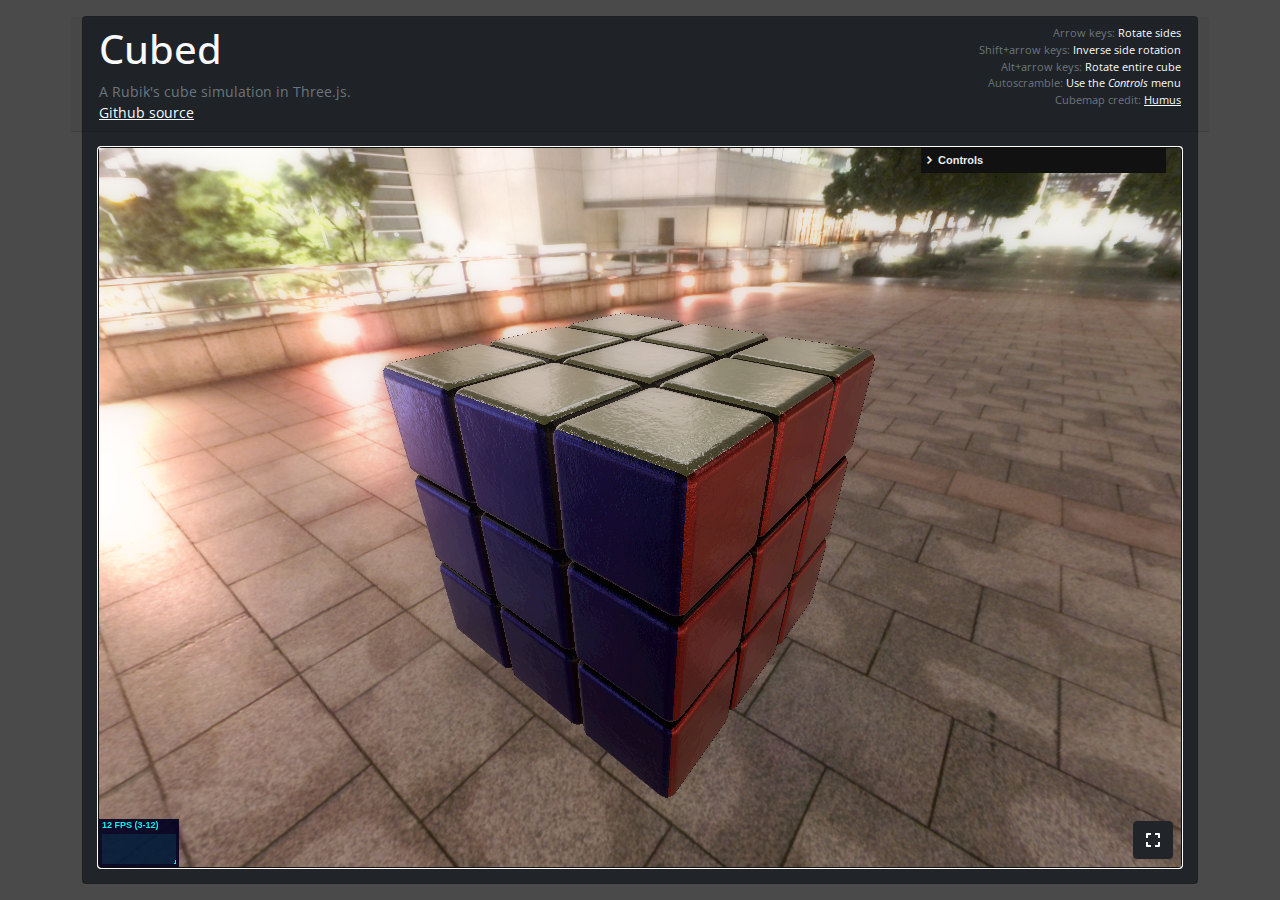
==== commit f841a241: "feat: update" ====
--- a/cubed/index.html
+++ b/cubed/index.html
@@ -1 +1 @@
-<!doctype html><html lang="en"><head><meta charset="utf-8"/><link rel="icon" href="./favicon.ico"/><meta name="viewport" content="width=device-width,initial-scale=1"/><meta name="theme-color" content="#000000"/><meta name="description" content="Rubik&apos;cube in 3D"/><link rel="apple-touch-icon" href="./logo192.png"/><link rel="manifest" href="./manifest.json"/><title>Cubed</title><script defer="defer" src="./static/js/main.c2640958.js"></script><link href="./static/css/main.cb8b7534.css" rel="stylesheet"></head><body><noscript>You need to enable JavaScript to run this app.</noscript><div id="root"></div></body></html>+<!doctype html><html lang="en"><head><meta charset="utf-8"/><link rel="icon" href="./favicon.ico"/><meta name="viewport" content="width=device-width,initial-scale=1"/><meta name="theme-color" content="#000000"/><meta name="description" content="Rubik&apos;cube in 3D"/><link rel="apple-touch-icon" href="./logo192.png"/><link rel="manifest" href="./manifest.json"/><title>Cubed</title><script defer="defer" src="./static/js/main.9cf8f20e.js"></script><link href="./static/css/main.cb8b7534.css" rel="stylesheet"></head><body><noscript>You need to enable JavaScript to run this app.</noscript><div id="root"></div></body></html>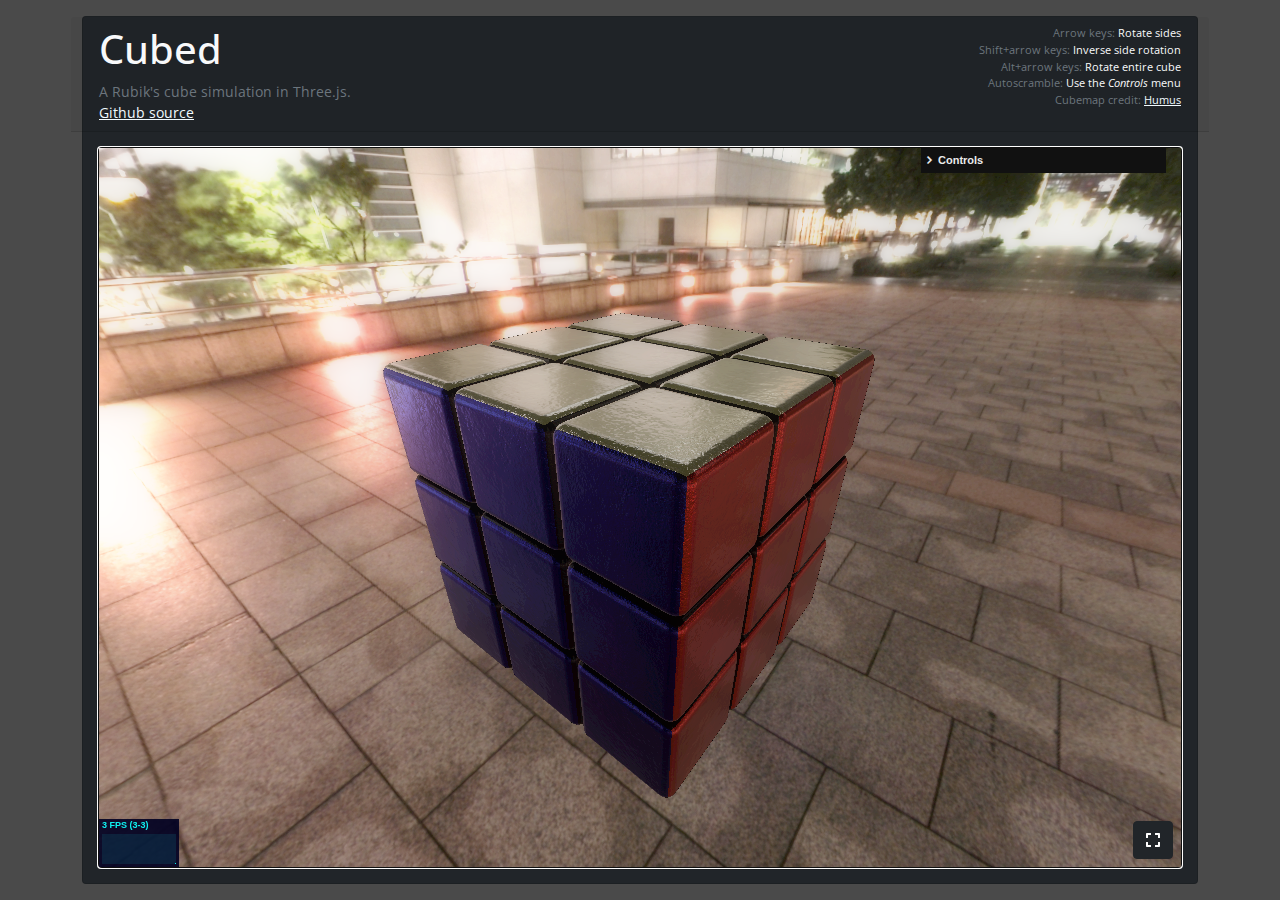
==== commit 22f1dd42: "update" ====
--- a/cubed/index.html
+++ b/cubed/index.html
@@ -1 +1 @@
-<!doctype html><html lang="en"><head><meta charset="utf-8"/><link rel="icon" href="./favicon.ico"/><meta name="viewport" content="width=device-width,initial-scale=1"/><meta name="theme-color" content="#000000"/><meta name="description" content="Rubik&apos;cube in 3D"/><link rel="apple-touch-icon" href="./logo192.png"/><link rel="manifest" href="./manifest.json"/><title>Cubed</title><script defer="defer" src="./static/js/main.9cf8f20e.js"></script><link href="./static/css/main.cb8b7534.css" rel="stylesheet"></head><body><noscript>You need to enable JavaScript to run this app.</noscript><div id="root"></div></body></html>+<!doctype html><html lang="en"><head><meta charset="utf-8"/><link rel="icon" href="./favicon.ico"/><meta name="viewport" content="width=device-width,initial-scale=1"/><meta name="theme-color" content="#000000"/><meta name="description" content="Rubik&apos;cube in 3D"/><link rel="apple-touch-icon" href="./logo192.png"/><link rel="manifest" href="./manifest.json"/><title>Cubed</title><script defer="defer" src="./static/js/main.4391600a.js"></script><link href="./static/css/main.cb8b7534.css" rel="stylesheet"></head><body><noscript>You need to enable JavaScript to run this app.</noscript><div id="root"></div></body></html>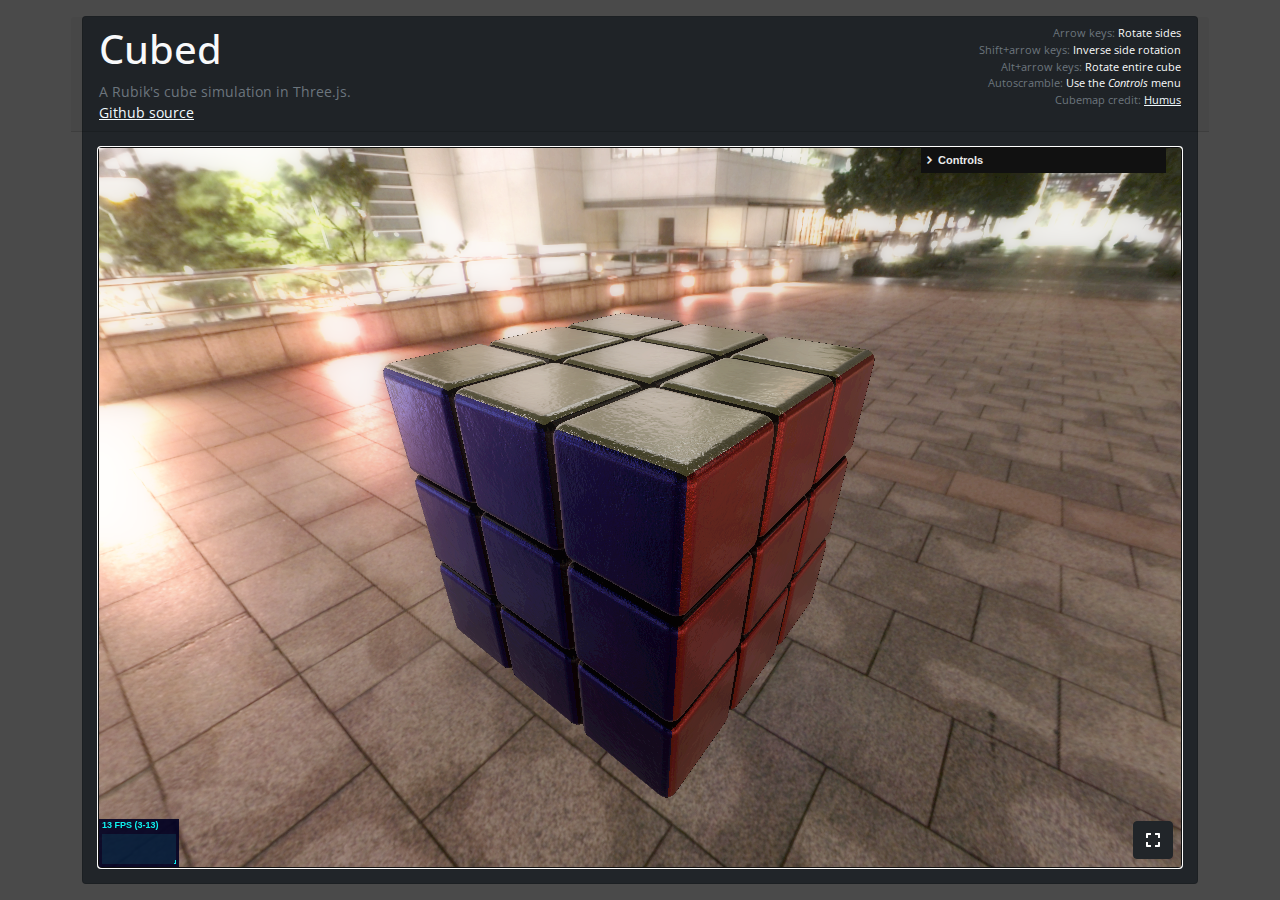
==== commit b10eb1a6: "cubed updated" ====
--- a/cubed/index.html
+++ b/cubed/index.html
@@ -1 +1 @@
-<!doctype html><html lang="en"><head><meta charset="utf-8"/><link rel="icon" href="./favicon.ico"/><meta name="viewport" content="width=device-width,initial-scale=1"/><meta name="theme-color" content="#000000"/><meta name="description" content="Rubik&apos;cube in 3D"/><link rel="apple-touch-icon" href="./logo192.png"/><link rel="manifest" href="./manifest.json"/><title>Cubed</title><script defer="defer" src="./static/js/main.4391600a.js"></script><link href="./static/css/main.cb8b7534.css" rel="stylesheet"></head><body><noscript>You need to enable JavaScript to run this app.</noscript><div id="root"></div></body></html>+<!doctype html><html lang="en"><head><meta charset="utf-8"/><link rel="icon" href="./favicon.ico"/><meta name="viewport" content="width=device-width,initial-scale=1"/><meta name="theme-color" content="#000000"/><meta name="description" content="Rubik&apos;cube in 3D"/><link rel="apple-touch-icon" href="./logo192.png"/><link rel="manifest" href="./manifest.json"/><title>Cubed</title><script defer="defer" src="./static/js/main.5841f402.js"></script><link href="./static/css/main.cb8b7534.css" rel="stylesheet"></head><body><noscript>You need to enable JavaScript to run this app.</noscript><div id="root"></div></body></html>